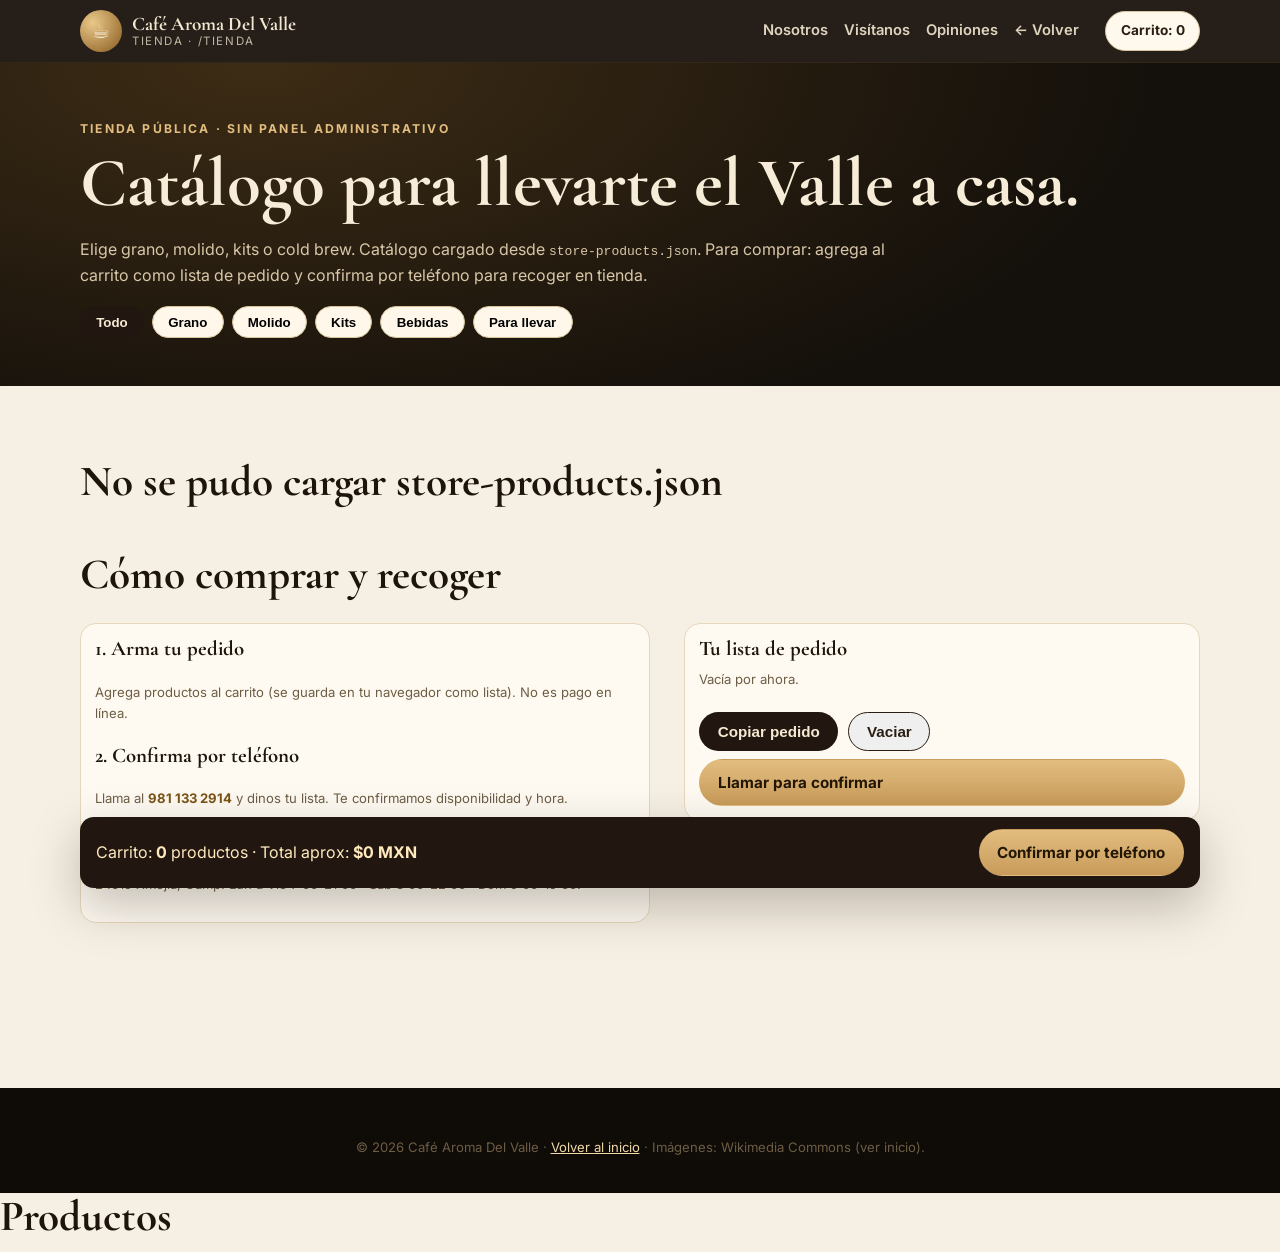
==== tienda/index.html @ b546bda5 "generate tienda/index.html" ====
<!DOCTYPE html>
<html lang="es-MX">
<head>
<meta charset="UTF-8">
<meta name="viewport" content="width=device-width, initial-scale=1.0">
<title>Tienda — Café Aroma Del Valle</title>
<meta name="description" content="Catálogo de Café Aroma Del Valle: grano, molido, kits y cold brew. Recoge en Xmejía, Campeche o pide al 9811332914.">
<link rel="stylesheet" href="../styles.css">
<link rel="preconnect" href="https://fonts.googleapis.com">
<link rel="preconnect" href="https://fonts.gstatic.com" crossorigin>
<link href="https://fonts.googleapis.com/css2?family=Cormorant+Garamond:wght@500;600;700&family=Inter:wght@400;500;600;700&display=swap" rel="stylesheet">
</head>
<body>
<header class="topbar">
  <div class="wrap topbar-inner">
    <a class="brand" href="../" data-eb-editable="link" data-eb-key="tienda-index.a.1" data-eb-role="a" data-eb-kind="link"><span class="brand-mark">☕</span><span class="brand-text"><strong>Café Aroma Del Valle</strong><small>Tienda · /tienda</small></span></a>
    <nav class="nav" id="nav"><a href="../#nosotros" data-eb-editable="link" data-eb-key="tienda-index.a.2" data-eb-role="a" data-eb-kind="link">Nosotros</a><a href="../#visitanos" data-eb-editable="link" data-eb-key="tienda-index.a.3" data-eb-role="a" data-eb-kind="link">Visítanos</a><a href="../#opiniones" data-eb-editable="link" data-eb-key="tienda-index.a.4" data-eb-role="a" data-eb-kind="link">Opiniones</a><a href="../" data-eb-editable="link" data-eb-key="tienda-index.a.5" data-eb-role="a" data-eb-kind="link">← Volver</a></nav>
    <div class="top-actions"><span class="btn btn-ghost">Carrito: <strong data-cart-count>0</strong></span><button class="menu-btn" id="menuBtn" aria-label="Abrir menú" data-eb-editable="link" data-eb-key="tienda-index.button.6" data-eb-role="button" data-eb-kind="link">☰</button></div>
  </div>
</header>
<section class="store-hero"><div class="wrap">
  <p class="eyebrow eyebrow-light" data-eb-editable="text" data-eb-key="tienda-index.p.7" data-eb-role="p" data-eb-kind="text">Tienda pública · sin panel administrativo</p>
  <h1 data-eb-editable="text" data-eb-key="tienda-index.h1.8" data-eb-role="h1" data-eb-kind="text">Catálogo para llevarte el Valle a casa.</h1>
  <p class="sec-sub-light" data-eb-editable="text" data-eb-key="tienda-index.p.9" data-eb-role="p" data-eb-kind="text">Elige grano, molido, kits o cold brew. Catálogo cargado desde <code>store-products.json</code>. Para comprar: agrega al carrito como lista de pedido y confirma por teléfono para recoger en tienda.</p>
  <div class="filters" id="filters">
    <button class="chip active" data-f="all" data-eb-editable="link" data-eb-key="tienda-index.button.10" data-eb-role="button" data-eb-kind="link">Todo</button>
    <button class="chip" data-f="Grano" data-eb-editable="link" data-eb-key="tienda-index.button.11" data-eb-role="button" data-eb-kind="link">Grano</button>
    <button class="chip" data-f="Molido" data-eb-editable="link" data-eb-key="tienda-index.button.12" data-eb-role="button" data-eb-kind="link">Molido</button>
    <button class="chip" data-f="Kits" data-eb-editable="link" data-eb-key="tienda-index.button.13" data-eb-role="button" data-eb-kind="link">Kits</button>
    <button class="chip" data-f="Bebidas" data-eb-editable="link" data-eb-key="tienda-index.button.14" data-eb-role="button" data-eb-kind="link">Bebidas</button>
    <button class="chip" data-f="Para llevar" data-eb-editable="link" data-eb-key="tienda-index.button.15" data-eb-role="button" data-eb-kind="link">Para llevar</button>
  </div>
</div></section>
<main class="section" id="catalogo"><div class="wrap">
  <h2 id="count" data-eb-editable="text" data-eb-key="tienda-index.h2.16" data-eb-role="h2" data-eb-kind="text">Cargando catálogo…</h2>
  <div class="cards-3" id="grid"></div>
  <section id="info-compra" style="margin-top:34px;display:grid;gap:14px">
    <h2 data-eb-editable="text" data-eb-key="tienda-index.h2.17" data-eb-role="h2" data-eb-kind="text">Cómo comprar y recoger</h2>
    <div class="grid-2">
      <div class="product-card"><div class="product-body"><h3 data-eb-editable="text" data-eb-key="tienda-index.h3.18" data-eb-role="h3" data-eb-kind="text">1. Arma tu pedido</h3><p class="tiny" data-eb-editable="text" data-eb-key="tienda-index.p.19" data-eb-role="p" data-eb-kind="text">Agrega productos al carrito (se guarda en tu navegador como lista). No es pago en línea.</p><h3 data-eb-editable="text" data-eb-key="tienda-index.h3.20" data-eb-role="h3" data-eb-kind="text">2. Confirma por teléfono</h3><p class="tiny" data-eb-editable="text" data-eb-key="tienda-index.p.21" data-eb-role="p" data-eb-kind="text">Llama al <a class="link" href="tel:+529811332914" data-eb-editable="link" data-eb-key="tienda-index.a.22" data-eb-role="a" data-eb-kind="link">981 133 2914</a> y dinos tu lista. Te confirmamos disponibilidad y hora.</p><h3 data-eb-editable="text" data-eb-key="tienda-index.h3.23" data-eb-role="h3" data-eb-kind="text">3. Recoge en Campeche</h3><p class="tiny" data-eb-editable="text" data-eb-key="tienda-index.p.24" data-eb-role="p" data-eb-kind="text">24615 Xmejía, Camp. Lun a Vie 7:00-21:00 · Sáb 8:00-22:00 · Dom 9:00-15:00.</p></div></div>
      <div class="product-card"><div class="product-body"><h3 data-eb-editable="text" data-eb-key="tienda-index.h3.25" data-eb-role="h3" data-eb-kind="text">Tu lista de pedido</h3><div id="cartDetail" class="tiny">Vacía por ahora.</div><div class="btn-row"><button class="btn btn-dark" id="copyOrder" data-eb-editable="link" data-eb-key="tienda-index.button.26" data-eb-role="button" data-eb-kind="link">Copiar pedido</button><button class="btn btn-outline-dark" id="clearCart" data-eb-editable="link" data-eb-key="tienda-index.button.27" data-eb-role="button" data-eb-kind="link">Vaciar</button></div><a class="btn btn-gold" href="tel:+529811332914" data-eb-editable="link" data-eb-key="tienda-index.a.28" data-eb-role="a" data-eb-kind="link">Llamar para confirmar</a></div></div>
    </div>
  </section>
  <div class="cart-bar"><span>Carrito: <strong data-cart-count>0</strong> productos · Total aprox: <strong id="cartTotal">$0 MXN</strong></span><a class="btn btn-gold" href="tel:+529811332914" data-eb-editable="link" data-eb-key="tienda-index.a.29" data-eb-role="a" data-eb-kind="link">Confirmar por teléfono</a></div>
</div></main>
<footer class="footer"><div class="wrap"><p class="tiny center" data-eb-editable="text" data-eb-key="tienda-index.p.30" data-eb-role="p" data-eb-kind="text">© <span id="year">2026</span> Café Aroma Del Valle · <a href="../" data-eb-editable="link" data-eb-key="tienda-index.a.31" data-eb-role="a" data-eb-kind="link">Volver al inicio</a> · Imágenes: Wikimedia Commons (ver inicio).</p></div></footer>
<script>
(function(){const $=s=>document.querySelector(s),$$=s=>[...document.querySelectorAll(s)];
$('#year').textContent=new Date().getFullYear();
const nav=$('#nav'),mb=$('#menuBtn');mb&&mb.addEventListener('click',()=>nav.classList.toggle('open'));
const fmt=n=>'$'+Number(n).toFixed(0)+' MXN';
let catalog=[];let filter='all';
const get=()=>{try{return JSON.parse(localStorage.getItem('adv_cart')||'{}')}catch{return{}}};
const set=c=>{localStorage.setItem('adv_cart',JSON.stringify(c));render();};
function render(){const c=get();const n=Object.values(c).reduce((a,b)=>a+b,0);$$('[data-cart-count]').forEach(e=>e.textContent=n);
let total=0,lines=[];for(const[id,q]of Object.entries(c)){const p=catalog.find(x=>x.id===id);if(!p)continue;total+=p.price*q;lines.push(`• ${p.name} x${q} — ${fmt(p.price*q)}`);}
$('#cartTotal').textContent=fmt(total);$('#cartDetail').innerHTML=lines.length?lines.map(l=>`<div>${l}</div>`).join('')+'<div style="margin-top:8px"><strong>Total aprox: '+fmt(total)+'</strong></div>':'Vacía por ahora.';}
async function load(){const urls=['../store-products.json','/store-products.json','./store-products.json'];for(const u of urls){try{const r=await fetch(u);if(r.ok){const j=await r.json();if(j.products){catalog=j.products;draw();render();return;}}}catch(e){}}$('#count').textContent='No se pudo cargar store-products.json';}
function esc(s){return String(s==null?'':s).replace(/&/g,'&amp;').replace(/</g,'&lt;').replace(/>/g,'&gt;').replace(/"/g,'&quot;');}
function draw(){const list=catalog.filter(p=>filter==='all'||p.category===filter);$('#count').textContent=list.length+' productos · '+filter;$('#grid').innerHTML=list.map(p=>`<article class="product-card"><img src="${esc(p.image)}" alt="${esc(p.image_alt||p.name)}" loading="lazy" data-eb-editable="image" data-eb-key="tienda-index.img.32" data-eb-role="img" data-eb-kind="image"><div class="product-body"><span class="badge">${esc(p.badge||p.category)}</span><h3 data-eb-editable="text" data-eb-key="tienda-index.h3.33" data-eb-role="h3" data-eb-kind="text">${esc(p.name)}</h3><p class="tiny" data-eb-editable="text" data-eb-key="tienda-index.p.34" data-eb-role="p" data-eb-kind="text">${esc(p.description)}</p><div class="product-foot"><span class="product-price">${fmt(p.price)}</span><small class="tiny">${esc(p.unit||'')}</small></div><button class="btn btn-dark btn-block" data-add="${esc(p.id)}" data-eb-editable="link" data-eb-key="tienda-index.button.35" data-eb-role="button" data-eb-kind="link">Agregar</button></div></article>`).join('');}
document.addEventListener('click',e=>{const b=e.target.closest('[data-add]');if(b){const c=get();const id=b.dataset.add;c[id]=(c[id]||0)+1;set(c);b.textContent='¡Agregado ✓';setTimeout(()=>b.textContent='Agregar',1000);}const f=e.target.closest('.chip');if(f){$$('.chip').forEach(x=>x.classList.remove('active'));f.classList.add('active');filter=f.dataset.f;draw();}});
$('#clearCart').addEventListener('click',()=>set({}));
$('#copyOrder').addEventListener('click',()=>{const c=get();const lines=['Pedido Café Aroma Del Valle:'];for(const[id,q]of Object.entries(c)){const p=catalog.find(x=>x.id===id);if(p)lines.push('• '+p.name+' x'+q);}const t=lines.join('\n');if(navigator.clipboard&&navigator.clipboard.writeText){navigator.clipboard.writeText(t).then(()=>alert('Pedido copiado. Pégalo por teléfono o WhatsApp al 9811332914.'),()=>alert(t));}else{alert(t);}});
load();})();
</script>

<section id="perfil-usuario" aria-label="Perfil del visitante">
  <div data-itm-profile data-project-id="281a419a-ce5a-4402-bc18-6fa46e6c212f"></div>
</section>

<section id="comentarios" aria-label="Comentarios">
  <div data-itm-comments data-project-id="281a419a-ce5a-4402-bc18-6fa46e6c212f"></div>
</section>

<script src="https://itm-void-excepcional.pages.dev/comments.js" defer></script>

<section data-itm-store-shell data-project-id="281a419a-ce5a-4402-bc18-6fa46e6c212f"><h2>Productos</h2><div data-itm-store-products data-project-id="281a419a-ce5a-4402-bc18-6fa46e6c212f"></div></section>

<script src="https://itm-void-excepcional.pages.dev/store.js" defer></script>
</body>
</html>
---- styles.css ----
:root{
  --bg:#14100b; --bg2:#1f1710; --cream:#f6efe3; --cream2:#efe3cf;
  --gold:#c89b5a; --gold2:#e2bd7f; --ink:#241a10; --muted:#7a6a55;
  --card:#fffaf1; --line:#e6d7bd; --dark-card:#241b12; --dark-line:#3a2d1e;
  --radius:18px; --shadow:0 18px 50px rgba(20,12,4,.25);
  --font-d:'Cormorant Garamond',Georgia,serif; --font-b:'Inter',system-ui,Arial,sans-serif;
}
*{box-sizing:border-box}
html{scroll-behavior:smooth}
body{margin:0;font-family:var(--font-b);color:var(--ink);background:var(--cream);line-height:1.6}
img{max-width:100%;display:block}
a{color:inherit}
.wrap{max-width:1160px;margin:0 auto;padding:0 20px}
.eyebrow{text-transform:uppercase;letter-spacing:.18em;font-size:.76rem;font-weight:700;color:#8a6b35;margin:0 0 8px}
.eyebrow-light{color:var(--gold2)}
h1,h2,h3{font-family:var(--font-d);line-height:1.08;margin:0 0 12px;color:#1d140b}
.section-dark h1,.section-dark h2,.section-dark h3{color:#f7ecd8}
h1{font-size:clamp(2.6rem,5.4vw,4.4rem)} h2{font-size:clamp(1.9rem,3.4vw,2.7rem)}
h1 em{color:var(--gold);font-style:italic}
.lead{font-size:1.12rem;max-width:34rem}
.sec-sub{max-width:44rem;color:#5b4c38}.sec-sub-light{color:#d9c7a8;max-width:52rem}
.tiny{font-size:.82rem;color:#6d5d45}.tiny-light{font-size:.85rem;color:#cdbb96}
.center{text-align:center}
.btn{display:inline-block;padding:.65rem 1.1rem;border-radius:999px;font-weight:700;text-decoration:none;border:1px solid transparent;cursor:pointer;font-size:.95rem}
.btn-gold{background:linear-gradient(180deg,var(--gold2),var(--gold));color:#221605}
.btn-ghost{border-color:#d9c6a1;color:#2a1f12;background:#fff8ec}
.btn-outline{border-color:#f0ddb8;color:#fff;background:rgba(255,255,255,.08)}
.btn-outline-dark{border-color:#2a1e12;color:#2a1e12}
.btn-dark{background:#211710;color:#f6ead3}
.btn-lg{padding:.9rem 1.5rem;font-size:1rem}.btn-block{display:block;text-align:center;width:100%}
.btn-row{display:flex;gap:10px;flex-wrap:wrap;margin-top:14px}
.link{font-weight:700;color:#7a5416;text-decoration:none}.link:hover{text-decoration:underline}
/* topbar */
.topbar{position:sticky;top:0;z-index:50;background:rgba(20,14,8,.92);backdrop-filter:blur(10px);border-bottom:1px solid #33271a;color:#f3e7d0}
.topbar-inner{display:flex;align-items:center;gap:18px;padding-top:10px;padding-bottom:10px}
.brand{display:flex;align-items:center;gap:10px;text-decoration:none}
.brand-mark{width:42px;height:42px;display:grid;place-items:center;background:radial-gradient(circle at 30% 30%,#e8c88a,#8a5a1e);border-radius:50%;font-size:1.3rem}
.brand-text{display:flex;flex-direction:column;line-height:1.1}.brand-text strong{font-family:var(--font-d);font-size:1.2rem}.brand-text small{opacity:.75;font-size:.72rem;letter-spacing:.14em;text-transform:uppercase}
.nav{display:flex;gap:16px;margin-left:auto}.nav a{text-decoration:none;font-weight:600;font-size:.92rem;opacity:.9}.nav a:hover{color:var(--gold2)}
.top-actions{display:flex;gap:8px;align-items:center;margin-left:8px}
.top-actions .btn{padding:.5rem .9rem;font-size:.85rem}
.menu-btn{display:none;background:#2c2114;color:#fff;border:1px solid #4a3a25;border-radius:10px;padding:.45rem .7rem}
/* hero */
.hero{position:relative;color:#fff;overflow:hidden;background:#100b06}
.hero-bg img{position:absolute;inset:0;width:100%;height:100%;object-fit:cover;opacity:.9}
.hero-veil{position:absolute;inset:0;background:linear-gradient(90deg,rgba(12,8,4,.88) 30%,rgba(12,8,4,.55) 60%,rgba(12,8,4,.35));}
.hero-grid{position:relative;display:grid;grid-template-columns:1.5fr .9fr;gap:28px;padding:84px 20px 60px}
.hero-copy h1{color:#fff}.hero-copy .lead{color:#e9d9bc}
.hero-copy .eyebrow{color:var(--gold2)}
.hero-cta{display:flex;gap:12px;flex-wrap:wrap;margin:20px 0 26px}
.hero-meta{display:grid;grid-template-columns:repeat(3,1fr);gap:12px;background:rgba(255,248,236,.08);border:1px solid rgba(240,221,184,.25);border-radius:14px;padding:12px 14px;margin:0}
.hero-meta dt{font-size:.7rem;text-transform:uppercase;letter-spacing:.14em;opacity:.7}
.hero-meta dd{margin:2px 0 0;font-weight:700}.hero-meta a{color:#ffe9bd}
.hero-card{background:var(--card);color:var(--ink);border-radius:var(--radius);padding:22px;box-shadow:var(--shadow);align-self:start}
.hero-card h2{font-size:1.6rem}
.hero-card ul{list-style:none;margin:0 0 14px;padding:0;display:grid;gap:10px}
.hero-card li{display:flex;flex-direction:column;background:#fbf3e2;border:1px solid var(--line);border-radius:12px;padding:10px 12px}
.hero-card li span{color:#6d5b3f;font-size:.88rem}
/* ribbon */
.ribbon{background:var(--gold);color:#221605;font-weight:700}
.ribbon-inner{display:flex;gap:10px;flex-wrap:wrap;align-items:center;justify-content:center;padding:10px 20px}
.ribbon i{opacity:.5;font-style:normal}
/* sections */
.section{padding:72px 0}
.section-dark{background:radial-gradient(1200px 500px at 20% 0%,#3a2a16,#14100b 70%);color:#f1e4c9}
.section-cream{background:linear-gradient(180deg,#fbf4e5,#f1e3c8)}
.grid-2{display:grid;grid-template-columns:1.05fr .95fr;gap:34px;align-items:start}
.values{display:grid;grid-template-columns:repeat(3,1fr);gap:12px;margin-top:18px}
.values article{background:var(--card);border:1px solid var(--line);border-radius:14px;padding:14px}
.values h3{font-size:1.2rem;margin:0 0 6px}.values p{margin:0;font-size:.92rem;color:#5c4c37}
.media-stack{display:grid;gap:12px}
.media-stack .ph{border-radius:16px;box-shadow:var(--shadow);border:1px solid #d9c49a;object-fit:cover;width:100%;height:260px}
.caption{font-size:.8rem;color:#8a795f}
.sec-head{display:flex;align-items:end;justify-content:space-between;gap:18px;margin-bottom:22px;flex-wrap:wrap}
.cards-3{display:grid;grid-template-columns:repeat(3,1fr);gap:18px}
.dish{background:var(--card);border-radius:16px;overflow:hidden;border:1px solid var(--line);box-shadow:0 10px 30px rgba(30,18,6,.18);color:var(--ink)}
.section-dark .dish{background:#fffaf0}
.dish img{height:210px;width:100%;object-fit:cover}
.dish-body{padding:16px}.dish-body h3{font-size:1.45rem}
.price{font-weight:800;color:#7a5416}
.gallery{display:grid;grid-template-columns:1.3fr 1fr 1fr;gap:14px}
.g{margin:0;background:var(--card);border:1px solid var(--line);border-radius:16px;overflow:hidden}
.g img{height:260px;width:100%;object-fit:cover}
.g figcaption{padding:10px 14px;font-weight:700}
.hours{list-style:none;margin:18px 0;padding:0;display:grid;gap:10px}
.hours li{display:flex;justify-content:space-between;background:#fffaef;border:1px solid var(--line);border-radius:12px;padding:10px 14px}
.map-card{border-radius:18px;overflow:hidden;border:1px solid #c9ab74;box-shadow:var(--shadow);background:#fff}
.map-card iframe{width:100%;min-height:380px;display:block}
/* products */
.product-card{background:var(--card);border:1px solid var(--line);border-radius:16px;overflow:hidden;display:flex;flex-direction:column}
.product-card img{height:200px;object-fit:cover;width:100%}
.product-body{padding:14px;display:grid;gap:8px;flex:1}
.product-body h3{font-size:1.3rem;margin:0}
.badge{display:inline-block;background:#211710;color:#f4dcae;font-size:.72rem;font-weight:800;letter-spacing:.08em;text-transform:uppercase;border-radius:999px;padding:.25rem .7rem;width:max-content}
.product-foot{display:flex;align-items:center;justify-content:space-between;margin-top:auto}
.product-price{font-size:1.2rem;font-weight:800}
/* comments */
.comments-layout{display:grid;grid-template-columns:.9fr 1.1fr;gap:20px;margin-top:18px}
.comments-info{background:rgba(255,250,240,.06);border:1px solid var(--dark-line);border-radius:16px;padding:20px}
.comments-info ol{margin:0 0 12px 18px;padding:0;display:grid;gap:8px}
.comments-shell{background:#fffaf0;color:var(--ink);border-radius:18px;padding:18px;display:grid;gap:14px;border:1px solid var(--line)}
.profile-card,.comments-card{min-height:120px;border:1px dashed #c9ab74;border-radius:14px;padding:14px;background:#fff}
.tiny-light{color:#cdbb96}
/* footer */
.footer{background:#0f0b06;color:#d9c7a4;padding:36px 0 22px}
.footer-grid{display:grid;grid-template-columns:1.2fr .8fr 1fr;gap:20px}
.footer a{color:#f0d9a8}
/* store page */
.store-hero{background:radial-gradient(900px 400px at 20% 0%,#3d2c15,#14100b);color:#f3e6cc;padding:56px 0 30px}
.store-hero h1,.store-hero h2{color:#f7ecd8}
.filters{display:flex;gap:8px;flex-wrap:wrap;margin:18px 0}
.chip{border:1px solid #d9c49a;background:#fff8ea;border-radius:999px;padding:.45rem .95rem;font-weight:700;cursor:pointer}
.chip.active{background:#211710;color:#f6ead3;border-color:#211710}
.cart-bar{position:sticky;bottom:12px;display:flex;gap:10px;align-items:center;justify-content:space-between;background:#211710;color:#ffe9bd;border-radius:14px;padding:12px 16px;box-shadow:var(--shadow);margin-top:22px}
@media(max-width:960px){
  .hero-grid,.grid-2,.comments-layout{grid-template-columns:1fr}
  .cards-3,.values,.footer-grid,.gallery{grid-template-columns:1fr 1fr}
  .nav{display:none;position:absolute;top:62px;right:12px;background:#211710;border:1px solid #4a3a25;border-radius:14px;padding:12px;flex-direction:column;min-width:220px}
  .nav.open{display:flex}.menu-btn{display:block}
  .hero-grid{padding:52px 20px 36px}
}
@media(max-width:600px){.cards-3,.values,.footer-grid,.gallery{grid-template-columns:1fr}.hero-meta{grid-template-columns:1fr}}
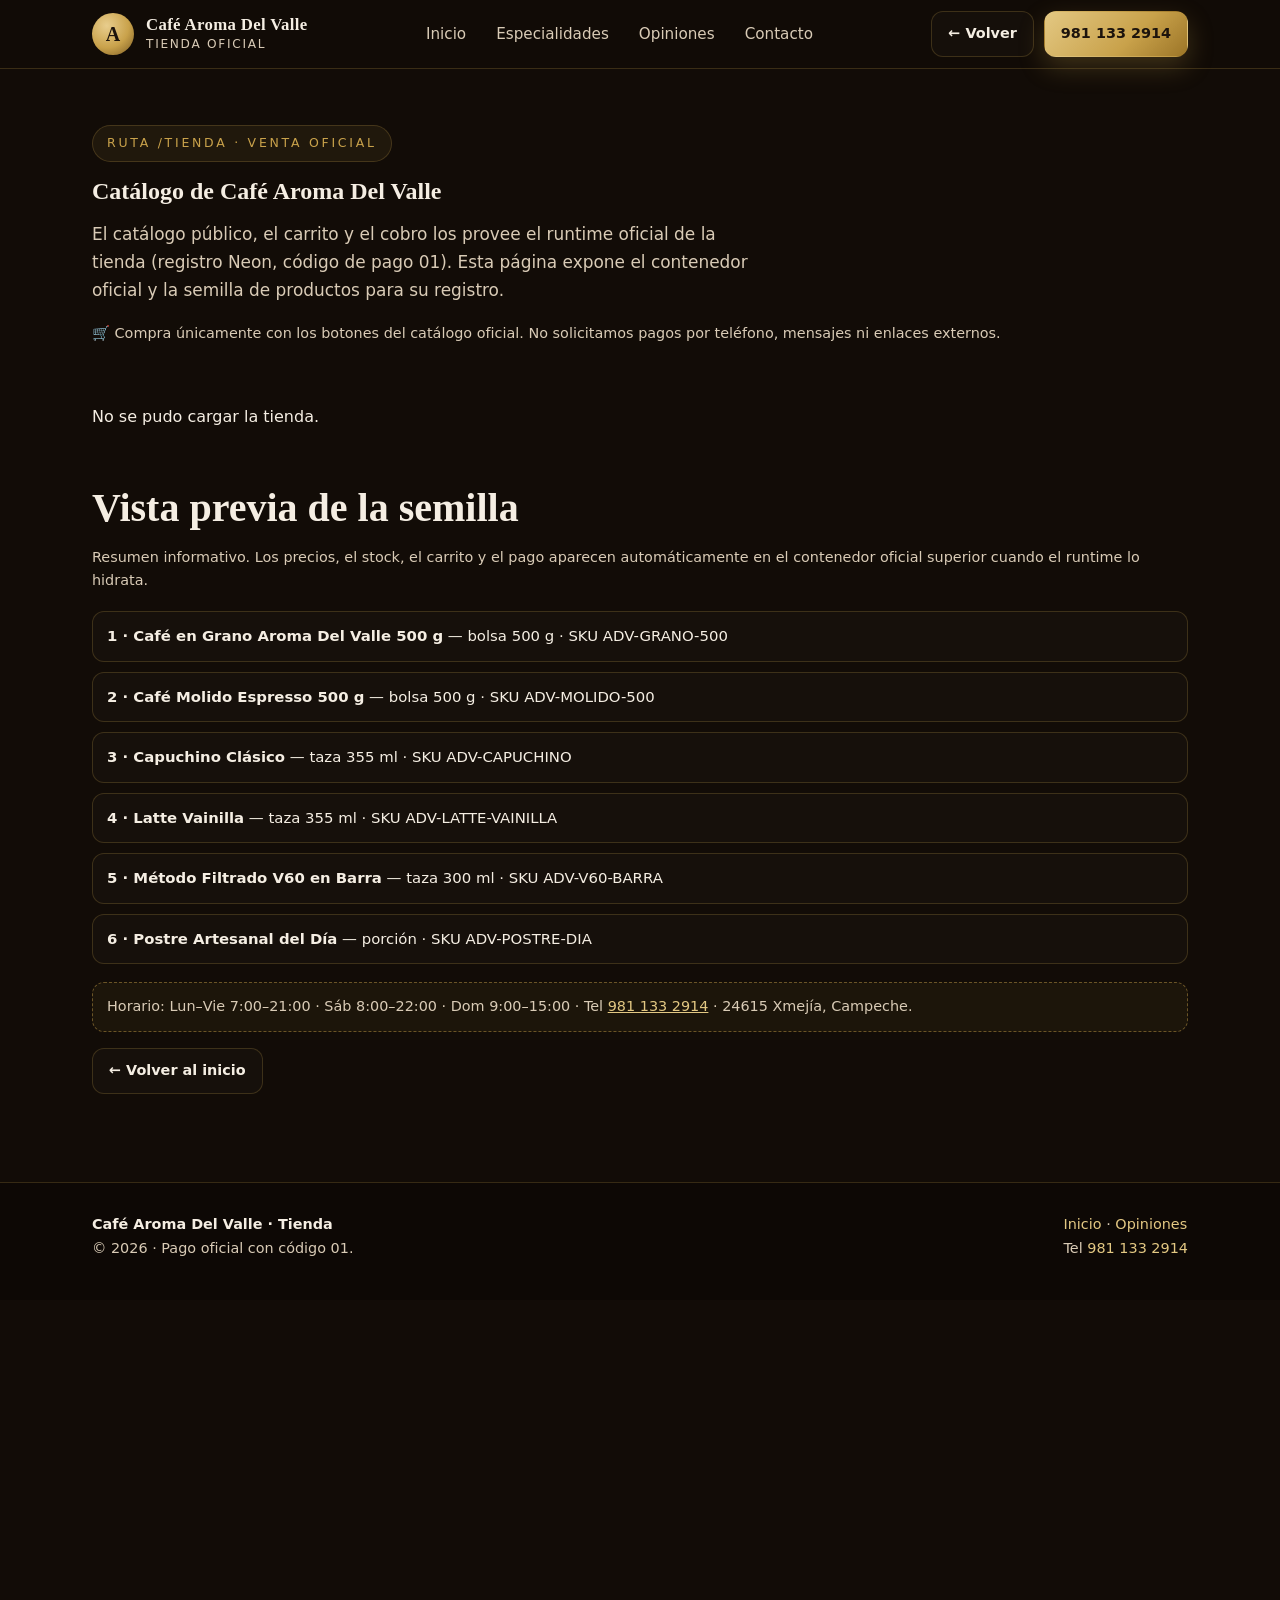
==== commit a4a9a3e0: "generate tienda/index.html" ====
--- a/tienda/index.html
+++ b/tienda/index.html
@@ -1,68 +1,94 @@
 <!DOCTYPE html>
 <html lang="es-MX">
 <head>
-<meta charset="UTF-8">
-<meta name="viewport" content="width=device-width, initial-scale=1.0">
-<title>Tienda — Café Aroma Del Valle</title>
-<meta name="description" content="Catálogo de Café Aroma Del Valle: grano, molido, kits y cold brew. Recoge en Xmejía, Campeche o pide al 9811332914.">
-<link rel="stylesheet" href="../styles.css">
-<link rel="preconnect" href="https://fonts.googleapis.com">
-<link rel="preconnect" href="https://fonts.gstatic.com" crossorigin>
-<link href="https://fonts.googleapis.com/css2?family=Cormorant+Garamond:wght@500;600;700&family=Inter:wght@400;500;600;700&display=swap" rel="stylesheet">
+  <meta charset="UTF-8" />
+  <meta name="viewport" content="width=device-width, initial-scale=1.0" />
+  <title>Tienda — Café Aroma Del Valle</title>
+  <meta name="description" content="Tienda oficial de Café Aroma Del Valle: café en grano, molido, bebidas de especialidad y postre artesanal. Compra segura con código 01." />
+  <link rel="stylesheet" href="../styles.css" />
 </head>
 <body>
-<header class="topbar">
-  <div class="wrap topbar-inner">
-    <a class="brand" href="../" data-eb-editable="link" data-eb-key="tienda-index.a.1" data-eb-role="a" data-eb-kind="link"><span class="brand-mark">☕</span><span class="brand-text"><strong>Café Aroma Del Valle</strong><small>Tienda · /tienda</small></span></a>
-    <nav class="nav" id="nav"><a href="../#nosotros" data-eb-editable="link" data-eb-key="tienda-index.a.2" data-eb-role="a" data-eb-kind="link">Nosotros</a><a href="../#visitanos" data-eb-editable="link" data-eb-key="tienda-index.a.3" data-eb-role="a" data-eb-kind="link">Visítanos</a><a href="../#opiniones" data-eb-editable="link" data-eb-key="tienda-index.a.4" data-eb-role="a" data-eb-kind="link">Opiniones</a><a href="../" data-eb-editable="link" data-eb-key="tienda-index.a.5" data-eb-role="a" data-eb-kind="link">← Volver</a></nav>
-    <div class="top-actions"><span class="btn btn-ghost">Carrito: <strong data-cart-count>0</strong></span><button class="menu-btn" id="menuBtn" aria-label="Abrir menú" data-eb-editable="link" data-eb-key="tienda-index.button.6" data-eb-role="button" data-eb-kind="link">☰</button></div>
-  </div>
-</header>
-<section class="store-hero"><div class="wrap">
-  <p class="eyebrow eyebrow-light" data-eb-editable="text" data-eb-key="tienda-index.p.7" data-eb-role="p" data-eb-kind="text">Tienda pública · sin panel administrativo</p>
-  <h1 data-eb-editable="text" data-eb-key="tienda-index.h1.8" data-eb-role="h1" data-eb-kind="text">Catálogo para llevarte el Valle a casa.</h1>
-  <p class="sec-sub-light" data-eb-editable="text" data-eb-key="tienda-index.p.9" data-eb-role="p" data-eb-kind="text">Elige grano, molido, kits o cold brew. Catálogo cargado desde <code>store-products.json</code>. Para comprar: agrega al carrito como lista de pedido y confirma por teléfono para recoger en tienda.</p>
-  <div class="filters" id="filters">
-    <button class="chip active" data-f="all" data-eb-editable="link" data-eb-key="tienda-index.button.10" data-eb-role="button" data-eb-kind="link">Todo</button>
-    <button class="chip" data-f="Grano" data-eb-editable="link" data-eb-key="tienda-index.button.11" data-eb-role="button" data-eb-kind="link">Grano</button>
-    <button class="chip" data-f="Molido" data-eb-editable="link" data-eb-key="tienda-index.button.12" data-eb-role="button" data-eb-kind="link">Molido</button>
-    <button class="chip" data-f="Kits" data-eb-editable="link" data-eb-key="tienda-index.button.13" data-eb-role="button" data-eb-kind="link">Kits</button>
-    <button class="chip" data-f="Bebidas" data-eb-editable="link" data-eb-key="tienda-index.button.14" data-eb-role="button" data-eb-kind="link">Bebidas</button>
-    <button class="chip" data-f="Para llevar" data-eb-editable="link" data-eb-key="tienda-index.button.15" data-eb-role="button" data-eb-kind="link">Para llevar</button>
-  </div>
-</div></section>
-<main class="section" id="catalogo"><div class="wrap">
-  <h2 id="count" data-eb-editable="text" data-eb-key="tienda-index.h2.16" data-eb-role="h2" data-eb-kind="text">Cargando catálogo…</h2>
-  <div class="cards-3" id="grid"></div>
-  <section id="info-compra" style="margin-top:34px;display:grid;gap:14px">
-    <h2 data-eb-editable="text" data-eb-key="tienda-index.h2.17" data-eb-role="h2" data-eb-kind="text">Cómo comprar y recoger</h2>
-    <div class="grid-2">
-      <div class="product-card"><div class="product-body"><h3 data-eb-editable="text" data-eb-key="tienda-index.h3.18" data-eb-role="h3" data-eb-kind="text">1. Arma tu pedido</h3><p class="tiny" data-eb-editable="text" data-eb-key="tienda-index.p.19" data-eb-role="p" data-eb-kind="text">Agrega productos al carrito (se guarda en tu navegador como lista). No es pago en línea.</p><h3 data-eb-editable="text" data-eb-key="tienda-index.h3.20" data-eb-role="h3" data-eb-kind="text">2. Confirma por teléfono</h3><p class="tiny" data-eb-editable="text" data-eb-key="tienda-index.p.21" data-eb-role="p" data-eb-kind="text">Llama al <a class="link" href="tel:+529811332914" data-eb-editable="link" data-eb-key="tienda-index.a.22" data-eb-role="a" data-eb-kind="link">981 133 2914</a> y dinos tu lista. Te confirmamos disponibilidad y hora.</p><h3 data-eb-editable="text" data-eb-key="tienda-index.h3.23" data-eb-role="h3" data-eb-kind="text">3. Recoge en Campeche</h3><p class="tiny" data-eb-editable="text" data-eb-key="tienda-index.p.24" data-eb-role="p" data-eb-kind="text">24615 Xmejía, Camp. Lun a Vie 7:00-21:00 · Sáb 8:00-22:00 · Dom 9:00-15:00.</p></div></div>
-      <div class="product-card"><div class="product-body"><h3 data-eb-editable="text" data-eb-key="tienda-index.h3.25" data-eb-role="h3" data-eb-kind="text">Tu lista de pedido</h3><div id="cartDetail" class="tiny">Vacía por ahora.</div><div class="btn-row"><button class="btn btn-dark" id="copyOrder" data-eb-editable="link" data-eb-key="tienda-index.button.26" data-eb-role="button" data-eb-kind="link">Copiar pedido</button><button class="btn btn-outline-dark" id="clearCart" data-eb-editable="link" data-eb-key="tienda-index.button.27" data-eb-role="button" data-eb-kind="link">Vaciar</button></div><a class="btn btn-gold" href="tel:+529811332914" data-eb-editable="link" data-eb-key="tienda-index.a.28" data-eb-role="a" data-eb-kind="link">Llamar para confirmar</a></div></div>
+  <header class="site-header">
+    <div class="wrap nav">
+      <a class="brand" href="/" aria-label="Volver al inicio" data-eb-editable="link" data-eb-key="tienda-index.a.1" data-eb-role="a" data-eb-kind="link">
+        <span class="brand-mark" aria-hidden="true">A</span>
+        <span class="brand-text"><strong>Café Aroma Del Valle</strong><small>Tienda oficial</small></span>
+      </a>
+      <nav aria-label="Navegación tienda">
+        <ul class="nav-links" data-nav-links>
+          <li><a href="/" data-eb-editable="link" data-eb-key="tienda-index.a.2" data-eb-role="a" data-eb-kind="link">Inicio</a></li>
+          <li><a href="/#especialidades" data-eb-editable="link" data-eb-key="tienda-index.a.3" data-eb-role="a" data-eb-kind="link">Especialidades</a></li>
+          <li><a href="/#opiniones" data-eb-editable="link" data-eb-key="tienda-index.a.4" data-eb-role="a" data-eb-kind="link">Opiniones</a></li>
+          <li><a href="/#contacto" data-eb-editable="link" data-eb-key="tienda-index.a.5" data-eb-role="a" data-eb-kind="link">Contacto</a></li>
+        </ul>
+      </nav>
+      <div class="nav-cta">
+        <a class="btn btn-ghost btn-sm" href="/" data-eb-editable="link" data-eb-key="tienda-index.a.6" data-eb-role="a" data-eb-kind="link">← Volver</a>
+        <a class="btn btn-gold btn-sm" href="tel:+529811332914" data-eb-editable="link" data-eb-key="tienda-index.a.7" data-eb-role="a" data-eb-kind="link">981 133 2914</a>
+        <button class="menu-toggle" data-menu-toggle aria-label="Abrir menú" aria-expanded="false" data-eb-editable="link" data-eb-key="tienda-index.button.8" data-eb-role="button" data-eb-kind="link">☰</button>
+      </div>
     </div>
-  </section>
-  <div class="cart-bar"><span>Carrito: <strong data-cart-count>0</strong> productos · Total aprox: <strong id="cartTotal">$0 MXN</strong></span><a class="btn btn-gold" href="tel:+529811332914" data-eb-editable="link" data-eb-key="tienda-index.a.29" data-eb-role="a" data-eb-kind="link">Confirmar por teléfono</a></div>
-</div></main>
-<footer class="footer"><div class="wrap"><p class="tiny center" data-eb-editable="text" data-eb-key="tienda-index.p.30" data-eb-role="p" data-eb-kind="text">© <span id="year">2026</span> Café Aroma Del Valle · <a href="../" data-eb-editable="link" data-eb-key="tienda-index.a.31" data-eb-role="a" data-eb-kind="link">Volver al inicio</a> · Imágenes: Wikimedia Commons (ver inicio).</p></div></footer>
-<script>
-(function(){const $=s=>document.querySelector(s),$$=s=>[...document.querySelectorAll(s)];
-$('#year').textContent=new Date().getFullYear();
-const nav=$('#nav'),mb=$('#menuBtn');mb&&mb.addEventListener('click',()=>nav.classList.toggle('open'));
-const fmt=n=>'$'+Number(n).toFixed(0)+' MXN';
-let catalog=[];let filter='all';
-const get=()=>{try{return JSON.parse(localStorage.getItem('adv_cart')||'{}')}catch{return{}}};
-const set=c=>{localStorage.setItem('adv_cart',JSON.stringify(c));render();};
-function render(){const c=get();const n=Object.values(c).reduce((a,b)=>a+b,0);$$('[data-cart-count]').forEach(e=>e.textContent=n);
-let total=0,lines=[];for(const[id,q]of Object.entries(c)){const p=catalog.find(x=>x.id===id);if(!p)continue;total+=p.price*q;lines.push(`• ${p.name} x${q} — ${fmt(p.price*q)}`);}
-$('#cartTotal').textContent=fmt(total);$('#cartDetail').innerHTML=lines.length?lines.map(l=>`<div>${l}</div>`).join('')+'<div style="margin-top:8px"><strong>Total aprox: '+fmt(total)+'</strong></div>':'Vacía por ahora.';}
-async function load(){const urls=['../store-products.json','/store-products.json','./store-products.json'];for(const u of urls){try{const r=await fetch(u);if(r.ok){const j=await r.json();if(j.products){catalog=j.products;draw();render();return;}}}catch(e){}}$('#count').textContent='No se pudo cargar store-products.json';}
-function esc(s){return String(s==null?'':s).replace(/&/g,'&amp;').replace(/</g,'&lt;').replace(/>/g,'&gt;').replace(/"/g,'&quot;');}
-function draw(){const list=catalog.filter(p=>filter==='all'||p.category===filter);$('#count').textContent=list.length+' productos · '+filter;$('#grid').innerHTML=list.map(p=>`<article class="product-card"><img src="${esc(p.image)}" alt="${esc(p.image_alt||p.name)}" loading="lazy" data-eb-editable="image" data-eb-key="tienda-index.img.32" data-eb-role="img" data-eb-kind="image"><div class="product-body"><span class="badge">${esc(p.badge||p.category)}</span><h3 data-eb-editable="text" data-eb-key="tienda-index.h3.33" data-eb-role="h3" data-eb-kind="text">${esc(p.name)}</h3><p class="tiny" data-eb-editable="text" data-eb-key="tienda-index.p.34" data-eb-role="p" data-eb-kind="text">${esc(p.description)}</p><div class="product-foot"><span class="product-price">${fmt(p.price)}</span><small class="tiny">${esc(p.unit||'')}</small></div><button class="btn btn-dark btn-block" data-add="${esc(p.id)}" data-eb-editable="link" data-eb-key="tienda-index.button.35" data-eb-role="button" data-eb-kind="link">Agregar</button></div></article>`).join('');}
-document.addEventListener('click',e=>{const b=e.target.closest('[data-add]');if(b){const c=get();const id=b.dataset.add;c[id]=(c[id]||0)+1;set(c);b.textContent='¡Agregado ✓';setTimeout(()=>b.textContent='Agregar',1000);}const f=e.target.closest('.chip');if(f){$$('.chip').forEach(x=>x.classList.remove('active'));f.classList.add('active');filter=f.dataset.f;draw();}});
-$('#clearCart').addEventListener('click',()=>set({}));
-$('#copyOrder').addEventListener('click',()=>{const c=get();const lines=['Pedido Café Aroma Del Valle:'];for(const[id,q]of Object.entries(c)){const p=catalog.find(x=>x.id===id);if(p)lines.push('• '+p.name+' x'+q);}const t=lines.join('\n');if(navigator.clipboard&&navigator.clipboard.writeText){navigator.clipboard.writeText(t).then(()=>alert('Pedido copiado. Pégalo por teléfono o WhatsApp al 9811332914.'),()=>alert(t));}else{alert(t);}});
-load();})();
-</script>
+  </header>
+
+  <main>
+    <section class="store-hero" aria-labelledby="store-title">
+      <div class="wrap">
+        <span class="eyebrow">Ruta /tienda · venta oficial</span>
+        <h1 id="store-title" data-eb-editable="text" data-eb-key="tienda-index.h1.9" data-eb-role="h1" data-eb-kind="text">Catálogo de Café Aroma Del Valle</h1>
+        <p class="lead" data-eb-editable="text" data-eb-key="tienda-index.p.10" data-eb-role="p" data-eb-kind="text">El catálogo público, el carrito y el cobro los provee el runtime oficial de la tienda (registro Neon, código de pago 01). Esta página expone el contenedor oficial y la semilla de productos para su registro.</p>
+        <p class="catalog-note" data-eb-editable="text" data-eb-key="tienda-index.p.11" data-eb-role="p" data-eb-kind="text">🛒 Compra únicamente con los botones del catálogo oficial. No solicitamos pagos por teléfono, mensajes ni enlaces externos.</p>
+      </div>
+    </section>
+
+    <section aria-label="Catálogo oficial" style="padding-top:18px">
+      <div class="wrap">
+        <!-- Contenedor público oficial: lo hidrata el runtime ITM (Neon + carrito + código 01). No duplicar. -->
+        <div data-itm-store-products data-project-id="281a419a-ce5a-4402-bc18-6fa46e6c212f" aria-live="polite">
+          <p class="catalog-note" data-eb-editable="text" data-eb-key="tienda-index.p.12" data-eb-role="p" data-eb-kind="text">Cargando el catálogo oficial… Si tarda, recarga la página. El carrito y el pago aparecen aquí automáticamente.</p>
+        </div>
+
+        <!-- Semilla de catálogo para registro en Neon por el worker (no es fuente de render público) -->
+        <script type="application/json" id="itm-store-seed" data-project-id="281a419a-ce5a-4402-bc18-6fa46e6c212f">
+        {
+          "project_id": "281a419a-ce5a-4402-bc18-6fa46e6c212f",
+          "currency": "MXN",
+          "payment_code": "01",
+          "products": [
+            {"sku": "ADV-GRANO-500", "name": "Café en Grano Aroma Del Valle 500 g", "type": "grano", "unit": "bolsa 500 g", "description": "Tueste de la casa en grano entero, notas a cacao y piloncillo. Ideal espresso y filtrados."},
+            {"sku": "ADV-MOLIDO-500", "name": "Café Molido Espresso 500 g", "type": "molido", "unit": "bolsa 500 g", "description": "Molienda para espresso, lista para tu cafetera de casa. Dulzor equilibrado."},
+            {"sku": "ADV-CAPUCHINO", "name": "Capuchino Clásico", "type": "barra", "unit": "taza 355 ml", "description": "Espresso doble, leche texturizada sedosa y latte art al momento."},
+            {"sku": "ADV-LATTE-VAINILLA", "name": "Latte Vainilla", "type": "barra", "unit": "taza 355 ml", "description": "Suave latte con toque de vainilla natural, servido caliente o frío."},
+            {"sku": "ADV-V60-BARRA", "name": "Método Filtrado V60 en Barra", "type": "barra", "unit": "taza 300 ml", "description": "Filtrado lento preparado frente a ti con grano de rotación de especialidad."},
+            {"sku": "ADV-POSTRE-DIA", "name": "Postre Artesanal del Día", "type": "complemento", "unit": "porción", "description": "Repostería artesanal horneada en pequeños lotes, ideal para maridar."}
+          ]
+        }
+        </script>
+
+        <h2 style="margin-top:34px" data-eb-editable="text" data-eb-key="tienda-index.h2.13" data-eb-role="h2" data-eb-kind="text">Vista previa de la semilla</h2>
+        <p class="catalog-note" data-eb-editable="text" data-eb-key="tienda-index.p.14" data-eb-role="p" data-eb-kind="text">Resumen informativo. Los precios, el stock, el carrito y el pago aparecen automáticamente en el contenedor oficial superior cuando el runtime lo hidrata.</p>
+        <ul class="seed-list">
+          <li><b>1 · Café en Grano Aroma Del Valle 500 g</b> — bolsa 500 g · SKU ADV-GRANO-500</li>
+          <li><b>2 · Café Molido Espresso 500 g</b> — bolsa 500 g · SKU ADV-MOLIDO-500</li>
+          <li><b>3 · Capuchino Clásico</b> — taza 355 ml · SKU ADV-CAPUCHINO</li>
+          <li><b>4 · Latte Vainilla</b> — taza 355 ml · SKU ADV-LATTE-VAINILLA</li>
+          <li><b>5 · Método Filtrado V60 en Barra</b> — taza 300 ml · SKU ADV-V60-BARRA</li>
+          <li><b>6 · Postre Artesanal del Día</b> — porción · SKU ADV-POSTRE-DIA</li>
+        </ul>
+
+        <div class="shop-note">Horario: Lun–Vie 7:00–21:00 · Sáb 8:00–22:00 · Dom 9:00–15:00 · Tel <a href="tel:+529811332914" data-eb-editable="link" data-eb-key="tienda-index.a.15" data-eb-role="a" data-eb-kind="link">981 133 2914</a> · 24615 Xmejía, Campeche.</div>
+        <p style="margin-top:16px" data-eb-editable="text" data-eb-key="tienda-index.p.16" data-eb-role="p" data-eb-kind="text"><a class="btn btn-ghost btn-sm" href="/" data-eb-editable="link" data-eb-key="tienda-index.a.17" data-eb-role="a" data-eb-kind="link">← Volver al inicio</a></p>
+      </div>
+    </section>
+  </main>
+
+  <footer>
+    <div class="wrap footer-grid">
+      <div><b style="color:var(--cream)">Café Aroma Del Valle · Tienda</b><br /><span>© <span data-year>2026</span> · Pago oficial con código 01.</span></div>
+      <div><a href="/" data-eb-editable="link" data-eb-key="tienda-index.a.18" data-eb-role="a" data-eb-kind="link">Inicio</a> · <a href="/#opiniones" data-eb-editable="link" data-eb-key="tienda-index.a.19" data-eb-role="a" data-eb-kind="link">Opiniones</a><br />Tel <a href="tel:+529811332914" data-eb-editable="link" data-eb-key="tienda-index.a.20" data-eb-role="a" data-eb-kind="link">981 133 2914</a></div>
+    </div>
+  </footer>
+
+  <script src="../script.js"></script>
 
 <section id="perfil-usuario" aria-label="Perfil del visitante">
   <div data-itm-profile data-project-id="281a419a-ce5a-4402-bc18-6fa46e6c212f"></div>
@@ -74,8 +100,6 @@
 
 <script src="https://itm-void-excepcional.pages.dev/comments.js" defer></script>
 
-<section data-itm-store-shell data-project-id="281a419a-ce5a-4402-bc18-6fa46e6c212f"><h2>Productos</h2><div data-itm-store-products data-project-id="281a419a-ce5a-4402-bc18-6fa46e6c212f"></div></section>
-
-<script src="https://itm-void-excepcional.pages.dev/store.js" defer></script>
+<script src="../store.js" defer></script>
 </body>
 </html>
--- a/styles.css
+++ b/styles.css
@@ -1,122 +1,195 @@
+/* Café Aroma Del Valle — elegante / sobrio / alto contraste */
 :root{
-  --bg:#14100b; --bg2:#1f1710; --cream:#f6efe3; --cream2:#efe3cf;
-  --gold:#c89b5a; --gold2:#e2bd7f; --ink:#241a10; --muted:#7a6a55;
-  --card:#fffaf1; --line:#e6d7bd; --dark-card:#241b12; --dark-line:#3a2d1e;
-  --radius:18px; --shadow:0 18px 50px rgba(20,12,4,.25);
-  --font-d:'Cormorant Garamond',Georgia,serif; --font-b:'Inter',system-ui,Arial,sans-serif;
+  --bg:#120c07;
+  --bg2:#1c130c;
+  --bg3:#241811;
+  --cream:#f5eee3;
+  --cream-dim:#d9cbb6;
+  --gold:#c9a24b;
+  --gold-soft:#e3c883;
+  --terra:#b4552d;
+  --line:rgba(201,162,75,.22);
+  --card:#1e150e;
+  --radius:16px;
+  --font-title:"Playfair Display",Georgia,"Times New Roman",serif;
+  --font-body:"Inter",system-ui,-apple-system,"Segoe UI",Roboto,Arial,sans-serif;
 }
 *{box-sizing:border-box}
 html{scroll-behavior:smooth}
-body{margin:0;font-family:var(--font-b);color:var(--ink);background:var(--cream);line-height:1.6}
+body{
+  margin:0;font-family:var(--font-body);background:var(--bg);color:var(--cream);
+  line-height:1.65;-webkit-font-smoothing:antialiased;
+}
 img{max-width:100%;display:block}
-a{color:inherit}
-.wrap{max-width:1160px;margin:0 auto;padding:0 20px}
-.eyebrow{text-transform:uppercase;letter-spacing:.18em;font-size:.76rem;font-weight:700;color:#8a6b35;margin:0 0 8px}
-.eyebrow-light{color:var(--gold2)}
-h1,h2,h3{font-family:var(--font-d);line-height:1.08;margin:0 0 12px;color:#1d140b}
-.section-dark h1,.section-dark h2,.section-dark h3{color:#f7ecd8}
-h1{font-size:clamp(2.6rem,5.4vw,4.4rem)} h2{font-size:clamp(1.9rem,3.4vw,2.7rem)}
-h1 em{color:var(--gold);font-style:italic}
-.lead{font-size:1.12rem;max-width:34rem}
-.sec-sub{max-width:44rem;color:#5b4c38}.sec-sub-light{color:#d9c7a8;max-width:52rem}
-.tiny{font-size:.82rem;color:#6d5d45}.tiny-light{font-size:.85rem;color:#cdbb96}
+a{color:var(--gold-soft)}
+.wrap{max-width:1140px;margin:0 auto;padding:0 22px}
+section{padding:72px 0}
+section[id],main[id]{scroll-margin-top:84px}
+.eyebrow{
+  display:inline-block;font-size:.78rem;letter-spacing:.22em;text-transform:uppercase;
+  color:var(--gold);border:1px solid var(--line);border-radius:999px;padding:7px 14px;margin-bottom:16px;
+  background:rgba(201,162,75,.08);
+}
+h1,h2,h3{font-family:var(--font-title);line-height:1.12;margin:0 0 14px;font-weight:700}
+h2{font-size:clamp(1.7rem,3.4vw,2.5rem)}
+.lead{color:var(--cream-dim);font-size:1.06rem;max-width:62ch}
 .center{text-align:center}
-.btn{display:inline-block;padding:.65rem 1.1rem;border-radius:999px;font-weight:700;text-decoration:none;border:1px solid transparent;cursor:pointer;font-size:.95rem}
-.btn-gold{background:linear-gradient(180deg,var(--gold2),var(--gold));color:#221605}
-.btn-ghost{border-color:#d9c6a1;color:#2a1f12;background:#fff8ec}
-.btn-outline{border-color:#f0ddb8;color:#fff;background:rgba(255,255,255,.08)}
-.btn-outline-dark{border-color:#2a1e12;color:#2a1e12}
-.btn-dark{background:#211710;color:#f6ead3}
-.btn-lg{padding:.9rem 1.5rem;font-size:1rem}.btn-block{display:block;text-align:center;width:100%}
-.btn-row{display:flex;gap:10px;flex-wrap:wrap;margin-top:14px}
-.link{font-weight:700;color:#7a5416;text-decoration:none}.link:hover{text-decoration:underline}
-/* topbar */
-.topbar{position:sticky;top:0;z-index:50;background:rgba(20,14,8,.92);backdrop-filter:blur(10px);border-bottom:1px solid #33271a;color:#f3e7d0}
-.topbar-inner{display:flex;align-items:center;gap:18px;padding-top:10px;padding-bottom:10px}
-.brand{display:flex;align-items:center;gap:10px;text-decoration:none}
-.brand-mark{width:42px;height:42px;display:grid;place-items:center;background:radial-gradient(circle at 30% 30%,#e8c88a,#8a5a1e);border-radius:50%;font-size:1.3rem}
-.brand-text{display:flex;flex-direction:column;line-height:1.1}.brand-text strong{font-family:var(--font-d);font-size:1.2rem}.brand-text small{opacity:.75;font-size:.72rem;letter-spacing:.14em;text-transform:uppercase}
-.nav{display:flex;gap:16px;margin-left:auto}.nav a{text-decoration:none;font-weight:600;font-size:.92rem;opacity:.9}.nav a:hover{color:var(--gold2)}
-.top-actions{display:flex;gap:8px;align-items:center;margin-left:8px}
-.top-actions .btn{padding:.5rem .9rem;font-size:.85rem}
-.menu-btn{display:none;background:#2c2114;color:#fff;border:1px solid #4a3a25;border-radius:10px;padding:.45rem .7rem}
-/* hero */
-.hero{position:relative;color:#fff;overflow:hidden;background:#100b06}
-.hero-bg img{position:absolute;inset:0;width:100%;height:100%;object-fit:cover;opacity:.9}
-.hero-veil{position:absolute;inset:0;background:linear-gradient(90deg,rgba(12,8,4,.88) 30%,rgba(12,8,4,.55) 60%,rgba(12,8,4,.35));}
-.hero-grid{position:relative;display:grid;grid-template-columns:1.5fr .9fr;gap:28px;padding:84px 20px 60px}
-.hero-copy h1{color:#fff}.hero-copy .lead{color:#e9d9bc}
-.hero-copy .eyebrow{color:var(--gold2)}
-.hero-cta{display:flex;gap:12px;flex-wrap:wrap;margin:20px 0 26px}
-.hero-meta{display:grid;grid-template-columns:repeat(3,1fr);gap:12px;background:rgba(255,248,236,.08);border:1px solid rgba(240,221,184,.25);border-radius:14px;padding:12px 14px;margin:0}
-.hero-meta dt{font-size:.7rem;text-transform:uppercase;letter-spacing:.14em;opacity:.7}
-.hero-meta dd{margin:2px 0 0;font-weight:700}.hero-meta a{color:#ffe9bd}
-.hero-card{background:var(--card);color:var(--ink);border-radius:var(--radius);padding:22px;box-shadow:var(--shadow);align-self:start}
-.hero-card h2{font-size:1.6rem}
-.hero-card ul{list-style:none;margin:0 0 14px;padding:0;display:grid;gap:10px}
-.hero-card li{display:flex;flex-direction:column;background:#fbf3e2;border:1px solid var(--line);border-radius:12px;padding:10px 12px}
-.hero-card li span{color:#6d5b3f;font-size:.88rem}
-/* ribbon */
-.ribbon{background:var(--gold);color:#221605;font-weight:700}
-.ribbon-inner{display:flex;gap:10px;flex-wrap:wrap;align-items:center;justify-content:center;padding:10px 20px}
-.ribbon i{opacity:.5;font-style:normal}
-/* sections */
-.section{padding:72px 0}
-.section-dark{background:radial-gradient(1200px 500px at 20% 0%,#3a2a16,#14100b 70%);color:#f1e4c9}
-.section-cream{background:linear-gradient(180deg,#fbf4e5,#f1e3c8)}
-.grid-2{display:grid;grid-template-columns:1.05fr .95fr;gap:34px;align-items:start}
-.values{display:grid;grid-template-columns:repeat(3,1fr);gap:12px;margin-top:18px}
-.values article{background:var(--card);border:1px solid var(--line);border-radius:14px;padding:14px}
-.values h3{font-size:1.2rem;margin:0 0 6px}.values p{margin:0;font-size:.92rem;color:#5c4c37}
-.media-stack{display:grid;gap:12px}
-.media-stack .ph{border-radius:16px;box-shadow:var(--shadow);border:1px solid #d9c49a;object-fit:cover;width:100%;height:260px}
-.caption{font-size:.8rem;color:#8a795f}
-.sec-head{display:flex;align-items:end;justify-content:space-between;gap:18px;margin-bottom:22px;flex-wrap:wrap}
-.cards-3{display:grid;grid-template-columns:repeat(3,1fr);gap:18px}
-.dish{background:var(--card);border-radius:16px;overflow:hidden;border:1px solid var(--line);box-shadow:0 10px 30px rgba(30,18,6,.18);color:var(--ink)}
-.section-dark .dish{background:#fffaf0}
-.dish img{height:210px;width:100%;object-fit:cover}
-.dish-body{padding:16px}.dish-body h3{font-size:1.45rem}
-.price{font-weight:800;color:#7a5416}
-.gallery{display:grid;grid-template-columns:1.3fr 1fr 1fr;gap:14px}
-.g{margin:0;background:var(--card);border:1px solid var(--line);border-radius:16px;overflow:hidden}
-.g img{height:260px;width:100%;object-fit:cover}
-.g figcaption{padding:10px 14px;font-weight:700}
-.hours{list-style:none;margin:18px 0;padding:0;display:grid;gap:10px}
-.hours li{display:flex;justify-content:space-between;background:#fffaef;border:1px solid var(--line);border-radius:12px;padding:10px 14px}
-.map-card{border-radius:18px;overflow:hidden;border:1px solid #c9ab74;box-shadow:var(--shadow);background:#fff}
-.map-card iframe{width:100%;min-height:380px;display:block}
-/* products */
-.product-card{background:var(--card);border:1px solid var(--line);border-radius:16px;overflow:hidden;display:flex;flex-direction:column}
-.product-card img{height:200px;object-fit:cover;width:100%}
-.product-body{padding:14px;display:grid;gap:8px;flex:1}
-.product-body h3{font-size:1.3rem;margin:0}
-.badge{display:inline-block;background:#211710;color:#f4dcae;font-size:.72rem;font-weight:800;letter-spacing:.08em;text-transform:uppercase;border-radius:999px;padding:.25rem .7rem;width:max-content}
-.product-foot{display:flex;align-items:center;justify-content:space-between;margin-top:auto}
-.product-price{font-size:1.2rem;font-weight:800}
-/* comments */
-.comments-layout{display:grid;grid-template-columns:.9fr 1.1fr;gap:20px;margin-top:18px}
-.comments-info{background:rgba(255,250,240,.06);border:1px solid var(--dark-line);border-radius:16px;padding:20px}
-.comments-info ol{margin:0 0 12px 18px;padding:0;display:grid;gap:8px}
-.comments-shell{background:#fffaf0;color:var(--ink);border-radius:18px;padding:18px;display:grid;gap:14px;border:1px solid var(--line)}
-.profile-card,.comments-card{min-height:120px;border:1px dashed #c9ab74;border-radius:14px;padding:14px;background:#fff}
-.tiny-light{color:#cdbb96}
-/* footer */
-.footer{background:#0f0b06;color:#d9c7a4;padding:36px 0 22px}
-.footer-grid{display:grid;grid-template-columns:1.2fr .8fr 1fr;gap:20px}
-.footer a{color:#f0d9a8}
-/* store page */
-.store-hero{background:radial-gradient(900px 400px at 20% 0%,#3d2c15,#14100b);color:#f3e6cc;padding:56px 0 30px}
-.store-hero h1,.store-hero h2{color:#f7ecd8}
-.filters{display:flex;gap:8px;flex-wrap:wrap;margin:18px 0}
-.chip{border:1px solid #d9c49a;background:#fff8ea;border-radius:999px;padding:.45rem .95rem;font-weight:700;cursor:pointer}
-.chip.active{background:#211710;color:#f6ead3;border-color:#211710}
-.cart-bar{position:sticky;bottom:12px;display:flex;gap:10px;align-items:center;justify-content:space-between;background:#211710;color:#ffe9bd;border-radius:14px;padding:12px 16px;box-shadow:var(--shadow);margin-top:22px}
+.center .lead{margin:0 auto}
+
+/* Header */
+.site-header{
+  position:sticky;top:0;z-index:50;
+  background:rgba(18,12,7,.92);backdrop-filter:blur(10px);
+  border-bottom:1px solid var(--line);
+}
+.nav{display:flex;align-items:center;justify-content:space-between;gap:16px;min-height:68px}
+.brand{display:flex;align-items:center;gap:12px;text-decoration:none;color:var(--cream)}
+.brand-mark{
+  width:42px;height:42px;border-radius:50%;display:grid;place-items:center;
+  background:radial-gradient(circle at 35% 30%,#e8cd8d,#c9a24b 55%,#7a5a22);
+  color:#1c130c;font-family:var(--font-title);font-weight:800;font-size:1.25rem;
+}
+.brand-text{line-height:1.15}
+.brand-text strong{display:block;font-family:var(--font-title);font-size:1.05rem;letter-spacing:.02em}
+.brand-text small{color:var(--cream-dim);font-size:.76rem;letter-spacing:.14em;text-transform:uppercase}
+.nav-links{display:flex;gap:4px;align-items:center;list-style:none;margin:0;padding:0}
+.nav-links a{
+  color:var(--cream-dim);text-decoration:none;font-size:.95rem;padding:10px 13px;border-radius:10px;
+}
+.nav-links a:hover,.nav-links a.active{color:var(--cream);background:rgba(201,162,75,.12)}
+.nav-links a:focus-visible,.btn:focus-visible,.menu-toggle:focus-visible{outline:2px solid var(--gold-soft);outline-offset:2px}
+.btn{
+  display:inline-flex;align-items:center;justify-content:center;gap:8px;
+  border-radius:12px;padding:13px 22px;font-weight:700;text-decoration:none;cursor:pointer;
+  border:1px solid transparent;transition:transform .15s ease,box-shadow .15s ease;
+}
+.btn-gold{background:linear-gradient(135deg,#e3c883,#c9a24b 60%,#9c7527);color:#1c130c;box-shadow:0 10px 26px rgba(201,162,75,.25)}
+.btn-gold:hover{transform:translateY(-1px)}
+.btn-ghost{border-color:var(--line);color:var(--cream);background:rgba(255,255,255,.02)}
+.btn-ghost:hover{background:rgba(201,162,75,.12)}
+.btn-sm{padding:10px 16px;font-size:.9rem}
+.nav-cta{display:flex;gap:10px;align-items:center}
+.menu-toggle{display:none;background:none;border:1px solid var(--line);color:var(--cream);border-radius:10px;padding:9px 12px;font-size:1.1rem}
+
+/* Hero */
+.hero{
+  position:relative;overflow:hidden;
+  background:
+    radial-gradient(900px 420px at 85% 10%,rgba(180,85,45,.28),transparent 60%),
+    radial-gradient(700px 500px at 10% 90%,rgba(201,162,75,.16),transparent 60%),
+    linear-gradient(180deg,#1c130c,#120c07);
+  border-bottom:1px solid var(--line);
+}
+.hero-grid{display:grid;grid-template-columns:1.05fr .95fr;gap:36px;align-items:center;padding:64px 0 56px}
+.hero h1{font-size:clamp(2.2rem,5vw,3.6rem)}
+.hero h1 em{color:var(--gold-soft);font-style:italic}
+.hero-actions{display:flex;gap:12px;flex-wrap:wrap;margin:22px 0}
+.hero-meta{display:flex;gap:18px;flex-wrap:wrap;color:var(--cream-dim);font-size:.92rem;margin-top:8px}
+.hero-meta b{color:var(--cream)}
+.hero-visual{
+  border:1px solid var(--line);border-radius:20px;overflow:hidden;background:var(--card);
+  box-shadow:0 24px 60px rgba(0,0,0,.45);
+}
+.hero-visual .art{
+  min-height:340px;display:grid;place-items:center;text-align:center;padding:36px 28px;
+  background:
+    radial-gradient(320px 200px at 50% 38%,rgba(227,200,131,.28),transparent 70%),
+    radial-gradient(220px 220px at 50% 62%,rgba(180,85,45,.35),transparent 70%),
+    linear-gradient(180deg,#2b1d12,#150e08);
+}
+.cup{font-size:4.2rem;filter:drop-shadow(0 10px 18px rgba(0,0,0,.6))}
+.art-caption{color:var(--cream-dim);font-size:.92rem;max-width:34ch}
+.hero-strip{display:grid;grid-template-columns:repeat(3,1fr);gap:12px;padding:14px;background:rgba(0,0,0,.25)}
+.hero-strip div{border:1px solid var(--line);border-radius:12px;padding:12px;background:rgba(255,255,255,.02)}
+.hero-strip b{display:block;font-size:.92rem}
+.hero-strip span{color:var(--cream-dim);font-size:.82rem}
+
+/* Cards / grids */
+.grid-4{display:grid;grid-template-columns:repeat(4,1fr);gap:16px}
+.grid-3{display:grid;grid-template-columns:repeat(3,1fr);gap:16px}
+.grid-2{display:grid;grid-template-columns:1fr 1fr;gap:22px;align-items:stretch}
+.card{
+  background:linear-gradient(180deg,rgba(255,255,255,.035),rgba(255,255,255,.01)),var(--card);
+  border:1px solid var(--line);border-radius:var(--radius);overflow:hidden;
+}
+.card-body{padding:20px}
+.card-body h3{font-size:1.22rem;margin-bottom:8px}
+.card-body p{color:var(--cream-dim);font-size:.95rem;margin:0 0 12px}
+.tag{display:inline-block;font-size:.76rem;letter-spacing:.08em;text-transform:uppercase;color:var(--gold-soft);background:rgba(201,162,75,.12);border:1px solid var(--line);padding:4px 10px;border-radius:999px;margin-bottom:10px}
+.card-visual{
+  min-height:150px;display:grid;place-items:center;font-size:2.6rem;
+  background:radial-gradient(240px 140px at 50% 45%,rgba(201,162,75,.22),transparent 70%),#241811;
+  border-bottom:1px solid var(--line);
+}
+.price{font-weight:800;color:var(--gold-soft)}
+.price small{color:var(--cream-dim);font-weight:400}
+
+/* Nosotros */
+.about{background:linear-gradient(180deg,#120c07,#1a120b);border-top:1px solid var(--line);border-bottom:1px solid var(--line)}
+.about-list{list-style:none;margin:18px 0 0;padding:0;display:grid;gap:10px}
+.about-list li{border:1px solid var(--line);border-radius:12px;padding:12px 14px;background:rgba(255,255,255,.02)}
+.about-list b{color:var(--gold-soft)}
+.panel{border:1px solid var(--line);border-radius:18px;padding:26px;background:rgba(255,255,255,.02)}
+.steps{display:grid;gap:12px;margin-top:16px}
+.step{display:grid;grid-template-columns:44px 1fr;gap:12px;align-items:start}
+.step-num{width:44px;height:44px;border-radius:12px;display:grid;place-items:center;background:rgba(201,162,75,.14);border:1px solid var(--line);font-family:var(--font-title);font-weight:800;color:var(--gold-soft)}
+
+/* Lugar */
+.place-grid{display:grid;grid-template-columns:.95fr 1.05fr;gap:18px;align-items:stretch}
+.hours{width:100%;border-collapse:collapse;margin-top:12px;font-size:.95rem}
+.hours td{padding:10px 4px;border-bottom:1px dashed rgba(201,162,75,.25)}
+.hours td:last-child{text-align:right;color:var(--gold-soft);font-weight:700}
+.map-frame{border:1px solid var(--line);border-radius:18px;overflow:hidden;min-height:360px;background:#000}
+.map-frame iframe{width:100%;height:100%;min-height:360px;border:0;display:block}
+.contact-line{display:flex;gap:10px;flex-wrap:wrap;margin-top:16px}
+
+/* Tienda resumen */
+.shop-preview{background:linear-gradient(180deg,#1a120b,#120c07);border-top:1px solid var(--line);border-bottom:1px solid var(--line)}
+.shop-note{border:1px dashed rgba(201,162,75,.45);border-radius:12px;padding:12px 14px;color:var(--cream-dim);font-size:.9rem;margin-top:18px;background:rgba(201,162,75,.06)}
+
+/* Opiniones */
+.comments-shell{border:1px solid var(--line);border-radius:20px;padding:28px;background:linear-gradient(180deg,rgba(201,162,75,.07),rgba(255,255,255,.015));margin-top:22px}
+.comments-explain{display:grid;grid-template-columns:repeat(5,1fr);gap:10px;margin:18px 0 22px}
+.comments-explain div{border:1px solid var(--line);border-radius:12px;padding:12px;background:rgba(0,0,0,.22);font-size:.86rem;color:var(--cream-dim)}
+.comments-explain b{display:block;color:var(--cream);margin-bottom:4px;font-size:.9rem}
+.itm-profile-box,.itm-comments-box{border:1px solid var(--line);border-radius:14px;padding:18px;background:rgba(0,0,0,.28);margin-top:14px}
+.itm-profile-box h3,.itm-comments-box h3{font-size:1.1rem}
+[data-itm-profile],[data-itm-comments],[data-itm-store-products]{min-height:48px}
+[data-itm-store-products]{display:block}
+.privacy{font-size:.85rem;color:var(--cream-dim);border-left:3px solid var(--gold);padding-left:12px;margin-top:14px}
+
+/* Contacto */
+.contact-grid{display:grid;grid-template-columns:1fr 1fr;gap:18px}
+.big-phone{font-family:var(--font-title);font-size:1.8rem;color:var(--gold-soft);text-decoration:none}
+
+/* Footer */
+footer{border-top:1px solid var(--line);padding:30px 0 40px;color:var(--cream-dim);font-size:.9rem;background:#0d0805}
+.footer-grid{display:flex;justify-content:space-between;gap:18px;flex-wrap:wrap;align-items:flex-start}
+footer a{color:var(--gold-soft);text-decoration:none}
+
+/* Tienda page */
+.store-hero{padding:56px 0 10px}
+.catalog-note{font-size:.9rem;color:var(--cream-dim)}
+.seed-list{list-style:none;padding:0;margin:18px 0;display:grid;gap:10px}
+.seed-list li{border:1px solid var(--line);border-radius:12px;padding:12px 14px;background:rgba(255,255,255,.02);font-size:.93rem}
+
+/* Reveal */
+.reveal{opacity:0;transform:translateY(14px);transition:opacity .6s ease,transform .6s ease}
+.reveal.visible{opacity:1;transform:none}
+
+/* Responsive */
 @media(max-width:960px){
-  .hero-grid,.grid-2,.comments-layout{grid-template-columns:1fr}
-  .cards-3,.values,.footer-grid,.gallery{grid-template-columns:1fr 1fr}
-  .nav{display:none;position:absolute;top:62px;right:12px;background:#211710;border:1px solid #4a3a25;border-radius:14px;padding:12px;flex-direction:column;min-width:220px}
-  .nav.open{display:flex}.menu-btn{display:block}
-  .hero-grid{padding:52px 20px 36px}
+  .hero-grid,.grid-4,.grid-2,.place-grid,.contact-grid{grid-template-columns:1fr}
+  .grid-3{grid-template-columns:1fr 1fr}
+  .comments-explain{grid-template-columns:1fr 1fr}
+  .nav-links{display:none;position:absolute;top:68px;left:0;right:0;background:#160f09;border-bottom:1px solid var(--line);flex-direction:column;align-items:stretch;padding:10px 18px 16px}
+  .nav-links.open{display:flex}
+  .menu-toggle{display:inline-block}
+  .nav-cta .btn-ghost{display:none}
 }
-@media(max-width:600px){.cards-3,.values,.footer-grid,.gallery{grid-template-columns:1fr}.hero-meta{grid-template-columns:1fr}}
+@media(max-width:600px){
+  section{padding:52px 0}
+  .grid-3{grid-template-columns:1fr}
+  .comments-explain{grid-template-columns:1fr}
+  .hero-strip{grid-template-columns:1fr}
+}
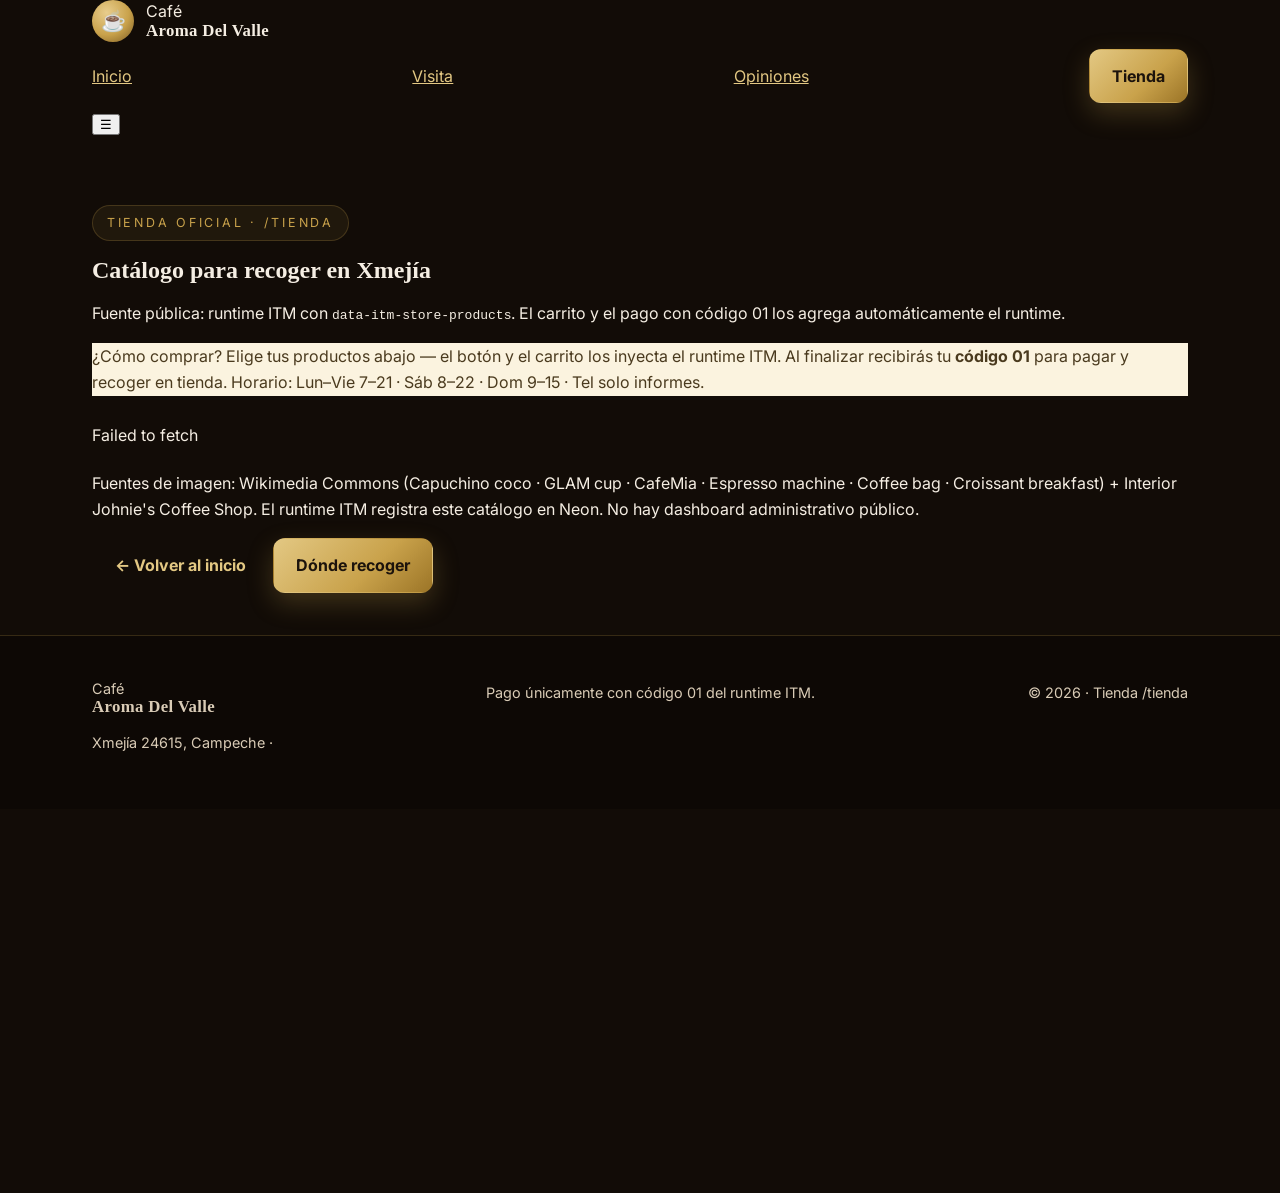
==== commit 4790d71b: "generate tienda/index.html" ====
--- a/tienda/index.html
+++ b/tienda/index.html
@@ -1,94 +1,97 @@
 <!DOCTYPE html>
 <html lang="es-MX">
 <head>
-  <meta charset="UTF-8" />
-  <meta name="viewport" content="width=device-width, initial-scale=1.0" />
-  <title>Tienda — Café Aroma Del Valle</title>
-  <meta name="description" content="Tienda oficial de Café Aroma Del Valle: café en grano, molido, bebidas de especialidad y postre artesanal. Compra segura con código 01." />
-  <link rel="stylesheet" href="../styles.css" />
+<meta charset="UTF-8">
+<meta name="viewport" content="width=device-width, initial-scale=1.0">
+<title>Tienda | Café Aroma Del Valle Campeche</title>
+<meta name="description" content="Catálogo oficial Café Aroma Del Valle: capuchino, latte, café frío, granos tostados y repostería. Compra con carrito ITM y código 01.">
+<link rel="stylesheet" href="../styles.css">
+<link href="https://fonts.googleapis.com/css2?family=Fraunces:opsz,wght@9..144,600;9..144,700&family=Inter:wght@400;500;600;700&display=swap" rel="stylesheet">
 </head>
 <body>
-  <header class="site-header">
-    <div class="wrap nav">
-      <a class="brand" href="/" aria-label="Volver al inicio" data-eb-editable="link" data-eb-key="tienda-index.a.1" data-eb-role="a" data-eb-kind="link">
-        <span class="brand-mark" aria-hidden="true">A</span>
-        <span class="brand-text"><strong>Café Aroma Del Valle</strong><small>Tienda oficial</small></span>
-      </a>
-      <nav aria-label="Navegación tienda">
-        <ul class="nav-links" data-nav-links>
-          <li><a href="/" data-eb-editable="link" data-eb-key="tienda-index.a.2" data-eb-role="a" data-eb-kind="link">Inicio</a></li>
-          <li><a href="/#especialidades" data-eb-editable="link" data-eb-key="tienda-index.a.3" data-eb-role="a" data-eb-kind="link">Especialidades</a></li>
-          <li><a href="/#opiniones" data-eb-editable="link" data-eb-key="tienda-index.a.4" data-eb-role="a" data-eb-kind="link">Opiniones</a></li>
-          <li><a href="/#contacto" data-eb-editable="link" data-eb-key="tienda-index.a.5" data-eb-role="a" data-eb-kind="link">Contacto</a></li>
-        </ul>
-      </nav>
-      <div class="nav-cta">
-        <a class="btn btn-ghost btn-sm" href="/" data-eb-editable="link" data-eb-key="tienda-index.a.6" data-eb-role="a" data-eb-kind="link">← Volver</a>
-        <a class="btn btn-gold btn-sm" href="tel:+529811332914" data-eb-editable="link" data-eb-key="tienda-index.a.7" data-eb-role="a" data-eb-kind="link">981 133 2914</a>
-        <button class="menu-toggle" data-menu-toggle aria-label="Abrir menú" aria-expanded="false" data-eb-editable="link" data-eb-key="tienda-index.button.8" data-eb-role="button" data-eb-kind="link">☰</button>
-      </div>
+<header class="topbar">
+  <div class="wrap topbar-inner">
+    <a class="brand" href="/" data-eb-editable="link" data-eb-key="tienda-index.a.1" data-eb-role="a" data-eb-kind="link"><span class="brand-mark">☕</span><span class="brand-text">Café <strong>Aroma Del Valle</strong></span></a>
+    <nav class="nav" id="nav" aria-label="Navegación tienda">
+      <a href="/" data-eb-editable="link" data-eb-key="tienda-index.a.2" data-eb-role="a" data-eb-kind="link">Inicio</a>
+      <a href="/#visita" data-eb-editable="link" data-eb-key="tienda-index.a.3" data-eb-role="a" data-eb-kind="link">Visita</a>
+      <a href="/#opiniones" data-eb-editable="link" data-eb-key="tienda-index.a.4" data-eb-role="a" data-eb-kind="link">Opiniones</a>
+      <a class="btn btn-gold" href="/tienda" aria-current="page" data-eb-editable="link" data-eb-key="tienda-index.a.5" data-eb-role="a" data-eb-kind="link">Tienda</a>
+    </nav>
+    <button class="menu-btn" id="menuBtn" aria-label="Abrir menú" data-eb-editable="link" data-eb-key="tienda-index.button.6" data-eb-role="button" data-eb-kind="link">☰</button>
+  </div>
+</header>
+
+<section class="store-hero">
+  <div class="wrap">
+    <p class="eyebrow" data-eb-editable="text" data-eb-key="tienda-index.p.7" data-eb-role="p" data-eb-kind="text">Tienda oficial · /tienda</p>
+    <h1 data-eb-editable="text" data-eb-key="tienda-index.h1.8" data-eb-role="h1" data-eb-kind="text">Catálogo para recoger en Xmejía</h1>
+    <p class="muted-light" data-eb-editable="text" data-eb-key="tienda-index.p.9" data-eb-role="p" data-eb-kind="text">Fuente pública: runtime ITM con <code>data-itm-store-products</code>. El carrito y el pago con código 01 los agrega automáticamente el runtime.</p>
+    <div class="notice" style="background:#fbf3df;color:#4a3a1e;border-color:var(--gold)">¿Cómo comprar? Elige tus productos abajo — el botón y el carrito los inyecta el runtime ITM. Al finalizar recibirás tu <strong>código 01</strong> para pagar y recoger en tienda. Horario: Lun–Vie 7–21 · Sáb 8–22 · Dom 9–15 · Tel <a href="tel:+529811332914" data-eb-editable="link" data-eb-key="tienda-index.a.10" data-eb-role="a" data-eb-kind="link">981 133 2914</a> solo informes.</div>
+  </div>
+</section>
+
+<main class="wrap">
+  <!-- Contenedor oficial que el worker registra en Neon. -->
+  <div data-itm-store-products data-project-id="281a419a-ce5a-4402-bc18-6fa46e6c212f" id="catalogo">
+    <div class="store-grid">
+
+      <article class="product" data-product-id="cap-coco-01" data-product-name="Capuchino Coco Insignia" data-product-price="65" data-product-currency="MXN" data-product-image="https://upload.wikimedia.org/wikipedia/commons/a/a1/Cafe_Vecchio_Cappuccino_al_gusto_de_coco.jpg" data-product-description="Capuchino cremoso con coco tostado, firma de la casa.">
+        <img src="https://upload.wikimedia.org/wikipedia/commons/a/a1/Cafe_Vecchio_Cappuccino_al_gusto_de_coco.jpg" alt="Capuchino Coco Insignia" loading="lazy" data-eb-editable="image" data-eb-key="tienda-index.img.11" data-eb-role="img" data-eb-kind="image">
+        <div class="product-body"><span class="tag">Insignia · Caliente</span><h3 data-eb-editable="text" data-eb-key="tienda-index.h3.12" data-eb-role="h3" data-eb-kind="text">Capuchino Coco Insignia</h3><p data-eb-editable="text" data-eb-key="tienda-index.p.13" data-eb-role="p" data-eb-kind="text">Cremoso, coco tostado, doble espresso.</p><p class="price" data-eb-editable="text" data-eb-key="tienda-index.p.14" data-eb-role="p" data-eb-kind="text">$65 MXN</p></div>
+      </article>
+
+      <article class="product" data-product-id="lat-valle-02" data-product-name="Latte Aroma del Valle" data-product-price="60" data-product-currency="MXN" data-product-image="https://upload.wikimedia.org/wikipedia/commons/4/47/GLAM_coffee_cup_transparent.png" data-product-description="Latte sedoso con leche texturizada y espresso calibrado.">
+        <img src="https://upload.wikimedia.org/wikipedia/commons/4/47/GLAM_coffee_cup_transparent.png" alt="Latte Aroma del Valle" loading="lazy" data-eb-editable="image" data-eb-key="tienda-index.img.15" data-eb-role="img" data-eb-kind="image">
+        <div class="product-body"><span class="tag">Clásico · Caliente</span><h3 data-eb-editable="text" data-eb-key="tienda-index.h3.16" data-eb-role="h3" data-eb-kind="text">Latte Aroma del Valle</h3><p data-eb-editable="text" data-eb-key="tienda-index.p.17" data-eb-role="p" data-eb-kind="text">Sedoso, ideal para mañanas de trabajo.</p><p class="price" data-eb-editable="text" data-eb-key="tienda-index.p.18" data-eb-role="p" data-eb-kind="text">$60 MXN</p></div>
+      </article>
+
+      <article class="product" data-product-id="frio-mia-03" data-product-name="Café Frío Aroma" data-product-price="70" data-product-currency="MXN" data-product-image="https://upload.wikimedia.org/wikipedia/commons/4/47/CafeMia.jpg" data-product-description="Doble espresso en hielo con leche fría.">
+        <img src="https://upload.wikimedia.org/wikipedia/commons/4/47/CafeMia.jpg" alt="Café Frío Aroma" loading="lazy" data-eb-editable="image" data-eb-key="tienda-index.img.19" data-eb-role="img" data-eb-kind="image">
+        <div class="product-body"><span class="tag">Frío · Refrescante</span><h3 data-eb-editable="text" data-eb-key="tienda-index.h3.20" data-eb-role="h3" data-eb-kind="text">Café Frío Aroma</h3><p data-eb-editable="text" data-eb-key="tienda-index.p.21" data-eb-role="p" data-eb-kind="text">Refrescante, doble espresso con hielo.</p><p class="price" data-eb-editable="text" data-eb-key="tienda-index.p.22" data-eb-role="p" data-eb-kind="text">$70 MXN</p></div>
+      </article>
+
+      <article class="product" data-product-id="esp-barra-04" data-product-name="Espresso Barra Doble" data-product-price="45" data-product-currency="MXN" data-product-image="https://upload.wikimedia.org/wikipedia/commons/1/14/Espresso_machine_running.jpg" data-product-description="Espresso doble de barra profesional, tostado medio.">
+        <img src="https://upload.wikimedia.org/wikipedia/commons/1/14/Espresso_machine_running.jpg" alt="Espresso Barra Doble" loading="lazy" data-eb-editable="image" data-eb-key="tienda-index.img.23" data-eb-role="img" data-eb-kind="image">
+        <div class="product-body"><span class="tag">Intenso · Barra</span><h3 data-eb-editable="text" data-eb-key="tienda-index.h3.24" data-eb-role="h3" data-eb-kind="text">Espresso Barra Doble</h3><p data-eb-editable="text" data-eb-key="tienda-index.p.25" data-eb-role="p" data-eb-kind="text">Intenso, crema perfecta, tostado medio.</p><p class="price" data-eb-editable="text" data-eb-key="tienda-index.p.26" data-eb-role="p" data-eb-kind="text">$45 MXN</p></div>
+      </article>
+
+      <article class="product" data-product-id="granos-500-05" data-product-name="Granos Tostados 500 g" data-product-price="185" data-product-currency="MXN" data-product-image="https://thumb.wikimedia.org/wikipedia/commons/thumb/5/53/Coffee_bag_2.jpg/1920px-Coffee_bag_2.jpg" data-product-description="Bolsa 500 g tostado medio para espresso y métodos.">
+        <img src="https://thumb.wikimedia.org/wikipedia/commons/thumb/5/53/Coffee_bag_2.jpg/1920px-Coffee_bag_2.jpg" alt="Granos Tostados 500 g" loading="lazy" data-eb-editable="image" data-eb-key="tienda-index.img.27" data-eb-role="img" data-eb-kind="image">
+        <div class="product-body"><span class="tag">Para casa · 500 g</span><h3 data-eb-editable="text" data-eb-key="tienda-index.h3.28" data-eb-role="h3" data-eb-kind="text">Granos Tostados 500 g</h3><p data-eb-editable="text" data-eb-key="tienda-index.p.29" data-eb-role="p" data-eb-kind="text">Llévalo a casa, molienda en tienda si gustas.</p><p class="price" data-eb-editable="text" data-eb-key="tienda-index.p.30" data-eb-role="p" data-eb-kind="text">$185 MXN</p></div>
+      </article>
+
+      <article class="product" data-product-id="granos-1k-06" data-product-name="Granos Tostados 1 kg" data-product-price="340" data-product-currency="MXN" data-product-image="https://thumb.wikimedia.org/wikipedia/commons/thumb/5/53/Coffee_bag_2.jpg/1920px-Coffee_bag_2.jpg" data-product-description="Bolsa 1 kg tostado medio, ideal oficinas y cafeteras.">
+        <img src="https://thumb.wikimedia.org/wikipedia/commons/thumb/5/53/Coffee_bag_2.jpg/1920px-Coffee_bag_2.jpg" alt="Granos Tostados 1 kg" loading="lazy" data-eb-editable="image" data-eb-key="tienda-index.img.31" data-eb-role="img" data-eb-kind="image">
+        <div class="product-body"><span class="tag">Para casa · 1 kg</span><h3 data-eb-editable="text" data-eb-key="tienda-index.h3.32" data-eb-role="h3" data-eb-kind="text">Granos Tostados 1 kg</h3><p data-eb-editable="text" data-eb-key="tienda-index.p.33" data-eb-role="p" data-eb-kind="text">Rinde más, mismo tostado de especialidad.</p><p class="price" data-eb-editable="text" data-eb-key="tienda-index.p.34" data-eb-role="p" data-eb-kind="text">$340 MXN</p></div>
+      </article>
+
+      <article class="product" data-product-id="croissant-07" data-product-name="Croissant Mantequilla" data-product-price="38" data-product-currency="MXN" data-product-image="https://thumb.wikimedia.org/wikipedia/commons/thumb/0/0f/Breakfast_at_a_cafe_with_croissant_and_jam_in_the_morning.jpg/1920px-Breakfast_at_a_cafe_with_croissant_and_jam_in_the_morning.jpg" data-product-description="Croissant artesanal de mantequilla, horneado del día.">
+        <img src="https://thumb.wikimedia.org/wikipedia/commons/thumb/0/0f/Breakfast_at_a_cafe_with_croissant_and_jam_in_the_morning.jpg/1920px-Breakfast_at_a_cafe_with_croissant_and_jam_in_the_morning.jpg" alt="Croissant Mantequilla" loading="lazy" data-eb-editable="image" data-eb-key="tienda-index.img.35" data-eb-role="img" data-eb-kind="image">
+        <div class="product-body"><span class="tag">Repostería · Del día</span><h3 data-eb-editable="text" data-eb-key="tienda-index.h3.36" data-eb-role="h3" data-eb-kind="text">Croissant Mantequilla</h3><p data-eb-editable="text" data-eb-key="tienda-index.p.37" data-eb-role="p" data-eb-kind="text">Hojaldrado, mantequilla real.</p><p class="price" data-eb-editable="text" data-eb-key="tienda-index.p.38" data-eb-role="p" data-eb-kind="text">$38 MXN</p></div>
+      </article>
+
+      <article class="product" data-product-id="combo-manana-08" data-product-name="Combo Mañana Croissant + Americano" data-product-price="95" data-product-currency="MXN" data-product-image="https://thumb.wikimedia.org/wikipedia/commons/thumb/0/0f/Breakfast_at_a_cafe_with_croissant_and_jam_in_the_morning.jpg/1920px-Breakfast_at_a_cafe_with_croissant_and_jam_in_the_morning.jpg" data-product-description="Croissant + americano del día para llevar o en sala.">
+        <img src="https://thumb.wikimedia.org/wikipedia/commons/thumb/0/0f/Breakfast_at_a_cafe_with_croissant_and_jam_in_the_morning.jpg/1920px-Breakfast_at_a_cafe_with_croissant_and_jam_in_the_morning.jpg" alt="Combo Mañana" loading="lazy" data-eb-editable="image" data-eb-key="tienda-index.img.39" data-eb-role="img" data-eb-kind="image">
+        <div class="product-body"><span class="tag">Combo · Ahorro</span><h3 data-eb-editable="text" data-eb-key="tienda-index.h3.40" data-eb-role="h3" data-eb-kind="text">Combo Mañana</h3><p data-eb-editable="text" data-eb-key="tienda-index.p.41" data-eb-role="p" data-eb-kind="text">Croissant + americano. Perfecto 7–11 am.</p><p class="price" data-eb-editable="text" data-eb-key="tienda-index.p.42" data-eb-role="p" data-eb-kind="text">$95 MXN</p></div>
+      </article>
+
     </div>
-  </header>
+  </div>
 
-  <main>
-    <section class="store-hero" aria-labelledby="store-title">
-      <div class="wrap">
-        <span class="eyebrow">Ruta /tienda · venta oficial</span>
-        <h1 id="store-title" data-eb-editable="text" data-eb-key="tienda-index.h1.9" data-eb-role="h1" data-eb-kind="text">Catálogo de Café Aroma Del Valle</h1>
-        <p class="lead" data-eb-editable="text" data-eb-key="tienda-index.p.10" data-eb-role="p" data-eb-kind="text">El catálogo público, el carrito y el cobro los provee el runtime oficial de la tienda (registro Neon, código de pago 01). Esta página expone el contenedor oficial y la semilla de productos para su registro.</p>
-        <p class="catalog-note" data-eb-editable="text" data-eb-key="tienda-index.p.11" data-eb-role="p" data-eb-kind="text">🛒 Compra únicamente con los botones del catálogo oficial. No solicitamos pagos por teléfono, mensajes ni enlaces externos.</p>
-      </div>
-    </section>
+  <div class="notice">Fuentes de imagen: Wikimedia Commons (Capuchino coco · GLAM cup · CafeMia · Espresso machine · Coffee bag · Croissant breakfast) + Interior Johnie's Coffee Shop. El runtime ITM registra este catálogo en Neon. No hay dashboard administrativo público.</div>
+  <p data-eb-editable="text" data-eb-key="tienda-index.p.43" data-eb-role="p" data-eb-kind="text"><a class="btn btn-dark" href="/" data-eb-editable="link" data-eb-key="tienda-index.a.44" data-eb-role="a" data-eb-kind="link">← Volver al inicio</a> <a class="btn btn-gold" href="/#visita" data-eb-editable="link" data-eb-key="tienda-index.a.45" data-eb-role="a" data-eb-kind="link">Dónde recoger</a></p>
+  <br>
+</main>
 
-    <section aria-label="Catálogo oficial" style="padding-top:18px">
-      <div class="wrap">
-        <!-- Contenedor público oficial: lo hidrata el runtime ITM (Neon + carrito + código 01). No duplicar. -->
-        <div data-itm-store-products data-project-id="281a419a-ce5a-4402-bc18-6fa46e6c212f" aria-live="polite">
-          <p class="catalog-note" data-eb-editable="text" data-eb-key="tienda-index.p.12" data-eb-role="p" data-eb-kind="text">Cargando el catálogo oficial… Si tarda, recarga la página. El carrito y el pago aparecen aquí automáticamente.</p>
-        </div>
-
-        <!-- Semilla de catálogo para registro en Neon por el worker (no es fuente de render público) -->
-        <script type="application/json" id="itm-store-seed" data-project-id="281a419a-ce5a-4402-bc18-6fa46e6c212f">
-        {
-          "project_id": "281a419a-ce5a-4402-bc18-6fa46e6c212f",
-          "currency": "MXN",
-          "payment_code": "01",
-          "products": [
-            {"sku": "ADV-GRANO-500", "name": "Café en Grano Aroma Del Valle 500 g", "type": "grano", "unit": "bolsa 500 g", "description": "Tueste de la casa en grano entero, notas a cacao y piloncillo. Ideal espresso y filtrados."},
-            {"sku": "ADV-MOLIDO-500", "name": "Café Molido Espresso 500 g", "type": "molido", "unit": "bolsa 500 g", "description": "Molienda para espresso, lista para tu cafetera de casa. Dulzor equilibrado."},
-            {"sku": "ADV-CAPUCHINO", "name": "Capuchino Clásico", "type": "barra", "unit": "taza 355 ml", "description": "Espresso doble, leche texturizada sedosa y latte art al momento."},
-            {"sku": "ADV-LATTE-VAINILLA", "name": "Latte Vainilla", "type": "barra", "unit": "taza 355 ml", "description": "Suave latte con toque de vainilla natural, servido caliente o frío."},
-            {"sku": "ADV-V60-BARRA", "name": "Método Filtrado V60 en Barra", "type": "barra", "unit": "taza 300 ml", "description": "Filtrado lento preparado frente a ti con grano de rotación de especialidad."},
-            {"sku": "ADV-POSTRE-DIA", "name": "Postre Artesanal del Día", "type": "complemento", "unit": "porción", "description": "Repostería artesanal horneada en pequeños lotes, ideal para maridar."}
-          ]
-        }
-        </script>
-
-        <h2 style="margin-top:34px" data-eb-editable="text" data-eb-key="tienda-index.h2.13" data-eb-role="h2" data-eb-kind="text">Vista previa de la semilla</h2>
-        <p class="catalog-note" data-eb-editable="text" data-eb-key="tienda-index.p.14" data-eb-role="p" data-eb-kind="text">Resumen informativo. Los precios, el stock, el carrito y el pago aparecen automáticamente en el contenedor oficial superior cuando el runtime lo hidrata.</p>
-        <ul class="seed-list">
-          <li><b>1 · Café en Grano Aroma Del Valle 500 g</b> — bolsa 500 g · SKU ADV-GRANO-500</li>
-          <li><b>2 · Café Molido Espresso 500 g</b> — bolsa 500 g · SKU ADV-MOLIDO-500</li>
-          <li><b>3 · Capuchino Clásico</b> — taza 355 ml · SKU ADV-CAPUCHINO</li>
-          <li><b>4 · Latte Vainilla</b> — taza 355 ml · SKU ADV-LATTE-VAINILLA</li>
-          <li><b>5 · Método Filtrado V60 en Barra</b> — taza 300 ml · SKU ADV-V60-BARRA</li>
-          <li><b>6 · Postre Artesanal del Día</b> — porción · SKU ADV-POSTRE-DIA</li>
-        </ul>
-
-        <div class="shop-note">Horario: Lun–Vie 7:00–21:00 · Sáb 8:00–22:00 · Dom 9:00–15:00 · Tel <a href="tel:+529811332914" data-eb-editable="link" data-eb-key="tienda-index.a.15" data-eb-role="a" data-eb-kind="link">981 133 2914</a> · 24615 Xmejía, Campeche.</div>
-        <p style="margin-top:16px" data-eb-editable="text" data-eb-key="tienda-index.p.16" data-eb-role="p" data-eb-kind="text"><a class="btn btn-ghost btn-sm" href="/" data-eb-editable="link" data-eb-key="tienda-index.a.17" data-eb-role="a" data-eb-kind="link">← Volver al inicio</a></p>
-      </div>
-    </section>
-  </main>
-
-  <footer>
-    <div class="wrap footer-grid">
-      <div><b style="color:var(--cream)">Café Aroma Del Valle · Tienda</b><br /><span>© <span data-year>2026</span> · Pago oficial con código 01.</span></div>
-      <div><a href="/" data-eb-editable="link" data-eb-key="tienda-index.a.18" data-eb-role="a" data-eb-kind="link">Inicio</a> · <a href="/#opiniones" data-eb-editable="link" data-eb-key="tienda-index.a.19" data-eb-role="a" data-eb-kind="link">Opiniones</a><br />Tel <a href="tel:+529811332914" data-eb-editable="link" data-eb-key="tienda-index.a.20" data-eb-role="a" data-eb-kind="link">981 133 2914</a></div>
-    </div>
-  </footer>
-
-  <script src="../script.js"></script>
+<footer class="footer">
+  <div class="wrap footer-grid">
+    <div><p class="brand-text" data-eb-editable="text" data-eb-key="tienda-index.p.46" data-eb-role="p" data-eb-kind="text">Café <strong>Aroma Del Valle</strong></p><p class="small" data-eb-editable="text" data-eb-key="tienda-index.p.47" data-eb-role="p" data-eb-kind="text">Xmejía 24615, Campeche · <a href="tel:+529811332914" data-eb-editable="link" data-eb-key="tienda-index.a.48" data-eb-role="a" data-eb-kind="link">981 133 2914</a></p></div>
+    <div><p class="small" data-eb-editable="text" data-eb-key="tienda-index.p.49" data-eb-role="p" data-eb-kind="text">Pago únicamente con código 01 del runtime ITM.</p></div>
+    <div><p class="small" data-eb-editable="text" data-eb-key="tienda-index.p.50" data-eb-role="p" data-eb-kind="text">© <span data-year>2026</span> · Tienda /tienda</p></div>
+  </div>
+</footer>
+<script src="../script.js" defer></script>
 
 <section id="perfil-usuario" aria-label="Perfil del visitante">
   <div data-itm-profile data-project-id="281a419a-ce5a-4402-bc18-6fa46e6c212f"></div>
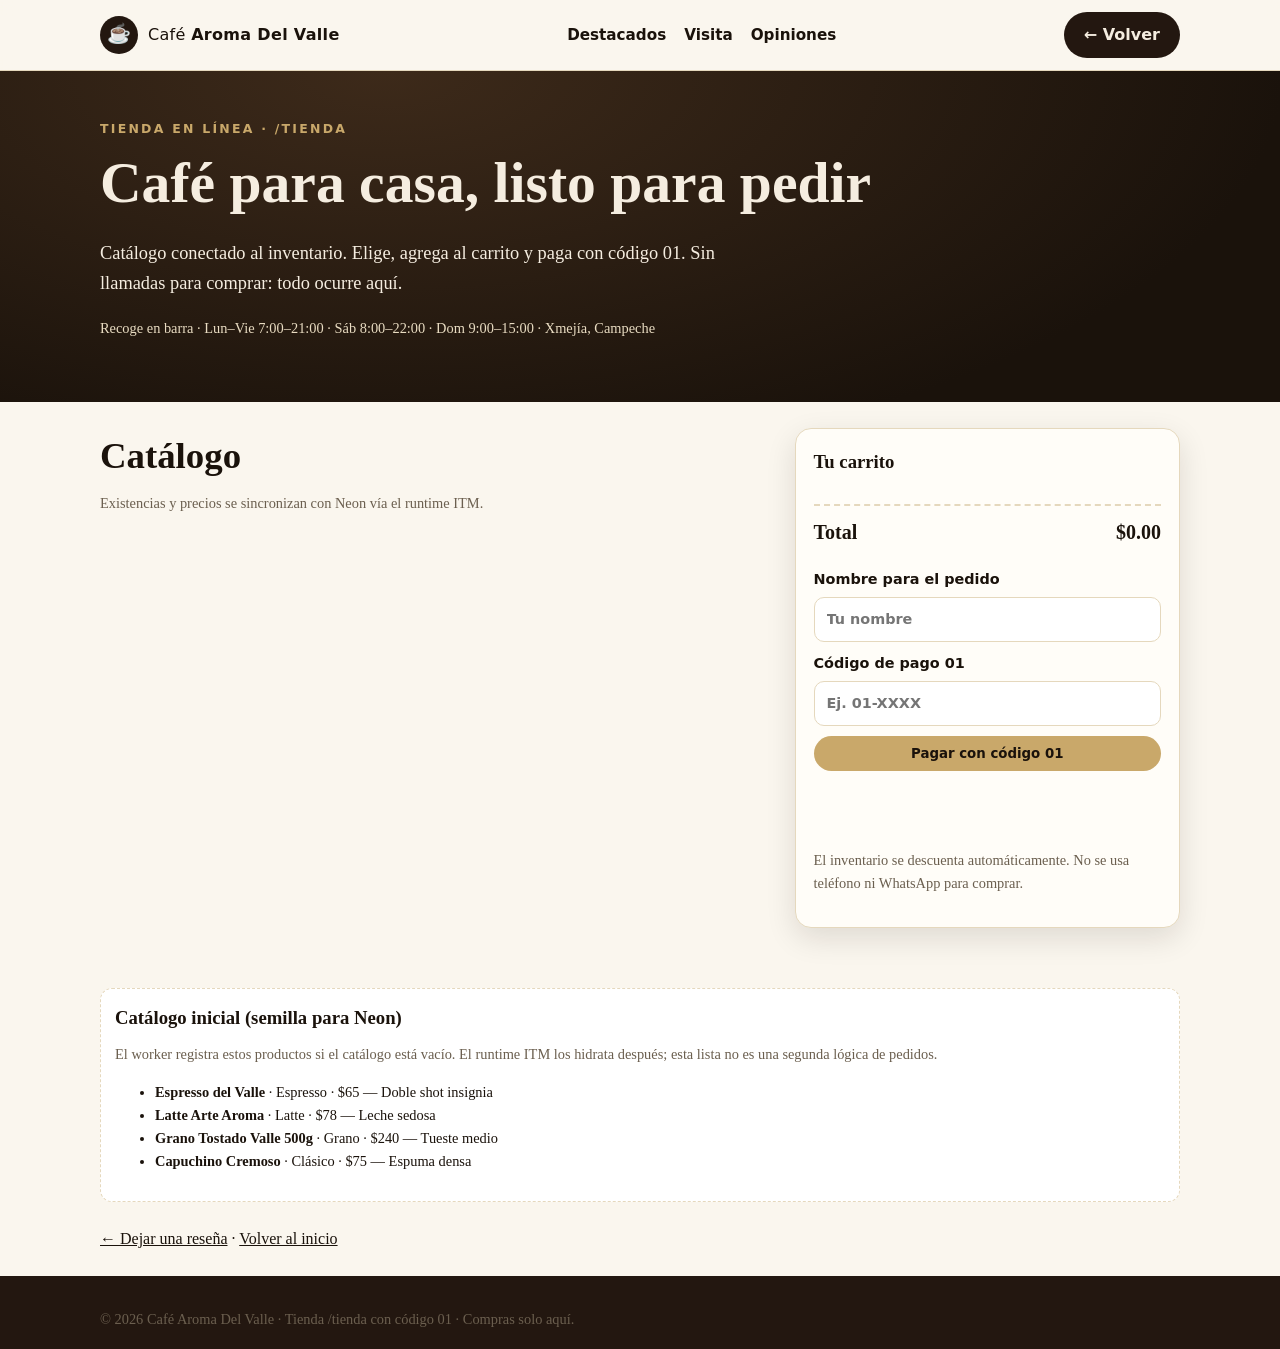
==== commit 62386ed3: "generate tienda/index.html" ====
--- a/tienda/index.html
+++ b/tienda/index.html
@@ -3,95 +3,140 @@
 <head>
 <meta charset="UTF-8">
 <meta name="viewport" content="width=device-width, initial-scale=1.0">
-<title>Tienda | Café Aroma Del Valle Campeche</title>
-<meta name="description" content="Catálogo oficial Café Aroma Del Valle: capuchino, latte, café frío, granos tostados y repostería. Compra con carrito ITM y código 01.">
+<title>Tienda — Café Aroma Del Valle</title>
+<meta name="description" content="Tienda en línea de Café Aroma Del Valle: espresso, latte, grano tostado. Carrito y pago con código 01.">
 <link rel="stylesheet" href="../styles.css">
-<link href="https://fonts.googleapis.com/css2?family=Fraunces:opsz,wght@9..144,600;9..144,700&family=Inter:wght@400;500;600;700&display=swap" rel="stylesheet">
+<script type="application/ld+json">
+{
+  "@context": "https://schema.org",
+  "@type": "Store",
+  "name": "Café Aroma Del Valle - Tienda",
+  "url": "/tienda/",
+  "telephone": "9811332914",
+  "address": {"@type":"PostalAddress","addressLocality":"Campeche","addressRegion":"Campeche","postalCode":"24615","addressCountry":"MX"}
+}
+</script>
 </head>
 <body>
 <header class="topbar">
   <div class="wrap topbar-inner">
-    <a class="brand" href="/" data-eb-editable="link" data-eb-key="tienda-index.a.1" data-eb-role="a" data-eb-kind="link"><span class="brand-mark">☕</span><span class="brand-text">Café <strong>Aroma Del Valle</strong></span></a>
-    <nav class="nav" id="nav" aria-label="Navegación tienda">
-      <a href="/" data-eb-editable="link" data-eb-key="tienda-index.a.2" data-eb-role="a" data-eb-kind="link">Inicio</a>
-      <a href="/#visita" data-eb-editable="link" data-eb-key="tienda-index.a.3" data-eb-role="a" data-eb-kind="link">Visita</a>
-      <a href="/#opiniones" data-eb-editable="link" data-eb-key="tienda-index.a.4" data-eb-role="a" data-eb-kind="link">Opiniones</a>
-      <a class="btn btn-gold" href="/tienda" aria-current="page" data-eb-editable="link" data-eb-key="tienda-index.a.5" data-eb-role="a" data-eb-kind="link">Tienda</a>
-    </nav>
-    <button class="menu-btn" id="menuBtn" aria-label="Abrir menú" data-eb-editable="link" data-eb-key="tienda-index.button.6" data-eb-role="button" data-eb-kind="link">☰</button>
+    <a class="brand" href="../index.html" data-eb-editable="link" data-eb-key="tienda-index.a.1" data-eb-role="a" data-eb-kind="link"><span class="brand-mark">☕</span><span class="brand-text">Café <strong>Aroma Del Valle</strong></span></a>
+    <nav class="nav"><a href="../index.html#destacados" data-eb-editable="link" data-eb-key="tienda-index.a.2" data-eb-role="a" data-eb-kind="link">Destacados</a><a href="../index.html#visita" data-eb-editable="link" data-eb-key="tienda-index.a.3" data-eb-role="a" data-eb-kind="link">Visita</a><a href="../index.html#opiniones" data-eb-editable="link" data-eb-key="tienda-index.a.4" data-eb-role="a" data-eb-kind="link">Opiniones</a></nav>
+    <div class="top-actions"><a class="btn btn-dark" href="../index.html" data-eb-editable="link" data-eb-key="tienda-index.a.5" data-eb-role="a" data-eb-kind="link">← Volver</a></div>
   </div>
 </header>
 
 <section class="store-hero">
   <div class="wrap">
-    <p class="eyebrow" data-eb-editable="text" data-eb-key="tienda-index.p.7" data-eb-role="p" data-eb-kind="text">Tienda oficial · /tienda</p>
-    <h1 data-eb-editable="text" data-eb-key="tienda-index.h1.8" data-eb-role="h1" data-eb-kind="text">Catálogo para recoger en Xmejía</h1>
-    <p class="muted-light" data-eb-editable="text" data-eb-key="tienda-index.p.9" data-eb-role="p" data-eb-kind="text">Fuente pública: runtime ITM con <code>data-itm-store-products</code>. El carrito y el pago con código 01 los agrega automáticamente el runtime.</p>
-    <div class="notice" style="background:#fbf3df;color:#4a3a1e;border-color:var(--gold)">¿Cómo comprar? Elige tus productos abajo — el botón y el carrito los inyecta el runtime ITM. Al finalizar recibirás tu <strong>código 01</strong> para pagar y recoger en tienda. Horario: Lun–Vie 7–21 · Sáb 8–22 · Dom 9–15 · Tel <a href="tel:+529811332914" data-eb-editable="link" data-eb-key="tienda-index.a.10" data-eb-role="a" data-eb-kind="link">981 133 2914</a> solo informes.</div>
+    <p class="eyebrow eyebrow-light" data-eb-editable="text" data-eb-key="tienda-index.p.6" data-eb-role="p" data-eb-kind="text">Tienda en línea · /tienda</p>
+    <h1 data-eb-editable="text" data-eb-key="tienda-index.h1.7" data-eb-role="h1" data-eb-kind="text">Café para casa, listo para pedir</h1>
+    <p class="lead" data-eb-editable="text" data-eb-key="tienda-index.p.8" data-eb-role="p" data-eb-kind="text">Catálogo conectado al inventario. Elige, agrega al carrito y paga con código 01. Sin llamadas para comprar: todo ocurre aquí.</p>
+    <p class="muted small" style="color:#e9dcc2" data-eb-editable="text" data-eb-key="tienda-index.p.9" data-eb-role="p" data-eb-kind="text">Recoge en barra · Lun–Vie 7:00–21:00 · Sáb 8:00–22:00 · Dom 9:00–15:00 · Xmejía, Campeche</p>
   </div>
 </section>
 
 <main class="wrap">
-  <!-- Contenedor oficial que el worker registra en Neon. -->
-  <div data-itm-store-products data-project-id="281a419a-ce5a-4402-bc18-6fa46e6c212f" id="catalogo">
-    <div class="store-grid">
+<!-- CONTRATO ITM STORE: runtime hidrata -->
+<div data-itm-store data-project-id="281a419a-ce5a-4402-bc18-6fa46e6c212f">
+  <div class="store-grid">
+    <section aria-label="Catálogo">
+      <h2 data-eb-editable="text" data-eb-key="tienda-index.h2.10" data-eb-role="h2" data-eb-kind="text">Catálogo</h2>
+      <p class="muted small" data-eb-editable="text" data-eb-key="tienda-index.p.11" data-eb-role="p" data-eb-kind="text">Existencias y precios se sincronizan con Neon vía el runtime ITM.</p>
+      <div data-itm-product-list class="product-list">
+        <template data-itm-product-card>
+          <article class="product-card">
+            <img data-itm-product-image src="" alt="" data-eb-editable="image" data-eb-key="tienda-index.img.12" data-eb-role="img" data-eb-kind="image">
+            <div class="product-card-body">
+              <span class="cat" data-itm-product-category></span>
+              <h3 data-itm-product-name data-eb-editable="text" data-eb-key="tienda-index.h3.13" data-eb-role="h3" data-eb-kind="text"></h3>
+              <p class="desc" data-itm-product-description data-eb-editable="text" data-eb-key="tienda-index.p.14" data-eb-role="p" data-eb-kind="text"></p>
+              <div class="row">
+                <span class="card-price" data-itm-product-price></span>
+              </div>
+              <div class="card-actions">
+                <button type="button" class="btn btn-outline btn-sm" data-itm-product-open data-eb-editable="link" data-eb-key="tienda-index.button.15" data-eb-role="button" data-eb-kind="link">Ver detalle</button>
+                <button type="button" class="btn btn-dark btn-sm" data-itm-cart-add data-eb-editable="link" data-eb-key="tienda-index.button.16" data-eb-role="button" data-eb-kind="link">Agregar</button>
+              </div>
+            </div>
+          </article>
+        </template>
+      </div>
 
-      <article class="product" data-product-id="cap-coco-01" data-product-name="Capuchino Coco Insignia" data-product-price="65" data-product-currency="MXN" data-product-image="https://upload.wikimedia.org/wikipedia/commons/a/a1/Cafe_Vecchio_Cappuccino_al_gusto_de_coco.jpg" data-product-description="Capuchino cremoso con coco tostado, firma de la casa.">
-        <img src="https://upload.wikimedia.org/wikipedia/commons/a/a1/Cafe_Vecchio_Cappuccino_al_gusto_de_coco.jpg" alt="Capuchino Coco Insignia" loading="lazy" data-eb-editable="image" data-eb-key="tienda-index.img.11" data-eb-role="img" data-eb-kind="image">
-        <div class="product-body"><span class="tag">Insignia · Caliente</span><h3 data-eb-editable="text" data-eb-key="tienda-index.h3.12" data-eb-role="h3" data-eb-kind="text">Capuchino Coco Insignia</h3><p data-eb-editable="text" data-eb-key="tienda-index.p.13" data-eb-role="p" data-eb-kind="text">Cremoso, coco tostado, doble espresso.</p><p class="price" data-eb-editable="text" data-eb-key="tienda-index.p.14" data-eb-role="p" data-eb-kind="text">$65 MXN</p></div>
-      </article>
+      <!-- Detalle de producto (hidratado por runtime) -->
+      <div data-itm-product-detail class="detail-modal" hidden>
+        <div class="detail-box" role="dialog" aria-modal="true" aria-label="Detalle de producto">
+          <img data-itm-detail-image src="" alt="" data-eb-editable="image" data-eb-key="tienda-index.img.17" data-eb-role="img" data-eb-kind="image">
+          <div class="detail-body">
+            <span class="cat" data-itm-detail-category></span>
+            <h3 data-itm-detail-name data-eb-editable="text" data-eb-key="tienda-index.h3.18" data-eb-role="h3" data-eb-kind="text"></h3>
+            <p class="muted" data-itm-detail-description data-eb-editable="text" data-eb-key="tienda-index.p.19" data-eb-role="p" data-eb-kind="text"></p>
+            <p class="card-price" data-itm-detail-price data-eb-editable="text" data-eb-key="tienda-index.p.20" data-eb-role="p" data-eb-kind="text"></p>
+            <label class="qty-row">Cantidad
+              <input type="number" min="1" value="1" data-itm-detail-quantity>
+            </label>
+            <div class="card-actions">
+              <button type="button" class="btn btn-dark" data-itm-detail-add data-eb-editable="link" data-eb-key="tienda-index.button.21" data-eb-role="button" data-eb-kind="link">Agregar al carrito</button>
+              <button type="button" class="btn btn-outline" data-itm-detail-close data-eb-editable="link" data-eb-key="tienda-index.button.22" data-eb-role="button" data-eb-kind="link">Cerrar</button>
+            </div>
+          </div>
+        </div>
+      </div>
+    </section>
 
-      <article class="product" data-product-id="lat-valle-02" data-product-name="Latte Aroma del Valle" data-product-price="60" data-product-currency="MXN" data-product-image="https://upload.wikimedia.org/wikipedia/commons/4/47/GLAM_coffee_cup_transparent.png" data-product-description="Latte sedoso con leche texturizada y espresso calibrado.">
-        <img src="https://upload.wikimedia.org/wikipedia/commons/4/47/GLAM_coffee_cup_transparent.png" alt="Latte Aroma del Valle" loading="lazy" data-eb-editable="image" data-eb-key="tienda-index.img.15" data-eb-role="img" data-eb-kind="image">
-        <div class="product-body"><span class="tag">Clásico · Caliente</span><h3 data-eb-editable="text" data-eb-key="tienda-index.h3.16" data-eb-role="h3" data-eb-kind="text">Latte Aroma del Valle</h3><p data-eb-editable="text" data-eb-key="tienda-index.p.17" data-eb-role="p" data-eb-kind="text">Sedoso, ideal para mañanas de trabajo.</p><p class="price" data-eb-editable="text" data-eb-key="tienda-index.p.18" data-eb-role="p" data-eb-kind="text">$60 MXN</p></div>
-      </article>
+    <aside aria-label="Carrito y checkout">
+      <div data-itm-cart class="cart">
+        <h3 data-eb-editable="text" data-eb-key="tienda-index.h3.23" data-eb-role="h3" data-eb-kind="text">Tu carrito</h3>
+        <div data-itm-cart-items class="cart-items">
+          <template data-itm-cart-item>
+            <div class="cart-item">
+              <div class="line"><strong data-itm-cart-name></strong><span data-itm-cart-price></span></div>
+              <div class="line"><span>Cant: <span data-itm-cart-quantity></span></span><strong data-itm-cart-line-total></strong></div>
+              <div class="line"><button type="button" class="btn btn-outline btn-sm" data-itm-cart-remove data-eb-editable="link" data-eb-key="tienda-index.button.24" data-eb-role="button" data-eb-kind="link">Quitar</button></div>
+            </div>
+          </template>
+        </div>
+        <p class="cart-total" data-eb-editable="text" data-eb-key="tienda-index.p.25" data-eb-role="p" data-eb-kind="text"><span>Total</span><span data-itm-cart-total>$0.00</span></p>
+        <form data-itm-checkout class="checkout">
+          <label>Nombre para el pedido
+            <input type="text" required autocomplete="name" placeholder="Tu nombre" data-itm-customer-name>
+          </label>
+          <label>Código de pago 01
+            <input type="text" required inputmode="numeric" placeholder="Ej. 01-XXXX" data-itm-payment-code>
+          </label>
+          <button type="submit" class="btn btn-gold" data-itm-pay data-eb-editable="link" data-eb-key="tienda-index.button.26" data-eb-role="button" data-eb-kind="link">Pagar con código 01</button>
+          <p class="checkout-status" data-itm-checkout-status role="status" aria-live="polite" data-eb-editable="text" data-eb-key="tienda-index.p.27" data-eb-role="p" data-eb-kind="text"></p>
+        </form>
+        <p class="muted small" data-eb-editable="text" data-eb-key="tienda-index.p.28" data-eb-role="p" data-eb-kind="text">El inventario se descuenta automáticamente. No se usa teléfono ni WhatsApp para comprar.</p>
+      </div>
+    </aside>
+  </div>
+</div>
 
-      <article class="product" data-product-id="frio-mia-03" data-product-name="Café Frío Aroma" data-product-price="70" data-product-currency="MXN" data-product-image="https://upload.wikimedia.org/wikipedia/commons/4/47/CafeMia.jpg" data-product-description="Doble espresso en hielo con leche fría.">
-        <img src="https://upload.wikimedia.org/wikipedia/commons/4/47/CafeMia.jpg" alt="Café Frío Aroma" loading="lazy" data-eb-editable="image" data-eb-key="tienda-index.img.19" data-eb-role="img" data-eb-kind="image">
-        <div class="product-body"><span class="tag">Frío · Refrescante</span><h3 data-eb-editable="text" data-eb-key="tienda-index.h3.20" data-eb-role="h3" data-eb-kind="text">Café Frío Aroma</h3><p data-eb-editable="text" data-eb-key="tienda-index.p.21" data-eb-role="p" data-eb-kind="text">Refrescante, doble espresso con hielo.</p><p class="price" data-eb-editable="text" data-eb-key="tienda-index.p.22" data-eb-role="p" data-eb-kind="text">$70 MXN</p></div>
-      </article>
+<!-- Catálogo inicial semilla para registro en Neon por el worker -->
+<section class="seed-catalog" aria-label="Catálogo inicial">
+  <h3 data-eb-editable="text" data-eb-key="tienda-index.h3.29" data-eb-role="h3" data-eb-kind="text">Catálogo inicial (semilla para Neon)</h3>
+  <p class="muted small" data-eb-editable="text" data-eb-key="tienda-index.p.30" data-eb-role="p" data-eb-kind="text">El worker registra estos productos si el catálogo está vacío. El runtime ITM los hidrata después; esta lista no es una segunda lógica de pedidos.</p>
+  <script type="application/json" data-itm-catalog-seed>
+  [
+    {"name":"Espresso del Valle","category":"Espresso","price":65,"description":"Doble shot insignia, notas a cacao y piloncillo. Taza en barra o grano para casa.","image":"https://itm-void-excepcional.pages.dev/api/itm-project-assets?file=0323ac94-9f07-47de-a598-593b2d98a83f"},
+    {"name":"Latte Arte Aroma","category":"Latte","price":78,"description":"Espresso doble con leche sedosa y arte. Taza grande para quedarte.","image":"https://upload.wikimedia.org/wikipedia/commons/7/7c/Latte_at_Doppio_Ristretto_Chiang_Mai_02.jpg"},
+    {"name":"Grano Tostado Valle 500g","category":"Grano","price":240,"description":"Tueste medio, entero o molido. Para espresso, prensa o V60.","image":"https://upload.wikimedia.org/wikipedia/commons/4/4f/Coffeebeans.png"},
+    {"name":"Capuchino Cremoso","category":"Clásico","price":75,"description":"Equilibrio clásico espresso, leche y espuma densa con cacao.","image":"https://upload.wikimedia.org/wikipedia/commons/c/cd/Coffee_with_cream_and_sugar_%28Unsplash%29.jpg"}
+  ]
+  </script>
+  <ul class="small">
+    <li><strong>Espresso del Valle</strong> · Espresso · $65 — Doble shot insignia</li>
+    <li><strong>Latte Arte Aroma</strong> · Latte · $78 — Leche sedosa</li>
+    <li><strong>Grano Tostado Valle 500g</strong> · Grano · $240 — Tueste medio</li>
+    <li><strong>Capuchino Cremoso</strong> · Clásico · $75 — Espuma densa</li>
+  </ul>
+</section>
 
-      <article class="product" data-product-id="esp-barra-04" data-product-name="Espresso Barra Doble" data-product-price="45" data-product-currency="MXN" data-product-image="https://upload.wikimedia.org/wikipedia/commons/1/14/Espresso_machine_running.jpg" data-product-description="Espresso doble de barra profesional, tostado medio.">
-        <img src="https://upload.wikimedia.org/wikipedia/commons/1/14/Espresso_machine_running.jpg" alt="Espresso Barra Doble" loading="lazy" data-eb-editable="image" data-eb-key="tienda-index.img.23" data-eb-role="img" data-eb-kind="image">
-        <div class="product-body"><span class="tag">Intenso · Barra</span><h3 data-eb-editable="text" data-eb-key="tienda-index.h3.24" data-eb-role="h3" data-eb-kind="text">Espresso Barra Doble</h3><p data-eb-editable="text" data-eb-key="tienda-index.p.25" data-eb-role="p" data-eb-kind="text">Intenso, crema perfecta, tostado medio.</p><p class="price" data-eb-editable="text" data-eb-key="tienda-index.p.26" data-eb-role="p" data-eb-kind="text">$45 MXN</p></div>
-      </article>
-
-      <article class="product" data-product-id="granos-500-05" data-product-name="Granos Tostados 500 g" data-product-price="185" data-product-currency="MXN" data-product-image="https://thumb.wikimedia.org/wikipedia/commons/thumb/5/53/Coffee_bag_2.jpg/1920px-Coffee_bag_2.jpg" data-product-description="Bolsa 500 g tostado medio para espresso y métodos.">
-        <img src="https://thumb.wikimedia.org/wikipedia/commons/thumb/5/53/Coffee_bag_2.jpg/1920px-Coffee_bag_2.jpg" alt="Granos Tostados 500 g" loading="lazy" data-eb-editable="image" data-eb-key="tienda-index.img.27" data-eb-role="img" data-eb-kind="image">
-        <div class="product-body"><span class="tag">Para casa · 500 g</span><h3 data-eb-editable="text" data-eb-key="tienda-index.h3.28" data-eb-role="h3" data-eb-kind="text">Granos Tostados 500 g</h3><p data-eb-editable="text" data-eb-key="tienda-index.p.29" data-eb-role="p" data-eb-kind="text">Llévalo a casa, molienda en tienda si gustas.</p><p class="price" data-eb-editable="text" data-eb-key="tienda-index.p.30" data-eb-role="p" data-eb-kind="text">$185 MXN</p></div>
-      </article>
-
-      <article class="product" data-product-id="granos-1k-06" data-product-name="Granos Tostados 1 kg" data-product-price="340" data-product-currency="MXN" data-product-image="https://thumb.wikimedia.org/wikipedia/commons/thumb/5/53/Coffee_bag_2.jpg/1920px-Coffee_bag_2.jpg" data-product-description="Bolsa 1 kg tostado medio, ideal oficinas y cafeteras.">
-        <img src="https://thumb.wikimedia.org/wikipedia/commons/thumb/5/53/Coffee_bag_2.jpg/1920px-Coffee_bag_2.jpg" alt="Granos Tostados 1 kg" loading="lazy" data-eb-editable="image" data-eb-key="tienda-index.img.31" data-eb-role="img" data-eb-kind="image">
-        <div class="product-body"><span class="tag">Para casa · 1 kg</span><h3 data-eb-editable="text" data-eb-key="tienda-index.h3.32" data-eb-role="h3" data-eb-kind="text">Granos Tostados 1 kg</h3><p data-eb-editable="text" data-eb-key="tienda-index.p.33" data-eb-role="p" data-eb-kind="text">Rinde más, mismo tostado de especialidad.</p><p class="price" data-eb-editable="text" data-eb-key="tienda-index.p.34" data-eb-role="p" data-eb-kind="text">$340 MXN</p></div>
-      </article>
-
-      <article class="product" data-product-id="croissant-07" data-product-name="Croissant Mantequilla" data-product-price="38" data-product-currency="MXN" data-product-image="https://thumb.wikimedia.org/wikipedia/commons/thumb/0/0f/Breakfast_at_a_cafe_with_croissant_and_jam_in_the_morning.jpg/1920px-Breakfast_at_a_cafe_with_croissant_and_jam_in_the_morning.jpg" data-product-description="Croissant artesanal de mantequilla, horneado del día.">
-        <img src="https://thumb.wikimedia.org/wikipedia/commons/thumb/0/0f/Breakfast_at_a_cafe_with_croissant_and_jam_in_the_morning.jpg/1920px-Breakfast_at_a_cafe_with_croissant_and_jam_in_the_morning.jpg" alt="Croissant Mantequilla" loading="lazy" data-eb-editable="image" data-eb-key="tienda-index.img.35" data-eb-role="img" data-eb-kind="image">
-        <div class="product-body"><span class="tag">Repostería · Del día</span><h3 data-eb-editable="text" data-eb-key="tienda-index.h3.36" data-eb-role="h3" data-eb-kind="text">Croissant Mantequilla</h3><p data-eb-editable="text" data-eb-key="tienda-index.p.37" data-eb-role="p" data-eb-kind="text">Hojaldrado, mantequilla real.</p><p class="price" data-eb-editable="text" data-eb-key="tienda-index.p.38" data-eb-role="p" data-eb-kind="text">$38 MXN</p></div>
-      </article>
-
-      <article class="product" data-product-id="combo-manana-08" data-product-name="Combo Mañana Croissant + Americano" data-product-price="95" data-product-currency="MXN" data-product-image="https://thumb.wikimedia.org/wikipedia/commons/thumb/0/0f/Breakfast_at_a_cafe_with_croissant_and_jam_in_the_morning.jpg/1920px-Breakfast_at_a_cafe_with_croissant_and_jam_in_the_morning.jpg" data-product-description="Croissant + americano del día para llevar o en sala.">
-        <img src="https://thumb.wikimedia.org/wikipedia/commons/thumb/0/0f/Breakfast_at_a_cafe_with_croissant_and_jam_in_the_morning.jpg/1920px-Breakfast_at_a_cafe_with_croissant_and_jam_in_the_morning.jpg" alt="Combo Mañana" loading="lazy" data-eb-editable="image" data-eb-key="tienda-index.img.39" data-eb-role="img" data-eb-kind="image">
-        <div class="product-body"><span class="tag">Combo · Ahorro</span><h3 data-eb-editable="text" data-eb-key="tienda-index.h3.40" data-eb-role="h3" data-eb-kind="text">Combo Mañana</h3><p data-eb-editable="text" data-eb-key="tienda-index.p.41" data-eb-role="p" data-eb-kind="text">Croissant + americano. Perfecto 7–11 am.</p><p class="price" data-eb-editable="text" data-eb-key="tienda-index.p.42" data-eb-role="p" data-eb-kind="text">$95 MXN</p></div>
-      </article>
-
-    </div>
-  </div>
-
-  <div class="notice">Fuentes de imagen: Wikimedia Commons (Capuchino coco · GLAM cup · CafeMia · Espresso machine · Coffee bag · Croissant breakfast) + Interior Johnie's Coffee Shop. El runtime ITM registra este catálogo en Neon. No hay dashboard administrativo público.</div>
-  <p data-eb-editable="text" data-eb-key="tienda-index.p.43" data-eb-role="p" data-eb-kind="text"><a class="btn btn-dark" href="/" data-eb-editable="link" data-eb-key="tienda-index.a.44" data-eb-role="a" data-eb-kind="link">← Volver al inicio</a> <a class="btn btn-gold" href="/#visita" data-eb-editable="link" data-eb-key="tienda-index.a.45" data-eb-role="a" data-eb-kind="link">Dónde recoger</a></p>
-  <br>
+<p style="margin:24px 0" data-eb-editable="text" data-eb-key="tienda-index.p.31" data-eb-role="p" data-eb-kind="text"><a href="../index.html#opiniones" data-eb-editable="link" data-eb-key="tienda-index.a.32" data-eb-role="a" data-eb-kind="link">← Dejar una reseña</a> · <a href="../index.html" data-eb-editable="link" data-eb-key="tienda-index.a.33" data-eb-role="a" data-eb-kind="link">Volver al inicio</a></p>
 </main>
 
-<footer class="footer">
-  <div class="wrap footer-grid">
-    <div><p class="brand-text" data-eb-editable="text" data-eb-key="tienda-index.p.46" data-eb-role="p" data-eb-kind="text">Café <strong>Aroma Del Valle</strong></p><p class="small" data-eb-editable="text" data-eb-key="tienda-index.p.47" data-eb-role="p" data-eb-kind="text">Xmejía 24615, Campeche · <a href="tel:+529811332914" data-eb-editable="link" data-eb-key="tienda-index.a.48" data-eb-role="a" data-eb-kind="link">981 133 2914</a></p></div>
-    <div><p class="small" data-eb-editable="text" data-eb-key="tienda-index.p.49" data-eb-role="p" data-eb-kind="text">Pago únicamente con código 01 del runtime ITM.</p></div>
-    <div><p class="small" data-eb-editable="text" data-eb-key="tienda-index.p.50" data-eb-role="p" data-eb-kind="text">© <span data-year>2026</span> · Tienda /tienda</p></div>
-  </div>
-</footer>
-<script src="../script.js" defer></script>
+<footer class="footer"><p class="wrap muted small" data-eb-editable="text" data-eb-key="tienda-index.p.34" data-eb-role="p" data-eb-kind="text">© <span id="year">2026</span> Café Aroma Del Valle · Tienda /tienda con código 01 · Compras solo aquí.</p></footer>
+<script src="../script.js"></script>
 
 <section id="perfil-usuario" aria-label="Perfil del visitante">
   <div data-itm-profile data-project-id="281a419a-ce5a-4402-bc18-6fa46e6c212f"></div>
--- a/styles.css
+++ b/styles.css
@@ -1,195 +1,152 @@
-/* Café Aroma Del Valle — elegante / sobrio / alto contraste */
 :root{
-  --bg:#120c07;
-  --bg2:#1c130c;
-  --bg3:#241811;
-  --cream:#f5eee3;
-  --cream-dim:#d9cbb6;
-  --gold:#c9a24b;
-  --gold-soft:#e3c883;
-  --terra:#b4552d;
-  --line:rgba(201,162,75,.22);
-  --card:#1e150e;
-  --radius:16px;
-  --font-title:"Playfair Display",Georgia,"Times New Roman",serif;
-  --font-body:"Inter",system-ui,-apple-system,"Segoe UI",Roboto,Arial,sans-serif;
+  --bg:#faf6ee; --cream:#f0e6d3; --ink:#1a120b; --muted:#6b5f4f;
+  --gold:#c9a86a; --gold-d:#a5813f; --dark:#231710; --dark2:#2e2015;
+  --card:#fffdf8; --line:#e5d8bd; --ok:#2e7d32; --radius:16px;
+  --shadow:0 10px 30px rgba(26,18,11,.12);
 }
 *{box-sizing:border-box}
 html{scroll-behavior:smooth}
-body{
-  margin:0;font-family:var(--font-body);background:var(--bg);color:var(--cream);
-  line-height:1.65;-webkit-font-smoothing:antialiased;
+body{margin:0;font-family:Georgia,'Times New Roman',serif;background:var(--bg);color:var(--ink);line-height:1.6}
+a{color:inherit}
+.wrap{max-width:1120px;margin:0 auto;padding:0 20px}
+.eyebrow{text-transform:uppercase;letter-spacing:.18em;font-size:.78rem;color:var(--gold-d);font-family:system-ui,Arial,sans-serif;font-weight:700;margin:0 0 8px}
+.eyebrow-light{color:var(--gold)}
+h1,h2,h3{line-height:1.15;margin:.2em 0 .4em}
+h1{font-size:clamp(2.2rem,5vw,3.6rem)}
+h2{font-size:clamp(1.6rem,3.2vw,2.3rem)}
+.lead{font-size:1.15rem;max-width:34em}
+.muted{color:var(--muted)} .small{font-size:.9rem} .light{color:#fff}
+.section{padding:64px 0}
+.section-cream{background:linear-gradient(#f6eeda,#efe0c2)}
+.section-dark{background:radial-gradient(1200px 500px at 20% 0%,#3d2a1a,#1a120b);color:#f5ede0}
+.center{text-align:center;margin-top:24px}
+
+/* topbar */
+.topbar{position:sticky;top:0;z-index:20;background:rgba(250,246,238,.95);backdrop-filter:blur(8px);border-bottom:1px solid var(--line)}
+.topbar-inner{display:flex;align-items:center;justify-content:space-between;gap:16px;padding:12px 20px}
+.brand{text-decoration:none;display:flex;align-items:center;gap:10px}
+.brand-mark{background:var(--dark);color:var(--gold);width:38px;height:38px;display:grid;place-items:center;border-radius:50%;font-size:1.2rem}
+.brand-text{font-family:system-ui,Arial,sans-serif;letter-spacing:.02em}
+.nav{display:flex;gap:18px;font-family:system-ui,Arial,sans-serif}
+.nav a{text-decoration:none;font-weight:600;font-size:.95rem}
+.nav a:hover{color:var(--gold-d)}
+.top-actions{display:flex;align-items:center;gap:10px}
+.btn{display:inline-block;text-decoration:none;border:0;cursor:pointer;font-family:system-ui,Arial,sans-serif;font-weight:700;border-radius:999px;padding:10px 20px;transition:.15s}
+.btn-lg{padding:14px 28px;font-size:1.05rem}
+.btn-gold{background:var(--gold);color:#1a120b}
+.btn-gold:hover{background:var(--gold-d);color:#fff}
+.btn-dark{background:var(--dark);color:#f5ede0}
+.btn-dark:hover{background:#000}
+.btn-ghost{border:2px solid #fff;color:#fff}
+.btn-ghost-dark{border:2px solid var(--dark);color:var(--dark)}
+.menu-btn{display:none;background:var(--dark);color:#fff;border:0;border-radius:10px;padding:8px 12px;font-size:1.1rem}
+.mobile-nav{display:flex;flex-direction:column;gap:10px;padding:12px 20px 18px;border-top:1px solid var(--line);background:var(--bg)}
+.mobile-nav a{text-decoration:none;font-weight:700;font-family:system-ui,sans-serif}
+
+/* hero */
+.hero{position:relative;min-height:78vh;display:flex;align-items:end;overflow:hidden;background:#1a120b;color:#fff}
+.hero-bg{position:absolute;inset:0;background:url('https://upload.wikimedia.org/wikipedia/commons/3/3b/Barista_prepares_espresso_at_coffee_shop.jpg') center/cover no-repeat}
+.hero-overlay{position:absolute;inset:0;background:linear-gradient(180deg,rgba(0,0,0,.25),rgba(26,18,11,.88) 75%)}
+.hero-content{position:relative;padding:80px 20px 48px}
+.hero-content h1 span{color:var(--gold)}
+.hero-ctas{display:flex;gap:12px;flex-wrap:wrap;margin:18px 0}
+.hero-meta{display:grid;grid-template-columns:repeat(3,minmax(0,1fr));gap:12px;background:rgba(255,253,248,.1);border:1px solid rgba(255,255,255,.2);border-radius:var(--radius);padding:14px 18px;backdrop-filter:blur(6px)}
+.hero-meta dt{font-family:system-ui;font-size:.75rem;text-transform:uppercase;letter-spacing:.12em;color:var(--gold)}
+.hero-meta dd{margin:2px 0 0}
+.hero-meta a{color:#fff}
+
+/* grids */
+.grid-2{display:grid;grid-template-columns:1.05fr .95fr;gap:32px;align-items:start}
+.check-list{padding:0;list-style:none;display:grid;gap:10px}
+.check-list li{background:var(--card);border:1px solid var(--line);border-radius:12px;padding:10px 14px;box-shadow:var(--shadow)}
+.inline-ctas{display:flex;align-items:center;gap:16px;margin-top:16px;flex-wrap:wrap}
+.link-arrow{font-weight:700;color:var(--gold-d)}
+.media-card{margin:0;background:var(--card);border:1px solid var(--line);border-radius:var(--radius);overflow:hidden;box-shadow:var(--shadow)}
+.media-card img{width:100%;height:360px;object-fit:cover;display:block}
+.media-card figcaption{padding:10px 14px;font-size:.9rem;color:var(--muted)}
+
+/* product feat */
+.cards-3{display:grid;grid-template-columns:repeat(3,1fr);gap:18px;margin:24px 0}
+.product-feat{background:var(--card);border:1px solid var(--line);border-radius:var(--radius);overflow:hidden;box-shadow:var(--shadow)}
+.product-feat img{width:100%;height:220px;object-fit:cover;display:block}
+.product-feat-body{padding:16px}
+.tag{display:inline-block;font-family:system-ui;font-size:.75rem;font-weight:800;letter-spacing:.08em;text-transform:uppercase;background:var(--dark);color:var(--gold);border-radius:999px;padding:4px 10px;margin-bottom:8px}
+.price{font-size:1.3rem;font-weight:800}
+.price span{font-size:.9rem;color:var(--muted);font-weight:400}
+
+/* gallery */
+.gallery{display:grid;grid-template-columns:repeat(3,1fr);gap:14px;margin:22px 0}
+.gallery figure{margin:0;background:rgba(255,255,255,.06);border:1px solid rgba(255,255,255,.15);border-radius:14px;overflow:hidden}
+.gallery img{width:100%;height:220px;object-fit:cover;display:block}
+.gallery figcaption{padding:10px 12px;font-size:.9rem;color:#e9dcc2}
+.dark-cta{display:flex;align-items:center;justify-content:space-between;gap:16px;background:rgba(201,168,106,.14);border:1px solid rgba(201,168,106,.4);border-radius:14px;padding:16px 18px;flex-wrap:wrap}
+
+/* cta box */
+.cta-box{background:var(--dark);color:#f5ede0;border-radius:20px;padding:32px;display:grid;grid-template-columns:1.3fr .7fr;gap:24px;align-items:center;box-shadow:var(--shadow)}
+.cta-box h2{color:#fff}
+.mini-list{padding:0;list-style:none;display:grid;gap:6px;color:#e9dcc2}
+.cta-actions{display:grid;gap:10px;justify-items:start}
+
+/* map */
+.map-wrap{border-radius:var(--radius);overflow:hidden;border:1px solid var(--line);box-shadow:var(--shadow);min-height:320px}
+.map-wrap iframe{width:100%;height:100%;min-height:380px;display:block}
+
+/* comments */
+.section-sub{color:var(--muted);max-width:60em}
+.comments-layout{display:grid;grid-template-columns:.9fr 1.1fr;gap:18px;margin-top:20px}
+.profile-card,.comments-card{background:var(--card);border:1px solid var(--line);border-radius:var(--radius);padding:20px;box-shadow:var(--shadow)}
+.profile-card h3,.comments-card h3{margin-top:0}
+[data-itm-profile],[data-itm-comments]{display:grid;gap:12px}
+/* Estilo base para lo que renderice comments.js */
+[data-itm-profile] button,[data-itm-comments] button{background:var(--dark);color:#fff;border:0;border-radius:999px;padding:9px 16px;font-weight:700;cursor:pointer;font-family:system-ui}
+[data-itm-profile] button:hover,[data-itm-comments] button:hover{background:#000}
+[data-itm-profile] input,[data-itm-profile] textarea,[data-itm-comments] input,[data-itm-comments] textarea{width:100%;border:1px solid var(--line);border-radius:10px;padding:10px 12px;font:inherit;background:#fff}
+[data-itm-comments] img{border-radius:10px}
+
+/* store */
+.store-hero{background:radial-gradient(900px 400px at 30% 0%,#3d2a1a,#1a120b);color:#f5ede0;padding:48px 0}
+.store-grid{display:grid;grid-template-columns:1.4fr .8fr;gap:20px;align-items:start;margin:26px 0 60px}
+.product-list{display:grid;grid-template-columns:repeat(2,1fr);gap:16px}
+.product-card{background:var(--card);border:1px solid var(--line);border-radius:14px;overflow:hidden;display:flex;flex-direction:column;box-shadow:var(--shadow)}
+.product-card img{width:100%;height:190px;object-fit:cover}
+.product-card-body{padding:14px;display:grid;gap:8px}
+.product-card h3{margin:0}
+.product-card .desc{color:var(--muted);font-size:.95rem;min-height:3em}
+.product-card .row{display:flex;align-items:center;justify-content:space-between;gap:10px}
+.cat{font-family:system-ui;font-size:.75rem;font-weight:800;text-transform:uppercase;letter-spacing:.08em;color:var(--gold-d)}
+.card-price{font-weight:800;font-size:1.15rem}
+.card-actions{display:flex;gap:8px}
+.btn-sm{padding:8px 14px;font-size:.9rem}
+.btn-outline{background:#fff;border:2px solid var(--dark);color:var(--dark)}
+.detail-modal{position:fixed;inset:0;background:rgba(0,0,0,.6);display:grid;place-items:center;padding:18px;z-index:40}
+.detail-modal[hidden]{display:none}
+.detail-box{background:#fffdf8;border-radius:18px;max-width:760px;width:100%;overflow:hidden;display:grid;grid-template-columns:1fr 1fr}
+.detail-box img{width:100%;height:100%;min-height:300px;object-fit:cover}
+.detail-body{padding:22px;display:grid;gap:10px;align-content:start}
+.qty-row{display:flex;align-items:center;gap:10px}
+.qty-row input{width:80px;padding:8px 10px;border:1px solid var(--line);border-radius:10px;font:inherit}
+.cart{background:var(--card);border:1px solid var(--line);border-radius:16px;padding:18px;box-shadow:var(--shadow);position:sticky;top:76px}
+.cart-items{display:grid;gap:10px;margin:12px 0}
+.cart-item{display:grid;gap:4px;border:1px solid var(--line);border-radius:12px;padding:10px 12px;background:#fff}
+.cart-item .line{display:flex;justify-content:space-between;gap:10px;align-items:center}
+.cart-total{font-size:1.25rem;font-weight:800;display:flex;justify-content:space-between;border-top:2px dashed var(--line);padding-top:10px}
+.checkout{display:grid;gap:10px;margin-top:12px}
+.checkout label{font-family:system-ui;font-weight:700;font-size:.9rem;display:grid;gap:6px}
+.checkout input{border:1px solid var(--line);border-radius:10px;padding:10px 12px;font:inherit}
+.checkout-status{min-height:1.5em;font-size:.95rem}
+.seed-catalog{margin-top:18px;background:#fff;border:1px dashed var(--line);border-radius:12px;padding:14px}
+
+/* footer */
+.footer{background:var(--dark);color:#d9cbae;padding:32px 0 18px;margin-top:0}
+.footer-grid{display:grid;grid-template-columns:1.2fr .8fr .8fr;gap:18px}
+.footer a{color:#fff}
+
+/* responsive */
+@media(max-width:900px){
+  .nav{display:none}.menu-btn{display:block}
+  .grid-2,.cta-box,.store-grid,.comments-layout,.footer-grid{grid-template-columns:1fr}
+  .cards-3,.gallery,.product-list{grid-template-columns:1fr 1fr}
+  .hero-meta{grid-template-columns:1fr}
+  .detail-box{grid-template-columns:1fr}
 }
-img{max-width:100%;display:block}
-a{color:var(--gold-soft)}
-.wrap{max-width:1140px;margin:0 auto;padding:0 22px}
-section{padding:72px 0}
-section[id],main[id]{scroll-margin-top:84px}
-.eyebrow{
-  display:inline-block;font-size:.78rem;letter-spacing:.22em;text-transform:uppercase;
-  color:var(--gold);border:1px solid var(--line);border-radius:999px;padding:7px 14px;margin-bottom:16px;
-  background:rgba(201,162,75,.08);
-}
-h1,h2,h3{font-family:var(--font-title);line-height:1.12;margin:0 0 14px;font-weight:700}
-h2{font-size:clamp(1.7rem,3.4vw,2.5rem)}
-.lead{color:var(--cream-dim);font-size:1.06rem;max-width:62ch}
-.center{text-align:center}
-.center .lead{margin:0 auto}
-
-/* Header */
-.site-header{
-  position:sticky;top:0;z-index:50;
-  background:rgba(18,12,7,.92);backdrop-filter:blur(10px);
-  border-bottom:1px solid var(--line);
-}
-.nav{display:flex;align-items:center;justify-content:space-between;gap:16px;min-height:68px}
-.brand{display:flex;align-items:center;gap:12px;text-decoration:none;color:var(--cream)}
-.brand-mark{
-  width:42px;height:42px;border-radius:50%;display:grid;place-items:center;
-  background:radial-gradient(circle at 35% 30%,#e8cd8d,#c9a24b 55%,#7a5a22);
-  color:#1c130c;font-family:var(--font-title);font-weight:800;font-size:1.25rem;
-}
-.brand-text{line-height:1.15}
-.brand-text strong{display:block;font-family:var(--font-title);font-size:1.05rem;letter-spacing:.02em}
-.brand-text small{color:var(--cream-dim);font-size:.76rem;letter-spacing:.14em;text-transform:uppercase}
-.nav-links{display:flex;gap:4px;align-items:center;list-style:none;margin:0;padding:0}
-.nav-links a{
-  color:var(--cream-dim);text-decoration:none;font-size:.95rem;padding:10px 13px;border-radius:10px;
-}
-.nav-links a:hover,.nav-links a.active{color:var(--cream);background:rgba(201,162,75,.12)}
-.nav-links a:focus-visible,.btn:focus-visible,.menu-toggle:focus-visible{outline:2px solid var(--gold-soft);outline-offset:2px}
-.btn{
-  display:inline-flex;align-items:center;justify-content:center;gap:8px;
-  border-radius:12px;padding:13px 22px;font-weight:700;text-decoration:none;cursor:pointer;
-  border:1px solid transparent;transition:transform .15s ease,box-shadow .15s ease;
-}
-.btn-gold{background:linear-gradient(135deg,#e3c883,#c9a24b 60%,#9c7527);color:#1c130c;box-shadow:0 10px 26px rgba(201,162,75,.25)}
-.btn-gold:hover{transform:translateY(-1px)}
-.btn-ghost{border-color:var(--line);color:var(--cream);background:rgba(255,255,255,.02)}
-.btn-ghost:hover{background:rgba(201,162,75,.12)}
-.btn-sm{padding:10px 16px;font-size:.9rem}
-.nav-cta{display:flex;gap:10px;align-items:center}
-.menu-toggle{display:none;background:none;border:1px solid var(--line);color:var(--cream);border-radius:10px;padding:9px 12px;font-size:1.1rem}
-
-/* Hero */
-.hero{
-  position:relative;overflow:hidden;
-  background:
-    radial-gradient(900px 420px at 85% 10%,rgba(180,85,45,.28),transparent 60%),
-    radial-gradient(700px 500px at 10% 90%,rgba(201,162,75,.16),transparent 60%),
-    linear-gradient(180deg,#1c130c,#120c07);
-  border-bottom:1px solid var(--line);
-}
-.hero-grid{display:grid;grid-template-columns:1.05fr .95fr;gap:36px;align-items:center;padding:64px 0 56px}
-.hero h1{font-size:clamp(2.2rem,5vw,3.6rem)}
-.hero h1 em{color:var(--gold-soft);font-style:italic}
-.hero-actions{display:flex;gap:12px;flex-wrap:wrap;margin:22px 0}
-.hero-meta{display:flex;gap:18px;flex-wrap:wrap;color:var(--cream-dim);font-size:.92rem;margin-top:8px}
-.hero-meta b{color:var(--cream)}
-.hero-visual{
-  border:1px solid var(--line);border-radius:20px;overflow:hidden;background:var(--card);
-  box-shadow:0 24px 60px rgba(0,0,0,.45);
-}
-.hero-visual .art{
-  min-height:340px;display:grid;place-items:center;text-align:center;padding:36px 28px;
-  background:
-    radial-gradient(320px 200px at 50% 38%,rgba(227,200,131,.28),transparent 70%),
-    radial-gradient(220px 220px at 50% 62%,rgba(180,85,45,.35),transparent 70%),
-    linear-gradient(180deg,#2b1d12,#150e08);
-}
-.cup{font-size:4.2rem;filter:drop-shadow(0 10px 18px rgba(0,0,0,.6))}
-.art-caption{color:var(--cream-dim);font-size:.92rem;max-width:34ch}
-.hero-strip{display:grid;grid-template-columns:repeat(3,1fr);gap:12px;padding:14px;background:rgba(0,0,0,.25)}
-.hero-strip div{border:1px solid var(--line);border-radius:12px;padding:12px;background:rgba(255,255,255,.02)}
-.hero-strip b{display:block;font-size:.92rem}
-.hero-strip span{color:var(--cream-dim);font-size:.82rem}
-
-/* Cards / grids */
-.grid-4{display:grid;grid-template-columns:repeat(4,1fr);gap:16px}
-.grid-3{display:grid;grid-template-columns:repeat(3,1fr);gap:16px}
-.grid-2{display:grid;grid-template-columns:1fr 1fr;gap:22px;align-items:stretch}
-.card{
-  background:linear-gradient(180deg,rgba(255,255,255,.035),rgba(255,255,255,.01)),var(--card);
-  border:1px solid var(--line);border-radius:var(--radius);overflow:hidden;
-}
-.card-body{padding:20px}
-.card-body h3{font-size:1.22rem;margin-bottom:8px}
-.card-body p{color:var(--cream-dim);font-size:.95rem;margin:0 0 12px}
-.tag{display:inline-block;font-size:.76rem;letter-spacing:.08em;text-transform:uppercase;color:var(--gold-soft);background:rgba(201,162,75,.12);border:1px solid var(--line);padding:4px 10px;border-radius:999px;margin-bottom:10px}
-.card-visual{
-  min-height:150px;display:grid;place-items:center;font-size:2.6rem;
-  background:radial-gradient(240px 140px at 50% 45%,rgba(201,162,75,.22),transparent 70%),#241811;
-  border-bottom:1px solid var(--line);
-}
-.price{font-weight:800;color:var(--gold-soft)}
-.price small{color:var(--cream-dim);font-weight:400}
-
-/* Nosotros */
-.about{background:linear-gradient(180deg,#120c07,#1a120b);border-top:1px solid var(--line);border-bottom:1px solid var(--line)}
-.about-list{list-style:none;margin:18px 0 0;padding:0;display:grid;gap:10px}
-.about-list li{border:1px solid var(--line);border-radius:12px;padding:12px 14px;background:rgba(255,255,255,.02)}
-.about-list b{color:var(--gold-soft)}
-.panel{border:1px solid var(--line);border-radius:18px;padding:26px;background:rgba(255,255,255,.02)}
-.steps{display:grid;gap:12px;margin-top:16px}
-.step{display:grid;grid-template-columns:44px 1fr;gap:12px;align-items:start}
-.step-num{width:44px;height:44px;border-radius:12px;display:grid;place-items:center;background:rgba(201,162,75,.14);border:1px solid var(--line);font-family:var(--font-title);font-weight:800;color:var(--gold-soft)}
-
-/* Lugar */
-.place-grid{display:grid;grid-template-columns:.95fr 1.05fr;gap:18px;align-items:stretch}
-.hours{width:100%;border-collapse:collapse;margin-top:12px;font-size:.95rem}
-.hours td{padding:10px 4px;border-bottom:1px dashed rgba(201,162,75,.25)}
-.hours td:last-child{text-align:right;color:var(--gold-soft);font-weight:700}
-.map-frame{border:1px solid var(--line);border-radius:18px;overflow:hidden;min-height:360px;background:#000}
-.map-frame iframe{width:100%;height:100%;min-height:360px;border:0;display:block}
-.contact-line{display:flex;gap:10px;flex-wrap:wrap;margin-top:16px}
-
-/* Tienda resumen */
-.shop-preview{background:linear-gradient(180deg,#1a120b,#120c07);border-top:1px solid var(--line);border-bottom:1px solid var(--line)}
-.shop-note{border:1px dashed rgba(201,162,75,.45);border-radius:12px;padding:12px 14px;color:var(--cream-dim);font-size:.9rem;margin-top:18px;background:rgba(201,162,75,.06)}
-
-/* Opiniones */
-.comments-shell{border:1px solid var(--line);border-radius:20px;padding:28px;background:linear-gradient(180deg,rgba(201,162,75,.07),rgba(255,255,255,.015));margin-top:22px}
-.comments-explain{display:grid;grid-template-columns:repeat(5,1fr);gap:10px;margin:18px 0 22px}
-.comments-explain div{border:1px solid var(--line);border-radius:12px;padding:12px;background:rgba(0,0,0,.22);font-size:.86rem;color:var(--cream-dim)}
-.comments-explain b{display:block;color:var(--cream);margin-bottom:4px;font-size:.9rem}
-.itm-profile-box,.itm-comments-box{border:1px solid var(--line);border-radius:14px;padding:18px;background:rgba(0,0,0,.28);margin-top:14px}
-.itm-profile-box h3,.itm-comments-box h3{font-size:1.1rem}
-[data-itm-profile],[data-itm-comments],[data-itm-store-products]{min-height:48px}
-[data-itm-store-products]{display:block}
-.privacy{font-size:.85rem;color:var(--cream-dim);border-left:3px solid var(--gold);padding-left:12px;margin-top:14px}
-
-/* Contacto */
-.contact-grid{display:grid;grid-template-columns:1fr 1fr;gap:18px}
-.big-phone{font-family:var(--font-title);font-size:1.8rem;color:var(--gold-soft);text-decoration:none}
-
-/* Footer */
-footer{border-top:1px solid var(--line);padding:30px 0 40px;color:var(--cream-dim);font-size:.9rem;background:#0d0805}
-.footer-grid{display:flex;justify-content:space-between;gap:18px;flex-wrap:wrap;align-items:flex-start}
-footer a{color:var(--gold-soft);text-decoration:none}
-
-/* Tienda page */
-.store-hero{padding:56px 0 10px}
-.catalog-note{font-size:.9rem;color:var(--cream-dim)}
-.seed-list{list-style:none;padding:0;margin:18px 0;display:grid;gap:10px}
-.seed-list li{border:1px solid var(--line);border-radius:12px;padding:12px 14px;background:rgba(255,255,255,.02);font-size:.93rem}
-
-/* Reveal */
-.reveal{opacity:0;transform:translateY(14px);transition:opacity .6s ease,transform .6s ease}
-.reveal.visible{opacity:1;transform:none}
-
-/* Responsive */
-@media(max-width:960px){
-  .hero-grid,.grid-4,.grid-2,.place-grid,.contact-grid{grid-template-columns:1fr}
-  .grid-3{grid-template-columns:1fr 1fr}
-  .comments-explain{grid-template-columns:1fr 1fr}
-  .nav-links{display:none;position:absolute;top:68px;left:0;right:0;background:#160f09;border-bottom:1px solid var(--line);flex-direction:column;align-items:stretch;padding:10px 18px 16px}
-  .nav-links.open{display:flex}
-  .menu-toggle{display:inline-block}
-  .nav-cta .btn-ghost{display:none}
-}
-@media(max-width:600px){
-  section{padding:52px 0}
-  .grid-3{grid-template-columns:1fr}
-  .comments-explain{grid-template-columns:1fr}
-  .hero-strip{grid-template-columns:1fr}
-}
+@media(max-width:560px){.cards-3,.gallery,.product-list{grid-template-columns:1fr}.section{padding:44px 0}}
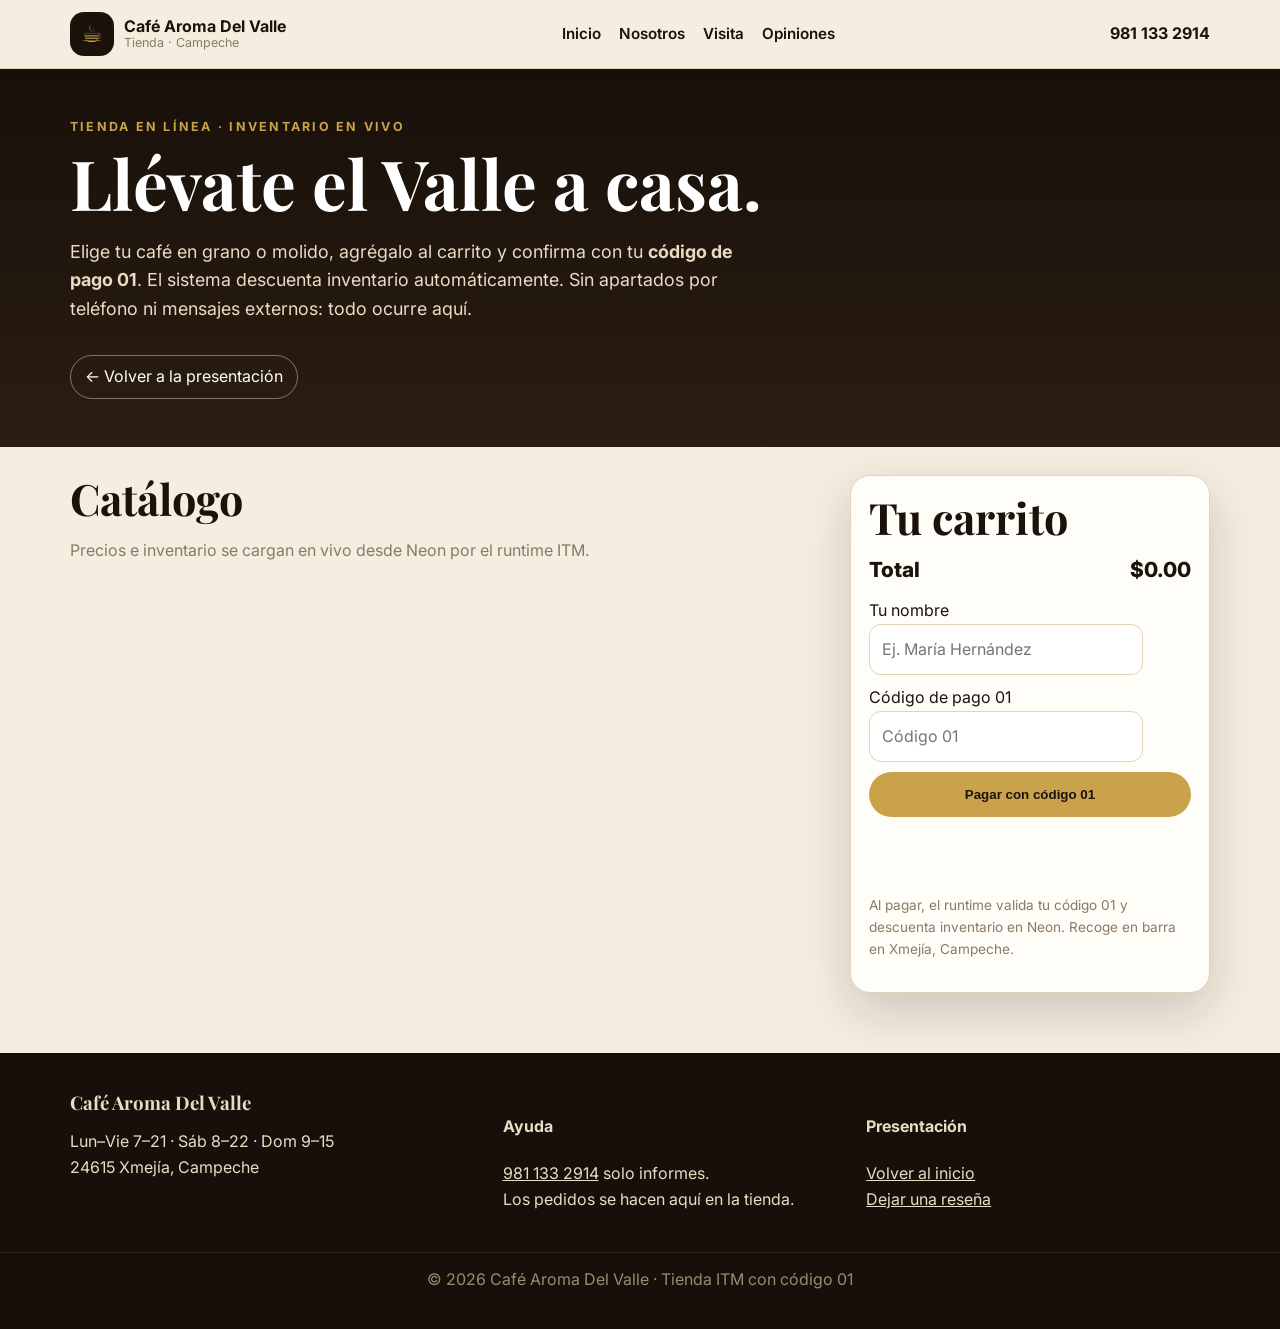
==== commit 8897d85e: "generate tienda/index.html" ====
--- a/tienda/index.html
+++ b/tienda/index.html
@@ -4,139 +4,131 @@
 <meta charset="UTF-8">
 <meta name="viewport" content="width=device-width, initial-scale=1.0">
 <title>Tienda — Café Aroma Del Valle</title>
-<meta name="description" content="Tienda en línea de Café Aroma Del Valle: espresso, latte, grano tostado. Carrito y pago con código 01.">
+<meta name="description" content="Tienda en línea de Café Aroma Del Valle. Catálogo, carrito y pago con código 01 conectados por el runtime ITM y Neon.">
 <link rel="stylesheet" href="../styles.css">
-<script type="application/ld+json">
-{
-  "@context": "https://schema.org",
-  "@type": "Store",
-  "name": "Café Aroma Del Valle - Tienda",
-  "url": "/tienda/",
-  "telephone": "9811332914",
-  "address": {"@type":"PostalAddress","addressLocality":"Campeche","addressRegion":"Campeche","postalCode":"24615","addressCountry":"MX"}
-}
-</script>
+<link rel="preconnect" href="https://fonts.googleapis.com">
+<link rel="preconnect" href="https://fonts.gstatic.com" crossorigin>
+<link href="https://fonts.googleapis.com/css2?family=Playfair+Display:wght@600;700;800&family=Inter:wght@400;500;600;700&display=swap" rel="stylesheet">
 </head>
 <body>
-<header class="topbar">
-  <div class="wrap topbar-inner">
-    <a class="brand" href="../index.html" data-eb-editable="link" data-eb-key="tienda-index.a.1" data-eb-role="a" data-eb-kind="link"><span class="brand-mark">☕</span><span class="brand-text">Café <strong>Aroma Del Valle</strong></span></a>
-    <nav class="nav"><a href="../index.html#destacados" data-eb-editable="link" data-eb-key="tienda-index.a.2" data-eb-role="a" data-eb-kind="link">Destacados</a><a href="../index.html#visita" data-eb-editable="link" data-eb-key="tienda-index.a.3" data-eb-role="a" data-eb-kind="link">Visita</a><a href="../index.html#opiniones" data-eb-editable="link" data-eb-key="tienda-index.a.4" data-eb-role="a" data-eb-kind="link">Opiniones</a></nav>
-    <div class="top-actions"><a class="btn btn-dark" href="../index.html" data-eb-editable="link" data-eb-key="tienda-index.a.5" data-eb-role="a" data-eb-kind="link">← Volver</a></div>
+<header class="site-header">
+  <div class="container header-inner">
+    <a class="brand" href="../index.html" data-eb-editable="link" data-eb-key="tienda-index.a.1" data-eb-role="a" data-eb-kind="link"><span class="brand-mark">☕</span><span class="brand-text"><strong>Café Aroma Del Valle</strong><small>Tienda · Campeche</small></span></a>
+    <nav class="main-nav" id="mainNav" aria-label="Navegación tienda">
+      <a href="../index.html" data-eb-editable="link" data-eb-key="tienda-index.a.2" data-eb-role="a" data-eb-kind="link">Inicio</a>
+      <a href="../index.html#nosotros" data-eb-editable="link" data-eb-key="tienda-index.a.3" data-eb-role="a" data-eb-kind="link">Nosotros</a>
+      <a href="../index.html#visita" data-eb-editable="link" data-eb-key="tienda-index.a.4" data-eb-role="a" data-eb-kind="link">Visita</a>
+      <a href="../index.html#opiniones" data-eb-editable="link" data-eb-key="tienda-index.a.5" data-eb-role="a" data-eb-kind="link">Opiniones</a>
+    </nav>
+    <div class="header-actions">
+      <a class="header-phone" href="tel:+529811332914" data-eb-editable="link" data-eb-key="tienda-index.a.6" data-eb-role="a" data-eb-kind="link">981 133 2914</a>
+      <button class="nav-toggle" id="navToggle" aria-label="Abrir menú" aria-expanded="false" data-eb-editable="link" data-eb-key="tienda-index.button.7" data-eb-role="button" data-eb-kind="link">☰</button>
+    </div>
   </div>
 </header>
 
 <section class="store-hero">
-  <div class="wrap">
-    <p class="eyebrow eyebrow-light" data-eb-editable="text" data-eb-key="tienda-index.p.6" data-eb-role="p" data-eb-kind="text">Tienda en línea · /tienda</p>
-    <h1 data-eb-editable="text" data-eb-key="tienda-index.h1.7" data-eb-role="h1" data-eb-kind="text">Café para casa, listo para pedir</h1>
-    <p class="lead" data-eb-editable="text" data-eb-key="tienda-index.p.8" data-eb-role="p" data-eb-kind="text">Catálogo conectado al inventario. Elige, agrega al carrito y paga con código 01. Sin llamadas para comprar: todo ocurre aquí.</p>
-    <p class="muted small" style="color:#e9dcc2" data-eb-editable="text" data-eb-key="tienda-index.p.9" data-eb-role="p" data-eb-kind="text">Recoge en barra · Lun–Vie 7:00–21:00 · Sáb 8:00–22:00 · Dom 9:00–15:00 · Xmejía, Campeche</p>
+  <div class="container">
+    <p class="eyebrow eyebrow-light" data-eb-editable="text" data-eb-key="tienda-index.p.8" data-eb-role="p" data-eb-kind="text">Tienda en línea · Inventario en vivo</p>
+    <h1 data-eb-editable="text" data-eb-key="tienda-index.h1.9" data-eb-role="h1" data-eb-kind="text">Llévate el Valle a casa.</h1>
+    <p class="lead" style="color:#e9dcc3;max-width:680px" data-eb-editable="text" data-eb-key="tienda-index.p.10" data-eb-role="p" data-eb-kind="text">Elige tu café en grano o molido, agrégalo al carrito y confirma con tu <strong>código de pago 01</strong>. El sistema descuenta inventario automáticamente. Sin apartados por teléfono ni mensajes externos: todo ocurre aquí.</p>
+    <a class="back-link" href="../index.html" data-eb-editable="link" data-eb-key="tienda-index.a.11" data-eb-role="a" data-eb-kind="link">← Volver a la presentación</a>
   </div>
 </section>
 
-<main class="wrap">
-<!-- CONTRATO ITM STORE: runtime hidrata -->
+<main class="container">
+<!--
+  CATÁLOGO INICIAL SUGERIDO PARA EL WORKER (registrar en Neon, no como JSON público):
+  1) Espresso del Valle — 250g grano — Espresso — $185 — imagen user_asset 0323ac94-9f07-47de-a598-593b2d98a83f
+  2) Espresso del Valle — 1kg grano — Espresso — $620 — misma imagen
+  3) V60 Lote del día — 250g molido medio — Filtrados — $195
+  4) Capuchino Valle kit (café + cacao) — Kits — $240
+  5) Cold Brew 12h botella 500ml — Bebidas frías — $95
+  6) Rol de canela x2 (solo pickup) — Panadería — $70
+  El runtime ITM hidrata [data-itm-product-list] desde Neon usando este diseño.
+-->
 <div data-itm-store data-project-id="281a419a-ce5a-4402-bc18-6fa46e6c212f">
-  <div class="store-grid">
+  <div class="store-layout">
     <section aria-label="Catálogo">
-      <h2 data-eb-editable="text" data-eb-key="tienda-index.h2.10" data-eb-role="h2" data-eb-kind="text">Catálogo</h2>
-      <p class="muted small" data-eb-editable="text" data-eb-key="tienda-index.p.11" data-eb-role="p" data-eb-kind="text">Existencias y precios se sincronizan con Neon vía el runtime ITM.</p>
-      <div data-itm-product-list class="product-list">
+      <h2 data-eb-editable="text" data-eb-key="tienda-index.h2.12" data-eb-role="h2" data-eb-kind="text">Catálogo</h2>
+      <p class="muted" data-eb-editable="text" data-eb-key="tienda-index.p.13" data-eb-role="p" data-eb-kind="text">Precios e inventario se cargan en vivo desde Neon por el runtime ITM.</p>
+      <div data-itm-product-list class="product-grid">
         <template data-itm-product-card>
           <article class="product-card">
-            <img data-itm-product-image src="" alt="" data-eb-editable="image" data-eb-key="tienda-index.img.12" data-eb-role="img" data-eb-kind="image">
+            <img data-itm-product-image src="https://itm-void-excepcional.pages.dev/api/itm-project-assets?file=0323ac94-9f07-47de-a598-593b2d98a83f" alt="Producto Café Aroma Del Valle" loading="lazy" data-eb-editable="image" data-eb-key="tienda-index.img.14" data-eb-role="img" data-eb-kind="image">
             <div class="product-card-body">
-              <span class="cat" data-itm-product-category></span>
-              <h3 data-itm-product-name data-eb-editable="text" data-eb-key="tienda-index.h3.13" data-eb-role="h3" data-eb-kind="text"></h3>
-              <p class="desc" data-itm-product-description data-eb-editable="text" data-eb-key="tienda-index.p.14" data-eb-role="p" data-eb-kind="text"></p>
-              <div class="row">
-                <span class="card-price" data-itm-product-price></span>
-              </div>
+              <span class="cat" data-itm-product-category>Categoría</span>
+              <h3 data-itm-product-name data-eb-editable="text" data-eb-key="tienda-index.h3.15" data-eb-role="h3" data-eb-kind="text">Nombre del producto</h3>
+              <p data-itm-product-description data-eb-editable="text" data-eb-key="tienda-index.p.16" data-eb-role="p" data-eb-kind="text">Descripción del producto.</p>
+              <span class="price" data-itm-product-price>$0.00</span>
               <div class="card-actions">
-                <button type="button" class="btn btn-outline btn-sm" data-itm-product-open data-eb-editable="link" data-eb-key="tienda-index.button.15" data-eb-role="button" data-eb-kind="link">Ver detalle</button>
-                <button type="button" class="btn btn-dark btn-sm" data-itm-cart-add data-eb-editable="link" data-eb-key="tienda-index.button.16" data-eb-role="button" data-eb-kind="link">Agregar</button>
+                <button type="button" data-itm-product-open data-eb-editable="link" data-eb-key="tienda-index.button.17" data-eb-role="button" data-eb-kind="link">Ver detalle</button>
+                <button type="button" data-itm-cart-add data-eb-editable="link" data-eb-key="tienda-index.button.18" data-eb-role="button" data-eb-kind="link">Agregar</button>
               </div>
             </div>
           </article>
         </template>
       </div>
 
-      <!-- Detalle de producto (hidratado por runtime) -->
-      <div data-itm-product-detail class="detail-modal" hidden>
-        <div class="detail-box" role="dialog" aria-modal="true" aria-label="Detalle de producto">
-          <img data-itm-detail-image src="" alt="" data-eb-editable="image" data-eb-key="tienda-index.img.17" data-eb-role="img" data-eb-kind="image">
+      <!-- Detalle de producto (hidratado por runtime ITM) -->
+      <div data-itm-product-detail class="product-detail" role="dialog" aria-modal="true" aria-label="Detalle de producto">
+        <div class="detail-inner">
+          <img data-itm-detail-image src="https://itm-void-excepcional.pages.dev/api/itm-project-assets?file=0323ac94-9f07-47de-a598-593b2d98a83f" alt="Detalle de producto" data-eb-editable="image" data-eb-key="tienda-index.img.19" data-eb-role="img" data-eb-kind="image">
           <div class="detail-body">
-            <span class="cat" data-itm-detail-category></span>
-            <h3 data-itm-detail-name data-eb-editable="text" data-eb-key="tienda-index.h3.18" data-eb-role="h3" data-eb-kind="text"></h3>
-            <p class="muted" data-itm-detail-description data-eb-editable="text" data-eb-key="tienda-index.p.19" data-eb-role="p" data-eb-kind="text"></p>
-            <p class="card-price" data-itm-detail-price data-eb-editable="text" data-eb-key="tienda-index.p.20" data-eb-role="p" data-eb-kind="text"></p>
-            <label class="qty-row">Cantidad
-              <input type="number" min="1" value="1" data-itm-detail-quantity>
+            <span class="cat" data-itm-detail-category>Categoría</span>
+            <h3 data-itm-detail-name data-eb-editable="text" data-eb-key="tienda-index.h3.20" data-eb-role="h3" data-eb-kind="text">Nombre del producto</h3>
+            <p data-itm-detail-description data-eb-editable="text" data-eb-key="tienda-index.p.21" data-eb-role="p" data-eb-kind="text">Descripción completa.</p>
+            <strong data-itm-detail-price>$0.00</strong>
+            <label class="qty-row">Cantidad:
+              <input type="number" min="1" value="1" data-itm-detail-quantity aria-label="Cantidad">
             </label>
-            <div class="card-actions">
-              <button type="button" class="btn btn-dark" data-itm-detail-add data-eb-editable="link" data-eb-key="tienda-index.button.21" data-eb-role="button" data-eb-kind="link">Agregar al carrito</button>
-              <button type="button" class="btn btn-outline" data-itm-detail-close data-eb-editable="link" data-eb-key="tienda-index.button.22" data-eb-role="button" data-eb-kind="link">Cerrar</button>
+            <div class="btn-row">
+              <button type="button" class="btn btn-dark btn-sm" data-itm-detail-add data-eb-editable="link" data-eb-key="tienda-index.button.22" data-eb-role="button" data-eb-kind="link">Agregar al carrito</button>
+              <button type="button" class="btn btn-outline-dark btn-sm" data-itm-detail-close data-eb-editable="link" data-eb-key="tienda-index.button.23" data-eb-role="button" data-eb-kind="link">Cerrar</button>
             </div>
           </div>
         </div>
       </div>
     </section>
 
-    <aside aria-label="Carrito y checkout">
-      <div data-itm-cart class="cart">
-        <h3 data-eb-editable="text" data-eb-key="tienda-index.h3.23" data-eb-role="h3" data-eb-kind="text">Tu carrito</h3>
-        <div data-itm-cart-items class="cart-items">
-          <template data-itm-cart-item>
-            <div class="cart-item">
-              <div class="line"><strong data-itm-cart-name></strong><span data-itm-cart-price></span></div>
-              <div class="line"><span>Cant: <span data-itm-cart-quantity></span></span><strong data-itm-cart-line-total></strong></div>
-              <div class="line"><button type="button" class="btn btn-outline btn-sm" data-itm-cart-remove data-eb-editable="link" data-eb-key="tienda-index.button.24" data-eb-role="button" data-eb-kind="link">Quitar</button></div>
-            </div>
-          </template>
+    <aside data-itm-cart class="cart-panel" aria-label="Carrito de compra">
+      <h2 data-eb-editable="text" data-eb-key="tienda-index.h2.24" data-eb-role="h2" data-eb-kind="text">Tu carrito</h2>
+      <div data-itm-cart-items></div>
+      <template data-itm-cart-item>
+        <div class="cart-item">
+          <strong data-itm-cart-name>Producto</strong>
+          <span><span data-itm-cart-price>$0</span> × <span data-itm-cart-quantity>1</span> = <strong data-itm-cart-line-total>$0</strong></span>
+          <button type="button" data-itm-cart-remove data-eb-editable="link" data-eb-key="tienda-index.button.25" data-eb-role="button" data-eb-kind="link">Quitar</button>
         </div>
-        <p class="cart-total" data-eb-editable="text" data-eb-key="tienda-index.p.25" data-eb-role="p" data-eb-kind="text"><span>Total</span><span data-itm-cart-total>$0.00</span></p>
-        <form data-itm-checkout class="checkout">
-          <label>Nombre para el pedido
-            <input type="text" required autocomplete="name" placeholder="Tu nombre" data-itm-customer-name>
-          </label>
-          <label>Código de pago 01
-            <input type="text" required inputmode="numeric" placeholder="Ej. 01-XXXX" data-itm-payment-code>
-          </label>
-          <button type="submit" class="btn btn-gold" data-itm-pay data-eb-editable="link" data-eb-key="tienda-index.button.26" data-eb-role="button" data-eb-kind="link">Pagar con código 01</button>
-          <p class="checkout-status" data-itm-checkout-status role="status" aria-live="polite" data-eb-editable="text" data-eb-key="tienda-index.p.27" data-eb-role="p" data-eb-kind="text"></p>
-        </form>
-        <p class="muted small" data-eb-editable="text" data-eb-key="tienda-index.p.28" data-eb-role="p" data-eb-kind="text">El inventario se descuenta automáticamente. No se usa teléfono ni WhatsApp para comprar.</p>
-      </div>
+      </template>
+      <p class="cart-total" data-eb-editable="text" data-eb-key="tienda-index.p.26" data-eb-role="p" data-eb-kind="text"><span>Total</span><span data-itm-cart-total>$0.00</span></p>
+
+      <form data-itm-checkout class="checkout-form">
+        <label>Tu nombre
+          <input type="text" data-itm-customer-name placeholder="Ej. María Hernández" autocomplete="name" required>
+        </label>
+        <label>Código de pago 01
+          <input type="text" data-itm-payment-code inputmode="numeric" placeholder="Código 01" required>
+        </label>
+        <button type="submit" class="btn btn-gold" data-itm-pay data-eb-editable="link" data-eb-key="tienda-index.button.27" data-eb-role="button" data-eb-kind="link">Pagar con código 01</button>
+        <p data-itm-checkout-status class="checkout-status" role="status" aria-live="polite" data-eb-editable="text" data-eb-key="tienda-index.p.28" data-eb-role="p" data-eb-kind="text"></p>
+      </form>
+      <p class="muted" style="font-size:.85rem" data-eb-editable="text" data-eb-key="tienda-index.p.29" data-eb-role="p" data-eb-kind="text">Al pagar, el runtime valida tu código 01 y descuenta inventario en Neon. Recoge en barra en Xmejía, Campeche.</p>
     </aside>
   </div>
 </div>
-
-<!-- Catálogo inicial semilla para registro en Neon por el worker -->
-<section class="seed-catalog" aria-label="Catálogo inicial">
-  <h3 data-eb-editable="text" data-eb-key="tienda-index.h3.29" data-eb-role="h3" data-eb-kind="text">Catálogo inicial (semilla para Neon)</h3>
-  <p class="muted small" data-eb-editable="text" data-eb-key="tienda-index.p.30" data-eb-role="p" data-eb-kind="text">El worker registra estos productos si el catálogo está vacío. El runtime ITM los hidrata después; esta lista no es una segunda lógica de pedidos.</p>
-  <script type="application/json" data-itm-catalog-seed>
-  [
-    {"name":"Espresso del Valle","category":"Espresso","price":65,"description":"Doble shot insignia, notas a cacao y piloncillo. Taza en barra o grano para casa.","image":"https://itm-void-excepcional.pages.dev/api/itm-project-assets?file=0323ac94-9f07-47de-a598-593b2d98a83f"},
-    {"name":"Latte Arte Aroma","category":"Latte","price":78,"description":"Espresso doble con leche sedosa y arte. Taza grande para quedarte.","image":"https://upload.wikimedia.org/wikipedia/commons/7/7c/Latte_at_Doppio_Ristretto_Chiang_Mai_02.jpg"},
-    {"name":"Grano Tostado Valle 500g","category":"Grano","price":240,"description":"Tueste medio, entero o molido. Para espresso, prensa o V60.","image":"https://upload.wikimedia.org/wikipedia/commons/4/4f/Coffeebeans.png"},
-    {"name":"Capuchino Cremoso","category":"Clásico","price":75,"description":"Equilibrio clásico espresso, leche y espuma densa con cacao.","image":"https://upload.wikimedia.org/wikipedia/commons/c/cd/Coffee_with_cream_and_sugar_%28Unsplash%29.jpg"}
-  ]
-  </script>
-  <ul class="small">
-    <li><strong>Espresso del Valle</strong> · Espresso · $65 — Doble shot insignia</li>
-    <li><strong>Latte Arte Aroma</strong> · Latte · $78 — Leche sedosa</li>
-    <li><strong>Grano Tostado Valle 500g</strong> · Grano · $240 — Tueste medio</li>
-    <li><strong>Capuchino Cremoso</strong> · Clásico · $75 — Espuma densa</li>
-  </ul>
-</section>
-
-<p style="margin:24px 0" data-eb-editable="text" data-eb-key="tienda-index.p.31" data-eb-role="p" data-eb-kind="text"><a href="../index.html#opiniones" data-eb-editable="link" data-eb-key="tienda-index.a.32" data-eb-role="a" data-eb-kind="link">← Dejar una reseña</a> · <a href="../index.html" data-eb-editable="link" data-eb-key="tienda-index.a.33" data-eb-role="a" data-eb-kind="link">Volver al inicio</a></p>
 </main>
 
-<footer class="footer"><p class="wrap muted small" data-eb-editable="text" data-eb-key="tienda-index.p.34" data-eb-role="p" data-eb-kind="text">© <span id="year">2026</span> Café Aroma Del Valle · Tienda /tienda con código 01 · Compras solo aquí.</p></footer>
-<script src="../script.js"></script>
+<footer class="site-footer">
+  <div class="container footer-grid">
+    <div><h3 data-eb-editable="text" data-eb-key="tienda-index.h3.30" data-eb-role="h3" data-eb-kind="text">Café Aroma Del Valle</h3><p data-eb-editable="text" data-eb-key="tienda-index.p.31" data-eb-role="p" data-eb-kind="text">Lun–Vie 7–21 · Sáb 8–22 · Dom 9–15<br>24615 Xmejía, Campeche</p></div>
+    <div><h4 data-eb-editable="text" data-eb-key="tienda-index.h4.32" data-eb-role="h4" data-eb-kind="text">Ayuda</h4><p data-eb-editable="text" data-eb-key="tienda-index.p.33" data-eb-role="p" data-eb-kind="text"><a href="tel:+529811332914" data-eb-editable="link" data-eb-key="tienda-index.a.34" data-eb-role="a" data-eb-kind="link">981 133 2914</a> solo informes.<br>Los pedidos se hacen aquí en la tienda.</p></div>
+    <div><h4 data-eb-editable="text" data-eb-key="tienda-index.h4.35" data-eb-role="h4" data-eb-kind="text">Presentación</h4><p data-eb-editable="text" data-eb-key="tienda-index.p.36" data-eb-role="p" data-eb-kind="text"><a href="../index.html" data-eb-editable="link" data-eb-key="tienda-index.a.37" data-eb-role="a" data-eb-kind="link">Volver al inicio</a><br><a href="../index.html#opiniones" data-eb-editable="link" data-eb-key="tienda-index.a.38" data-eb-role="a" data-eb-kind="link">Dejar una reseña</a></p></div>
+  </div>
+  <p class="footer-legal" data-eb-editable="text" data-eb-key="tienda-index.p.39" data-eb-role="p" data-eb-kind="text">© <span id="year">2026</span> Café Aroma Del Valle · Tienda ITM con código 01</p>
+</footer>
+
+<script src="../script.js" defer></script>
 
 <section id="perfil-usuario" aria-label="Perfil del visitante">
   <div data-itm-profile data-project-id="281a419a-ce5a-4402-bc18-6fa46e6c212f"></div>
--- a/styles.css
+++ b/styles.css
@@ -1,152 +1,108 @@
 :root{
-  --bg:#faf6ee; --cream:#f0e6d3; --ink:#1a120b; --muted:#6b5f4f;
-  --gold:#c9a86a; --gold-d:#a5813f; --dark:#231710; --dark2:#2e2015;
-  --card:#fffdf8; --line:#e5d8bd; --ok:#2e7d32; --radius:16px;
-  --shadow:0 10px 30px rgba(26,18,11,.12);
+  --bg:#f5ede0; --bg-cream:#efe2cc; --ink:#1a120b; --ink-soft:#3d2f22;
+  --gold:#c9a24b; --gold-dark:#a37e2c; --card:#fffaf0; --line:#e2d3b8;
+  --dark:#17100a; --dark-2:#241811; --muted:#8a7a65;
+  --radius:18px; --shadow:0 18px 50px rgba(26,18,11,.18);
+  --font-display:"Playfair Display",Georgia,serif; --font-body:"Inter",system-ui,sans-serif;
 }
-*{box-sizing:border-box}
-html{scroll-behavior:smooth}
-body{margin:0;font-family:Georgia,'Times New Roman',serif;background:var(--bg);color:var(--ink);line-height:1.6}
-a{color:inherit}
-.wrap{max-width:1120px;margin:0 auto;padding:0 20px}
-.eyebrow{text-transform:uppercase;letter-spacing:.18em;font-size:.78rem;color:var(--gold-d);font-family:system-ui,Arial,sans-serif;font-weight:700;margin:0 0 8px}
+*{box-sizing:border-box}html{scroll-behavior:smooth}
+body{margin:0;font-family:var(--font-body);background:var(--bg);color:var(--ink);line-height:1.6}
+img{max-width:100%;display:block} a{color:inherit}
+.container{max-width:1180px;margin:0 auto;padding:0 20px}
+.eyebrow{text-transform:uppercase;letter-spacing:.18em;font-size:.78rem;font-weight:700;color:var(--gold-dark);margin:0 0 8px}
 .eyebrow-light{color:var(--gold)}
-h1,h2,h3{line-height:1.15;margin:.2em 0 .4em}
-h1{font-size:clamp(2.2rem,5vw,3.6rem)}
-h2{font-size:clamp(1.6rem,3.2vw,2.3rem)}
-.lead{font-size:1.15rem;max-width:34em}
-.muted{color:var(--muted)} .small{font-size:.9rem} .light{color:#fff}
-.section{padding:64px 0}
-.section-cream{background:linear-gradient(#f6eeda,#efe0c2)}
-.section-dark{background:radial-gradient(1200px 500px at 20% 0%,#3d2a1a,#1a120b);color:#f5ede0}
-.center{text-align:center;margin-top:24px}
-
-/* topbar */
-.topbar{position:sticky;top:0;z-index:20;background:rgba(250,246,238,.95);backdrop-filter:blur(8px);border-bottom:1px solid var(--line)}
-.topbar-inner{display:flex;align-items:center;justify-content:space-between;gap:16px;padding:12px 20px}
-.brand{text-decoration:none;display:flex;align-items:center;gap:10px}
-.brand-mark{background:var(--dark);color:var(--gold);width:38px;height:38px;display:grid;place-items:center;border-radius:50%;font-size:1.2rem}
-.brand-text{font-family:system-ui,Arial,sans-serif;letter-spacing:.02em}
-.nav{display:flex;gap:18px;font-family:system-ui,Arial,sans-serif}
-.nav a{text-decoration:none;font-weight:600;font-size:.95rem}
-.nav a:hover{color:var(--gold-d)}
-.top-actions{display:flex;align-items:center;gap:10px}
-.btn{display:inline-block;text-decoration:none;border:0;cursor:pointer;font-family:system-ui,Arial,sans-serif;font-weight:700;border-radius:999px;padding:10px 20px;transition:.15s}
-.btn-lg{padding:14px 28px;font-size:1.05rem}
-.btn-gold{background:var(--gold);color:#1a120b}
-.btn-gold:hover{background:var(--gold-d);color:#fff}
-.btn-dark{background:var(--dark);color:#f5ede0}
-.btn-dark:hover{background:#000}
-.btn-ghost{border:2px solid #fff;color:#fff}
-.btn-ghost-dark{border:2px solid var(--dark);color:var(--dark)}
-.menu-btn{display:none;background:var(--dark);color:#fff;border:0;border-radius:10px;padding:8px 12px;font-size:1.1rem}
-.mobile-nav{display:flex;flex-direction:column;gap:10px;padding:12px 20px 18px;border-top:1px solid var(--line);background:var(--bg)}
-.mobile-nav a{text-decoration:none;font-weight:700;font-family:system-ui,sans-serif}
-
+h1,h2,h3{font-family:var(--font-display);line-height:1.08;margin:0 0 12px}
+h1{font-size:clamp(2.6rem,5.4vw,4.4rem)} h2{font-size:clamp(1.9rem,3.4vw,2.7rem)}
+.lead{font-size:1.12rem;color:var(--ink-soft)} .muted{color:var(--muted)}
+.btn{display:inline-block;padding:13px 22px;border-radius:999px;font-weight:700;text-decoration:none;border:2px solid transparent;cursor:pointer;transition:.2s}
+.btn-gold{background:var(--gold);color:#1a120b}.btn-gold:hover{background:#dbb65e}
+.btn-outline{border-color:rgba(255,255,255,.7);color:#fff}.btn-outline:hover{background:rgba(255,255,255,.14)}
+.btn-dark{background:var(--ink);color:#fff}.btn-dark:hover{background:#000}
+.btn-outline-dark{border-color:var(--ink);color:var(--ink)}.btn-outline-dark:hover{background:var(--ink);color:#fff}
+.btn-sm{padding:9px 16px;font-size:.9rem}.link-gold{color:var(--gold);font-weight:700;text-decoration:none}
+/* header */
+.site-header{position:sticky;top:0;z-index:50;background:rgba(245,237,224,.94);backdrop-filter:blur(10px);border-bottom:1px solid var(--line)}
+.header-inner{display:flex;align-items:center;justify-content:space-between;gap:16px;padding:12px 20px}
+.brand{display:flex;gap:10px;align-items:center;text-decoration:none}
+.brand-mark{width:44px;height:44px;display:grid;place-items:center;background:var(--ink);color:var(--gold);border-radius:14px;font-size:24px}
+.brand-text{display:flex;flex-direction:column;line-height:1.1}.brand-text small{color:var(--muted);font-size:.78rem}
+.main-nav{display:flex;gap:18px;align-items:center}.main-nav a{text-decoration:none;font-weight:600;font-size:.95rem}
+.header-actions{display:flex;align-items:center;gap:12px}.header-phone{font-weight:700;text-decoration:none}
+.nav-toggle{display:none;border:1px solid var(--line);background:#fff;border-radius:10px;padding:8px 12px;font-size:18px}
 /* hero */
-.hero{position:relative;min-height:78vh;display:flex;align-items:end;overflow:hidden;background:#1a120b;color:#fff}
-.hero-bg{position:absolute;inset:0;background:url('https://upload.wikimedia.org/wikipedia/commons/3/3b/Barista_prepares_espresso_at_coffee_shop.jpg') center/cover no-repeat}
-.hero-overlay{position:absolute;inset:0;background:linear-gradient(180deg,rgba(0,0,0,.25),rgba(26,18,11,.88) 75%)}
-.hero-content{position:relative;padding:80px 20px 48px}
-.hero-content h1 span{color:var(--gold)}
-.hero-ctas{display:flex;gap:12px;flex-wrap:wrap;margin:18px 0}
-.hero-meta{display:grid;grid-template-columns:repeat(3,minmax(0,1fr));gap:12px;background:rgba(255,253,248,.1);border:1px solid rgba(255,255,255,.2);border-radius:var(--radius);padding:14px 18px;backdrop-filter:blur(6px)}
-.hero-meta dt{font-family:system-ui;font-size:.75rem;text-transform:uppercase;letter-spacing:.12em;color:var(--gold)}
-.hero-meta dd{margin:2px 0 0}
-.hero-meta a{color:#fff}
-
-/* grids */
-.grid-2{display:grid;grid-template-columns:1.05fr .95fr;gap:32px;align-items:start}
-.check-list{padding:0;list-style:none;display:grid;gap:10px}
-.check-list li{background:var(--card);border:1px solid var(--line);border-radius:12px;padding:10px 14px;box-shadow:var(--shadow)}
-.inline-ctas{display:flex;align-items:center;gap:16px;margin-top:16px;flex-wrap:wrap}
-.link-arrow{font-weight:700;color:var(--gold-d)}
-.media-card{margin:0;background:var(--card);border:1px solid var(--line);border-radius:var(--radius);overflow:hidden;box-shadow:var(--shadow)}
-.media-card img{width:100%;height:360px;object-fit:cover;display:block}
-.media-card figcaption{padding:10px 14px;font-size:.9rem;color:var(--muted)}
-
-/* product feat */
-.cards-3{display:grid;grid-template-columns:repeat(3,1fr);gap:18px;margin:24px 0}
-.product-feat{background:var(--card);border:1px solid var(--line);border-radius:var(--radius);overflow:hidden;box-shadow:var(--shadow)}
-.product-feat img{width:100%;height:220px;object-fit:cover;display:block}
-.product-feat-body{padding:16px}
-.tag{display:inline-block;font-family:system-ui;font-size:.75rem;font-weight:800;letter-spacing:.08em;text-transform:uppercase;background:var(--dark);color:var(--gold);border-radius:999px;padding:4px 10px;margin-bottom:8px}
-.price{font-size:1.3rem;font-weight:800}
-.price span{font-size:.9rem;color:var(--muted);font-weight:400}
-
-/* gallery */
-.gallery{display:grid;grid-template-columns:repeat(3,1fr);gap:14px;margin:22px 0}
-.gallery figure{margin:0;background:rgba(255,255,255,.06);border:1px solid rgba(255,255,255,.15);border-radius:14px;overflow:hidden}
-.gallery img{width:100%;height:220px;object-fit:cover;display:block}
-.gallery figcaption{padding:10px 12px;font-size:.9rem;color:#e9dcc2}
-.dark-cta{display:flex;align-items:center;justify-content:space-between;gap:16px;background:rgba(201,168,106,.14);border:1px solid rgba(201,168,106,.4);border-radius:14px;padding:16px 18px;flex-wrap:wrap}
-
-/* cta box */
-.cta-box{background:var(--dark);color:#f5ede0;border-radius:20px;padding:32px;display:grid;grid-template-columns:1.3fr .7fr;gap:24px;align-items:center;box-shadow:var(--shadow)}
-.cta-box h2{color:#fff}
-.mini-list{padding:0;list-style:none;display:grid;gap:6px;color:#e9dcc2}
-.cta-actions{display:grid;gap:10px;justify-items:start}
-
-/* map */
-.map-wrap{border-radius:var(--radius);overflow:hidden;border:1px solid var(--line);box-shadow:var(--shadow);min-height:320px}
-.map-wrap iframe{width:100%;height:100%;min-height:380px;display:block}
-
+.hero{position:relative;color:#fff;background:var(--dark);overflow:hidden}
+.hero-bg{position:absolute;inset:0;background:url('https://thumb.wikimedia.org/wikipedia/commons/thumb/c/c8/Interior_Johnie%27s_Coffee_Shop_2021_2.jpg/1280px-Interior_Johnie%27s_Coffee_Shop_2021_2.jpg') center/cover;opacity:.42}
+.hero::after{content:"";position:absolute;inset:0;background:linear-gradient(100deg,rgba(15,9,5,.82) 20%,rgba(15,9,5,.35) 60%,rgba(15,9,5,.15))}
+.hero-grid{position:relative;z-index:1;display:grid;grid-template-columns:1.1fr .9fr;gap:32px;padding:64px 20px}
+.hero-copy h1 em{color:var(--gold);font-style:italic}
+.hero-cta{display:flex;gap:12px;flex-wrap:wrap;margin:20px 0}
+.hero-meta{display:flex;gap:18px;list-style:none;padding:14px 0 0;margin:0;flex-wrap:wrap;border-top:1px solid rgba(255,255,255,.25)}
+.hero-card{background:var(--card);color:var(--ink);border-radius:22px;overflow:hidden;box-shadow:var(--shadow);align-self:center}
+.hero-card img{height:300px;width:100%;object-fit:cover}
+.hero-card-body{padding:20px}.card-kicker{color:var(--gold-dark);font-weight:800;text-transform:uppercase;font-size:.75rem;letter-spacing:.14em;margin:0}
+/* strip */
+.strip{background:var(--ink);color:var(--gold);border-block:3px solid var(--gold)}
+.strip-inner{display:flex;gap:12px;justify-content:center;flex-wrap:wrap;padding:10px 20px;font-weight:700;text-transform:uppercase;font-size:.82rem;letter-spacing:.08em}
+/* sections */
+.section{padding:70px 0}.section-dark{background:radial-gradient(1000px 500px at 20% 0%,#3a2716,#17100a);color:#f5ede0}
+.section-cream{background:var(--bg-cream);border-block:1px solid var(--line)}
+.grid-2{display:grid;grid-template-columns:1fr 1fr;gap:36px;align-items:start}
+.feature-grid{display:grid;grid-template-columns:1fr 1fr;gap:14px;margin:22px 0}
+.feature{background:var(--card);border:1px solid var(--line);border-radius:16px;padding:16px}
+.media-stack{position:relative;display:grid;gap:14px}
+.media-main{border-radius:20px;box-shadow:var(--shadow);height:380px;object-fit:cover;width:100%}
+.media-small{border-radius:16px;border:6px solid #fff;box-shadow:var(--shadow);height:190px;object-fit:cover}
+.media-badge{position:absolute;left:16px;bottom:200px;background:var(--ink);color:#fff;border-radius:16px;padding:12px 16px;box-shadow:var(--shadow)}
+.section-head{display:flex;justify-content:space-between;align-items:end;gap:16px;margin-bottom:24px;flex-wrap:wrap}
+.cards-3{display:grid;grid-template-columns:repeat(3,1fr);gap:18px}
+.product-showcase{grid-row:span 2;background:#fffaf0;color:var(--ink);border-radius:20px;overflow:hidden}
+.product-showcase img{height:320px;width:100%;object-fit:cover}
+.product-showcase-body{padding:20px}.tag{background:var(--ink);color:var(--gold);display:inline-block;font-size:.75rem;font-weight:800;padding:4px 10px;border-radius:999px;text-transform:uppercase;letter-spacing:.08em}
+.mini-card{background:rgba(255,250,240,.07);border:1px solid rgba(201,162,75,.4);border-radius:16px;padding:18px}
+.price-hint{color:var(--gold);font-weight:700}.store-note{margin-top:18px;color:#d8c9ad}.store-note a{color:var(--gold)}
+.info-list{list-style:none;padding:0;display:grid;gap:10px}.info-list li{background:var(--card);border:1px solid var(--line);padding:12px 14px;border-radius:14px}
+.btn-row{display:flex;gap:12px;flex-wrap:wrap;margin-top:16px}
+.map-wrap iframe{width:100%;min-height:420px;border-radius:20px;box-shadow:var(--shadow)}
 /* comments */
-.section-sub{color:var(--muted);max-width:60em}
-.comments-layout{display:grid;grid-template-columns:.9fr 1.1fr;gap:18px;margin-top:20px}
-.profile-card,.comments-card{background:var(--card);border:1px solid var(--line);border-radius:var(--radius);padding:20px;box-shadow:var(--shadow)}
-.profile-card h3,.comments-card h3{margin-top:0}
-[data-itm-profile],[data-itm-comments]{display:grid;gap:12px}
-/* Estilo base para lo que renderice comments.js */
-[data-itm-profile] button,[data-itm-comments] button{background:var(--dark);color:#fff;border:0;border-radius:999px;padding:9px 16px;font-weight:700;cursor:pointer;font-family:system-ui}
-[data-itm-profile] button:hover,[data-itm-comments] button:hover{background:#000}
-[data-itm-profile] input,[data-itm-profile] textarea,[data-itm-comments] input,[data-itm-comments] textarea{width:100%;border:1px solid var(--line);border-radius:10px;padding:10px 12px;font:inherit;background:#fff}
-[data-itm-comments] img{border-radius:10px}
-
-/* store */
-.store-hero{background:radial-gradient(900px 400px at 30% 0%,#3d2a1a,#1a120b);color:#f5ede0;padding:48px 0}
-.store-grid{display:grid;grid-template-columns:1.4fr .8fr;gap:20px;align-items:start;margin:26px 0 60px}
-.product-list{display:grid;grid-template-columns:repeat(2,1fr);gap:16px}
-.product-card{background:var(--card);border:1px solid var(--line);border-radius:14px;overflow:hidden;display:flex;flex-direction:column;box-shadow:var(--shadow)}
-.product-card img{width:100%;height:190px;object-fit:cover}
+.section-intro{max-width:760px}
+.comments-grid{display:grid;grid-template-columns:360px 1fr;gap:18px;margin-top:22px}
+.comments-profile-card,.comments-list-card{background:#fffdf7;border:1px solid var(--line);border-radius:20px;padding:20px;box-shadow:0 10px 30px rgba(26,18,11,.08)}
+[data-itm-profile] button,[data-itm-comments] button{background:var(--ink);color:#fff;border:0;border-radius:999px;padding:10px 16px;font-weight:700;cursor:pointer}
+[data-itm-profile] input,[data-itm-comments] input,[data-itm-comments] textarea{width:100%;border:1px solid var(--line);border-radius:12px;padding:10px 12px;font:inherit;background:#fff}
+/* footer */
+.site-footer{background:var(--dark);color:#e9dcc3;padding:40px 0 20px}
+.footer-grid{display:grid;grid-template-columns:1.2fr 1fr 1fr;gap:20px}
+.footer-legal{text-align:center;color:#9a8a70;border-top:1px solid #33271b;margin-top:24px;padding-top:14px}
+/* tienda */
+.store-hero{background:linear-gradient(180deg,#17100a,#2b1d11);color:#fff;padding:48px 0}
+.store-layout{display:grid;grid-template-columns:1fr 360px;gap:22px;padding:28px 0 60px;align-items:start}
+.product-grid{display:grid;grid-template-columns:repeat(auto-fill,minmax(240px,1fr));gap:16px}
+.product-card{background:var(--card);border:1px solid var(--line);border-radius:18px;overflow:hidden;display:flex;flex-direction:column}
+.product-card img{height:200px;object-fit:cover;width:100%;background:#ddd}
 .product-card-body{padding:14px;display:grid;gap:8px}
-.product-card h3{margin:0}
-.product-card .desc{color:var(--muted);font-size:.95rem;min-height:3em}
-.product-card .row{display:flex;align-items:center;justify-content:space-between;gap:10px}
-.cat{font-family:system-ui;font-size:.75rem;font-weight:800;text-transform:uppercase;letter-spacing:.08em;color:var(--gold-d)}
-.card-price{font-weight:800;font-size:1.15rem}
-.card-actions{display:flex;gap:8px}
-.btn-sm{padding:8px 14px;font-size:.9rem}
-.btn-outline{background:#fff;border:2px solid var(--dark);color:var(--dark)}
-.detail-modal{position:fixed;inset:0;background:rgba(0,0,0,.6);display:grid;place-items:center;padding:18px;z-index:40}
-.detail-modal[hidden]{display:none}
-.detail-box{background:#fffdf8;border-radius:18px;max-width:760px;width:100%;overflow:hidden;display:grid;grid-template-columns:1fr 1fr}
-.detail-box img{width:100%;height:100%;min-height:300px;object-fit:cover}
+.product-card h3{margin:0;font-size:1.2rem}.product-card .cat,.cat{font-size:.78rem;text-transform:uppercase;letter-spacing:.1em;color:var(--gold-dark);font-weight:800}
+.product-card .price,[data-itm-product-price]{font-weight:800;font-size:1.15rem}
+[data-itm-detail-price]{font-size:1.4rem;font-weight:800}
+[data-itm-cart-remove]{background:#fff;border:1px solid var(--line);border-radius:999px;padding:6px 12px;font-weight:700;cursor:pointer}
+[data-itm-cart-remove]:hover{border-color:var(--ink)}
+.card-actions{display:flex;gap:8px}.card-actions button{flex:1;border-radius:999px;padding:10px;border:1px solid var(--ink);cursor:pointer;font-weight:700}
+.card-actions [data-itm-product-open]{background:#fff}
+.card-actions [data-itm-cart-add]{background:var(--ink);color:#fff}
+.product-detail{position:fixed;inset:0;display:none;place-items:center;background:rgba(0,0,0,.6);z-index:80;padding:18px}
+.product-detail.open{display:grid}
+.detail-inner{background:#fffdf7;border-radius:22px;max-width:760px;width:100%;display:grid;grid-template-columns:1fr 1fr;overflow:hidden}
+.detail-inner img{width:100%;height:100%;object-fit:cover;min-height:320px}
 .detail-body{padding:22px;display:grid;gap:10px;align-content:start}
-.qty-row{display:flex;align-items:center;gap:10px}
-.qty-row input{width:80px;padding:8px 10px;border:1px solid var(--line);border-radius:10px;font:inherit}
-.cart{background:var(--card);border:1px solid var(--line);border-radius:16px;padding:18px;box-shadow:var(--shadow);position:sticky;top:76px}
-.cart-items{display:grid;gap:10px;margin:12px 0}
-.cart-item{display:grid;gap:4px;border:1px solid var(--line);border-radius:12px;padding:10px 12px;background:#fff}
-.cart-item .line{display:flex;justify-content:space-between;gap:10px;align-items:center}
-.cart-total{font-size:1.25rem;font-weight:800;display:flex;justify-content:space-between;border-top:2px dashed var(--line);padding-top:10px}
-.checkout{display:grid;gap:10px;margin-top:12px}
-.checkout label{font-family:system-ui;font-weight:700;font-size:.9rem;display:grid;gap:6px}
-.checkout input{border:1px solid var(--line);border-radius:10px;padding:10px 12px;font:inherit}
-.checkout-status{min-height:1.5em;font-size:.95rem}
-.seed-catalog{margin-top:18px;background:#fff;border:1px dashed var(--line);border-radius:12px;padding:14px}
-
-/* footer */
-.footer{background:var(--dark);color:#d9cbae;padding:32px 0 18px;margin-top:0}
-.footer-grid{display:grid;grid-template-columns:1.2fr .8fr .8fr;gap:18px}
-.footer a{color:#fff}
-
-/* responsive */
-@media(max-width:900px){
-  .nav{display:none}.menu-btn{display:block}
-  .grid-2,.cta-box,.store-grid,.comments-layout,.footer-grid{grid-template-columns:1fr}
-  .cards-3,.gallery,.product-list{grid-template-columns:1fr 1fr}
-  .hero-meta{grid-template-columns:1fr}
-  .detail-box{grid-template-columns:1fr}
+.qty-row{display:flex;gap:10px;align-items:center}.qty-row input{width:90px;padding:10px;border-radius:10px;border:1px solid var(--line)}
+.cart-panel{position:sticky;top:84px;background:#fffdf7;border:1px solid var(--line);border-radius:20px;padding:18px;box-shadow:var(--shadow)}
+.cart-item{display:grid;gap:6px;border-bottom:1px dashed var(--line);padding:10px 0}
+.cart-total{font-size:1.3rem;font-weight:800;display:flex;justify-content:space-between;margin:12px 0}
+.checkout-form{display:grid;gap:10px;margin-top:12px}.checkout-form input{padding:12px;border-radius:12px;border:1px solid var(--line);font:inherit}
+.checkout-status{min-height:1.4em;font-weight:600}
+.back-link{display:inline-block;margin-top:14px;color:#fff;text-decoration:none;border:1px solid rgba(255,255,255,.4);padding:8px 14px;border-radius:999px}
+@media(max-width:960px){
+  .hero-grid,.grid-2,.comments-grid,.store-layout,.detail-inner{grid-template-columns:1fr}
+  .cards-3{grid-template-columns:1fr 1fr}.main-nav{display:none;position:absolute;top:68px;right:12px;background:#fff;border:1px solid var(--line);border-radius:14px;padding:12px;flex-direction:column}.main-nav.open{display:flex}.nav-toggle{display:block}
+  .cart-panel{position:static}.media-badge{bottom:auto;top:12px}
 }
-@media(max-width:560px){.cards-3,.gallery,.product-list{grid-template-columns:1fr}.section{padding:44px 0}}
+@media(max-width:620px){.cards-3{grid-template-columns:1fr}.feature-grid{grid-template-columns:1fr}}
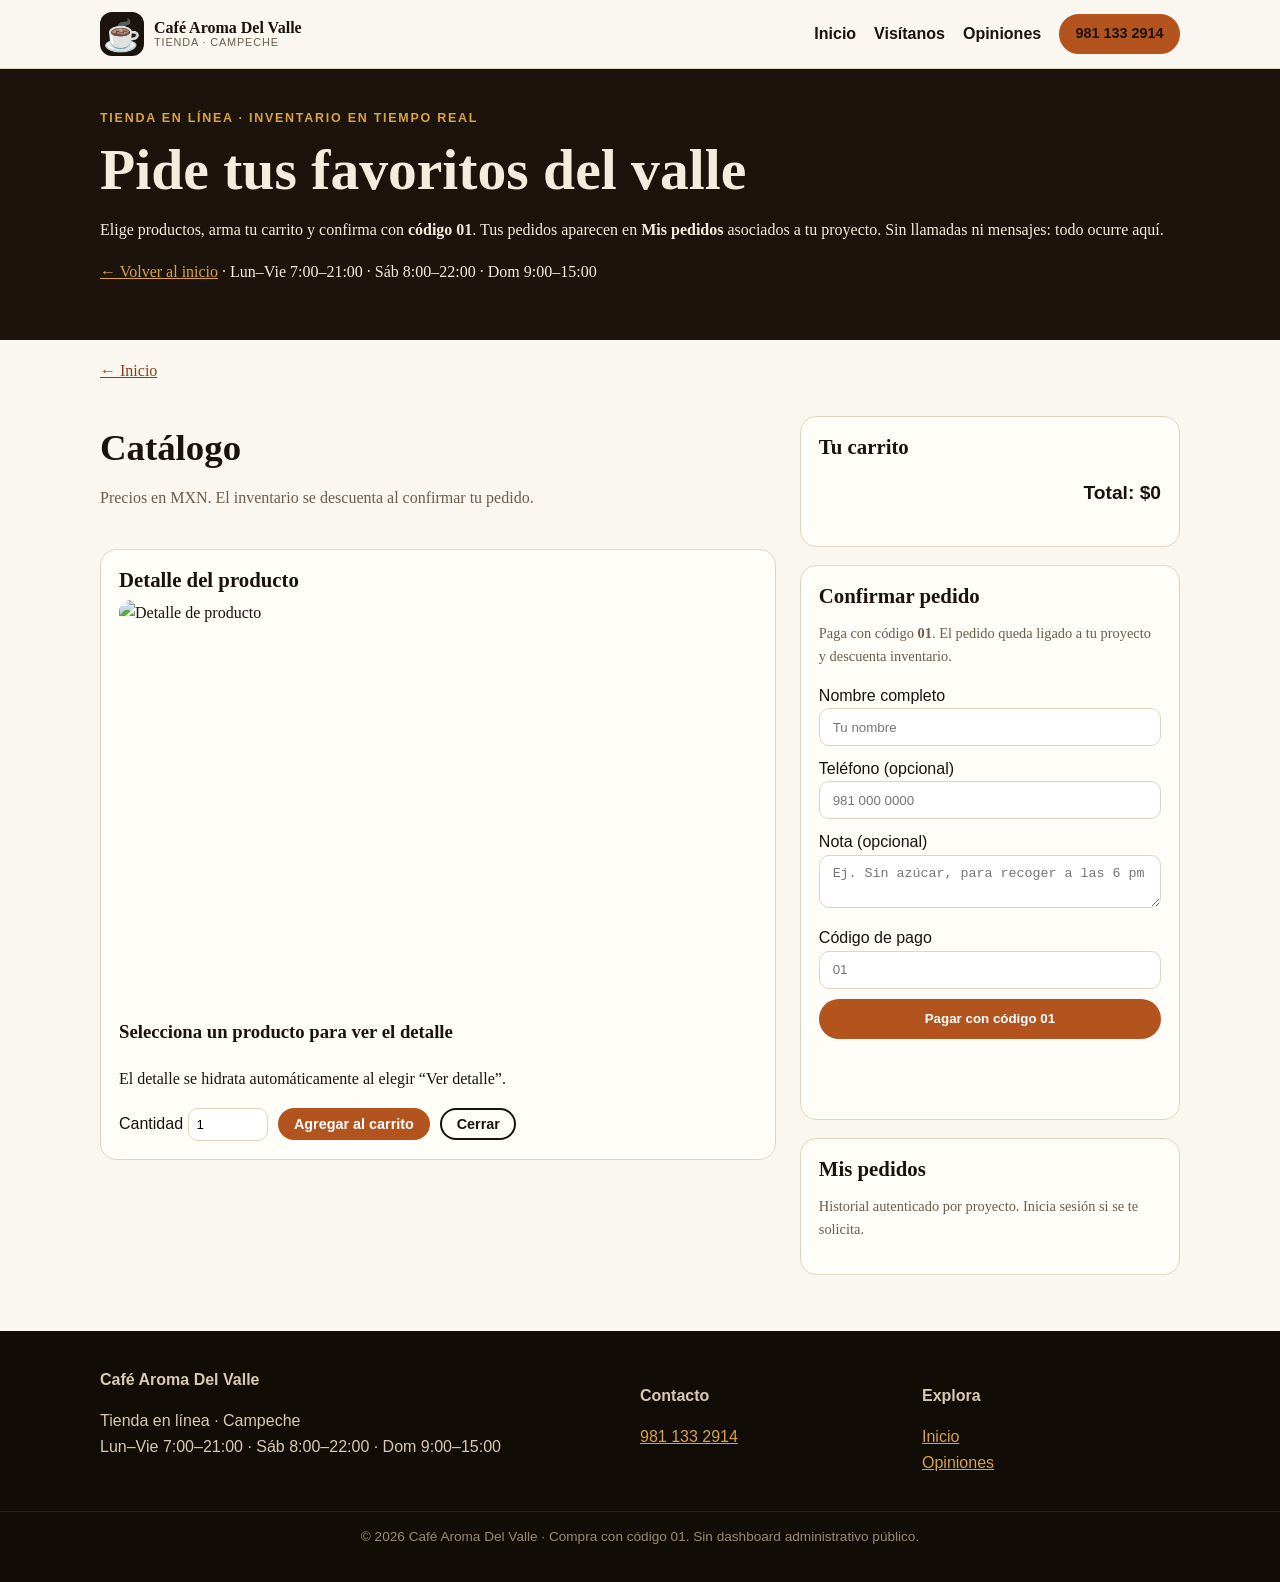
==== commit 2f8efaf6: "generate tienda/index.html" ====
--- a/tienda/index.html
+++ b/tienda/index.html
@@ -4,130 +4,187 @@
 <meta charset="UTF-8">
 <meta name="viewport" content="width=device-width, initial-scale=1.0">
 <title>Tienda — Café Aroma Del Valle</title>
-<meta name="description" content="Tienda en línea de Café Aroma Del Valle. Catálogo, carrito y pago con código 01 conectados por el runtime ITM y Neon.">
+<meta name="description" content="Tienda en línea de Café Aroma Del Valle: espresso, capuchino, latte y grano selecto. Carrito, código 01, inventario y Mis pedidos.">
 <link rel="stylesheet" href="../styles.css">
-<link rel="preconnect" href="https://fonts.googleapis.com">
-<link rel="preconnect" href="https://fonts.gstatic.com" crossorigin>
-<link href="https://fonts.googleapis.com/css2?family=Playfair+Display:wght@600;700;800&family=Inter:wght@400;500;600;700&display=swap" rel="stylesheet">
 </head>
 <body>
 <header class="site-header">
-  <div class="container header-inner">
+  <div class="wrap header-inner">
     <a class="brand" href="../index.html" data-eb-editable="link" data-eb-key="tienda-index.a.1" data-eb-role="a" data-eb-kind="link"><span class="brand-mark">☕</span><span class="brand-text"><strong>Café Aroma Del Valle</strong><small>Tienda · Campeche</small></span></a>
     <nav class="main-nav" id="mainNav" aria-label="Navegación tienda">
       <a href="../index.html" data-eb-editable="link" data-eb-key="tienda-index.a.2" data-eb-role="a" data-eb-kind="link">Inicio</a>
-      <a href="../index.html#nosotros" data-eb-editable="link" data-eb-key="tienda-index.a.3" data-eb-role="a" data-eb-kind="link">Nosotros</a>
-      <a href="../index.html#visita" data-eb-editable="link" data-eb-key="tienda-index.a.4" data-eb-role="a" data-eb-kind="link">Visita</a>
-      <a href="../index.html#opiniones" data-eb-editable="link" data-eb-key="tienda-index.a.5" data-eb-role="a" data-eb-kind="link">Opiniones</a>
+      <a href="../index.html#visita" data-eb-editable="link" data-eb-key="tienda-index.a.3" data-eb-role="a" data-eb-kind="link">Visítanos</a>
+      <a href="../index.html#opiniones" data-eb-editable="link" data-eb-key="tienda-index.a.4" data-eb-role="a" data-eb-kind="link">Opiniones</a>
+      <a class="btn btn-small" href="tel:+529811332914" data-eb-editable="link" data-eb-key="tienda-index.a.5" data-eb-role="a" data-eb-kind="link">981 133 2914</a>
     </nav>
-    <div class="header-actions">
-      <a class="header-phone" href="tel:+529811332914" data-eb-editable="link" data-eb-key="tienda-index.a.6" data-eb-role="a" data-eb-kind="link">981 133 2914</a>
-      <button class="nav-toggle" id="navToggle" aria-label="Abrir menú" aria-expanded="false" data-eb-editable="link" data-eb-key="tienda-index.button.7" data-eb-role="button" data-eb-kind="link">☰</button>
-    </div>
+    <button class="nav-toggle" id="navToggle" aria-expanded="false" aria-controls="mainNav" aria-label="Abrir menú" data-eb-editable="link" data-eb-key="tienda-index.button.6" data-eb-role="button" data-eb-kind="link">☰</button>
   </div>
 </header>
 
 <section class="store-hero">
-  <div class="container">
-    <p class="eyebrow eyebrow-light" data-eb-editable="text" data-eb-key="tienda-index.p.8" data-eb-role="p" data-eb-kind="text">Tienda en línea · Inventario en vivo</p>
-    <h1 data-eb-editable="text" data-eb-key="tienda-index.h1.9" data-eb-role="h1" data-eb-kind="text">Llévate el Valle a casa.</h1>
-    <p class="lead" style="color:#e9dcc3;max-width:680px" data-eb-editable="text" data-eb-key="tienda-index.p.10" data-eb-role="p" data-eb-kind="text">Elige tu café en grano o molido, agrégalo al carrito y confirma con tu <strong>código de pago 01</strong>. El sistema descuenta inventario automáticamente. Sin apartados por teléfono ni mensajes externos: todo ocurre aquí.</p>
-    <a class="back-link" href="../index.html" data-eb-editable="link" data-eb-key="tienda-index.a.11" data-eb-role="a" data-eb-kind="link">← Volver a la presentación</a>
+  <div class="wrap">
+    <p class="eyebrow eyebrow-light" data-eb-editable="text" data-eb-key="tienda-index.p.7" data-eb-role="p" data-eb-kind="text">Tienda en línea · Inventario en tiempo real</p>
+    <h1 data-eb-editable="text" data-eb-key="tienda-index.h1.8" data-eb-role="h1" data-eb-kind="text">Pide tus favoritos del valle</h1>
+    <p data-eb-editable="text" data-eb-key="tienda-index.p.9" data-eb-role="p" data-eb-kind="text">Elige productos, arma tu carrito y confirma con <strong>código 01</strong>. Tus pedidos aparecen en <strong>Mis pedidos</strong> asociados a tu proyecto. Sin llamadas ni mensajes: todo ocurre aquí.</p>
+    <p data-eb-editable="text" data-eb-key="tienda-index.p.10" data-eb-role="p" data-eb-kind="text"><a href="../index.html" data-eb-editable="link" data-eb-key="tienda-index.a.11" data-eb-role="a" data-eb-kind="link">← Volver al inicio</a> · Lun–Vie 7:00–21:00 · Sáb 8:00–22:00 · Dom 9:00–15:00</p>
   </div>
 </section>
 
-<main class="container">
-<!--
-  CATÁLOGO INICIAL SUGERIDO PARA EL WORKER (registrar en Neon, no como JSON público):
-  1) Espresso del Valle — 250g grano — Espresso — $185 — imagen user_asset 0323ac94-9f07-47de-a598-593b2d98a83f
-  2) Espresso del Valle — 1kg grano — Espresso — $620 — misma imagen
-  3) V60 Lote del día — 250g molido medio — Filtrados — $195
-  4) Capuchino Valle kit (café + cacao) — Kits — $240
-  5) Cold Brew 12h botella 500ml — Bebidas frías — $95
-  6) Rol de canela x2 (solo pickup) — Panadería — $70
-  El runtime ITM hidrata [data-itm-product-list] desde Neon usando este diseño.
--->
+<main class="wrap">
+<a class="back-link" href="../index.html" data-eb-editable="link" data-eb-key="tienda-index.a.12" data-eb-role="a" data-eb-kind="link">← Inicio</a>
+
+<!-- Catálogo inicial para registro del worker en Neon. El runtime ITM hidrata la lista desde Neon; este JSON es solo semilla, no fuente pública de la tienda. -->
+<script type="application/json" data-itm-catalog-seed>
+{
+  "project_id": "281a419a-ce5a-4402-bc18-6fa46e6c212f",
+  "currency": "MXN",
+  "products": [
+    {
+      "sku": "espresso-del-valle",
+      "name": "Espresso del Valle",
+      "description": "Doble ristretto insignia, crema dorada y final a cacao. 60 ml.",
+      "category": "Espresso",
+      "price": 45,
+      "image": "https://itm-void-excepcional.pages.dev/api/itm-project-assets?file=0323ac94-9f07-47de-a598-593b2d98a83f",
+      "stock": 60
+    },
+    {
+      "sku": "capuchino-clasico",
+      "name": "Capuchino Clásico",
+      "description": "Espresso, leche vaporizada y espuma sedosa con cacao. 240 ml.",
+      "category": "Leche",
+      "price": 55,
+      "image": "https://upload.wikimedia.org/wikipedia/commons/9/9f/Cappuccino_latte_art_2006-04-14.jpg",
+      "stock": 60
+    },
+    {
+      "sku": "latte-casa",
+      "name": "Latte de la Casa",
+      "description": "Suave y cremoso, ideal para acompañar pan dulce. 330 ml.",
+      "category": "Leche",
+      "price": 58,
+      "image": "https://upload.wikimedia.org/wikipedia/commons/thumb/7/78/Glass_of_Coffee_Latte_with_Pastry_%282%29.jpg/1920px-Glass_of_Coffee_Latte_with_Pastry_%282%29.jpg",
+      "stock": 60
+    },
+    {
+      "sku": "americano-valle",
+      "name": "Americano del Valle",
+      "description": "Espresso alargado en taza grande, limpio y aromático. 300 ml.",
+      "category": "Espresso",
+      "price": 50,
+      "image": "https://upload.wikimedia.org/wikipedia/commons/thumb/f/fd/Espresso_cup.jpg/1920px-Espresso_cup.jpg",
+      "stock": 60
+    },
+    {
+      "sku": "grano-500g",
+      "name": "Café en Grano 500 g",
+      "description": "Grano selecto del valle, tueste medio para espresso y filtrados. Bolsa 500 g.",
+      "category": "Grano",
+      "price": 220,
+      "image": "https://upload.wikimedia.org/wikipedia/commons/thumb/5/53/Coffee_bag_2.jpg/1920px-Coffee_bag_2.jpg",
+      "stock": 30
+    }
+  ]
+}
+</script>
+
 <div data-itm-store data-project-id="281a419a-ce5a-4402-bc18-6fa46e6c212f">
   <div class="store-layout">
-    <section aria-label="Catálogo">
-      <h2 data-eb-editable="text" data-eb-key="tienda-index.h2.12" data-eb-role="h2" data-eb-kind="text">Catálogo</h2>
-      <p class="muted" data-eb-editable="text" data-eb-key="tienda-index.p.13" data-eb-role="p" data-eb-kind="text">Precios e inventario se cargan en vivo desde Neon por el runtime ITM.</p>
+    <div>
+      <h2 data-eb-editable="text" data-eb-key="tienda-index.h2.13" data-eb-role="h2" data-eb-kind="text">Catálogo</h2>
+      <p class="section-sub" data-eb-editable="text" data-eb-key="tienda-index.p.14" data-eb-role="p" data-eb-kind="text">Precios en MXN. El inventario se descuenta al confirmar tu pedido.</p>
       <div data-itm-product-list class="product-grid">
         <template data-itm-product-card>
           <article class="product-card">
-            <img data-itm-product-image src="https://itm-void-excepcional.pages.dev/api/itm-project-assets?file=0323ac94-9f07-47de-a598-593b2d98a83f" alt="Producto Café Aroma Del Valle" loading="lazy" data-eb-editable="image" data-eb-key="tienda-index.img.14" data-eb-role="img" data-eb-kind="image">
-            <div class="product-card-body">
-              <span class="cat" data-itm-product-category>Categoría</span>
-              <h3 data-itm-product-name data-eb-editable="text" data-eb-key="tienda-index.h3.15" data-eb-role="h3" data-eb-kind="text">Nombre del producto</h3>
-              <p data-itm-product-description data-eb-editable="text" data-eb-key="tienda-index.p.16" data-eb-role="p" data-eb-kind="text">Descripción del producto.</p>
-              <span class="price" data-itm-product-price>$0.00</span>
-              <div class="card-actions">
-                <button type="button" data-itm-product-open data-eb-editable="link" data-eb-key="tienda-index.button.17" data-eb-role="button" data-eb-kind="link">Ver detalle</button>
-                <button type="button" data-itm-cart-add data-eb-editable="link" data-eb-key="tienda-index.button.18" data-eb-role="button" data-eb-kind="link">Agregar</button>
+            <img data-itm-product-image alt="Producto de Café Aroma Del Valle" data-eb-editable="image" data-eb-key="tienda-index.img.15" data-eb-role="img" data-eb-kind="image">
+            <div class="p-body">
+              <span class="p-cat" data-itm-product-category></span>
+              <h3 data-itm-product-name data-eb-editable="text" data-eb-key="tienda-index.h3.16" data-eb-role="h3" data-eb-kind="text"></h3>
+              <p data-itm-product-description data-eb-editable="text" data-eb-key="tienda-index.p.17" data-eb-role="p" data-eb-kind="text"></p>
+              <span class="price" data-itm-product-price></span>
+              <div class="p-actions">
+                <button type="button" data-itm-product-open data-eb-editable="link" data-eb-key="tienda-index.button.18" data-eb-role="button" data-eb-kind="link">Ver detalle</button>
+                <button type="button" data-itm-cart-add data-eb-editable="link" data-eb-key="tienda-index.button.19" data-eb-role="button" data-eb-kind="link">Agregar</button>
               </div>
             </div>
           </article>
         </template>
       </div>
 
-      <!-- Detalle de producto (hidratado por runtime ITM) -->
-      <div data-itm-product-detail class="product-detail" role="dialog" aria-modal="true" aria-label="Detalle de producto">
-        <div class="detail-inner">
-          <img data-itm-detail-image src="https://itm-void-excepcional.pages.dev/api/itm-project-assets?file=0323ac94-9f07-47de-a598-593b2d98a83f" alt="Detalle de producto" data-eb-editable="image" data-eb-key="tienda-index.img.19" data-eb-role="img" data-eb-kind="image">
-          <div class="detail-body">
-            <span class="cat" data-itm-detail-category>Categoría</span>
-            <h3 data-itm-detail-name data-eb-editable="text" data-eb-key="tienda-index.h3.20" data-eb-role="h3" data-eb-kind="text">Nombre del producto</h3>
-            <p data-itm-detail-description data-eb-editable="text" data-eb-key="tienda-index.p.21" data-eb-role="p" data-eb-kind="text">Descripción completa.</p>
-            <strong data-itm-detail-price>$0.00</strong>
-            <label class="qty-row">Cantidad:
-              <input type="number" min="1" value="1" data-itm-detail-quantity aria-label="Cantidad">
-            </label>
-            <div class="btn-row">
-              <button type="button" class="btn btn-dark btn-sm" data-itm-detail-add data-eb-editable="link" data-eb-key="tienda-index.button.22" data-eb-role="button" data-eb-kind="link">Agregar al carrito</button>
-              <button type="button" class="btn btn-outline-dark btn-sm" data-itm-detail-close data-eb-editable="link" data-eb-key="tienda-index.button.23" data-eb-role="button" data-eb-kind="link">Cerrar</button>
-            </div>
+      <div class="panel" style="margin-top:22px">
+        <h2 data-eb-editable="text" data-eb-key="tienda-index.h2.20" data-eb-role="h2" data-eb-kind="text">Detalle del producto</h2>
+        <div data-itm-product-detail>
+          <img class="detail-img" data-itm-detail-image alt="Detalle de producto" data-eb-editable="image" data-eb-key="tienda-index.img.21" data-eb-role="img" data-eb-kind="image">
+          <p class="p-cat" data-itm-detail-category data-eb-editable="text" data-eb-key="tienda-index.p.22" data-eb-role="p" data-eb-kind="text"></p>
+          <h3 data-itm-detail-name data-eb-editable="text" data-eb-key="tienda-index.h3.23" data-eb-role="h3" data-eb-kind="text">Selecciona un producto para ver el detalle</h3>
+          <p data-itm-detail-description data-eb-editable="text" data-eb-key="tienda-index.p.24" data-eb-role="p" data-eb-kind="text">El detalle se hidrata automáticamente al elegir “Ver detalle”.</p>
+          <p class="price" data-itm-detail-price data-eb-editable="text" data-eb-key="tienda-index.p.25" data-eb-role="p" data-eb-kind="text"></p>
+          <div style="display:flex;gap:10px;align-items:center;flex-wrap:wrap;font-family:Arial,sans-serif">
+            <label>Cantidad <input type="number" min="1" value="1" data-itm-detail-quantity style="width:80px;border:1px solid #e2d5bf;border-radius:10px;padding:.5rem"></label>
+            <button type="button" class="btn btn-small" data-itm-detail-add data-eb-editable="link" data-eb-key="tienda-index.button.26" data-eb-role="button" data-eb-kind="link">Agregar al carrito</button>
+            <button type="button" class="btn btn-small btn-ghost" data-itm-detail-close data-eb-editable="link" data-eb-key="tienda-index.button.27" data-eb-role="button" data-eb-kind="link">Cerrar</button>
           </div>
         </div>
       </div>
-    </section>
-
-    <aside data-itm-cart class="cart-panel" aria-label="Carrito de compra">
-      <h2 data-eb-editable="text" data-eb-key="tienda-index.h2.24" data-eb-role="h2" data-eb-kind="text">Tu carrito</h2>
-      <div data-itm-cart-items></div>
-      <template data-itm-cart-item>
-        <div class="cart-item">
-          <strong data-itm-cart-name>Producto</strong>
-          <span><span data-itm-cart-price>$0</span> × <span data-itm-cart-quantity>1</span> = <strong data-itm-cart-line-total>$0</strong></span>
-          <button type="button" data-itm-cart-remove data-eb-editable="link" data-eb-key="tienda-index.button.25" data-eb-role="button" data-eb-kind="link">Quitar</button>
+    </div>
+
+    <aside class="store-side">
+      <div class="panel">
+        <h2 data-eb-editable="text" data-eb-key="tienda-index.h2.28" data-eb-role="h2" data-eb-kind="text">Tu carrito</h2>
+        <div data-itm-cart>
+          <div data-itm-cart-items></div>
+          <template data-itm-cart-item>
+            <div class="cart-item">
+              <strong data-itm-cart-name></strong>
+              <button type="button" data-itm-cart-remove aria-label="Quitar" data-eb-editable="link" data-eb-key="tienda-index.button.29" data-eb-role="button" data-eb-kind="link">✕</button>
+              <span><span data-itm-cart-price></span> × <span data-itm-cart-quantity></span></span>
+              <strong data-itm-cart-line-total></strong>
+            </div>
+          </template>
+          <p class="cart-total" data-eb-editable="text" data-eb-key="tienda-index.p.30" data-eb-role="p" data-eb-kind="text">Total: <span data-itm-cart-total>$0</span></p>
         </div>
-      </template>
-      <p class="cart-total" data-eb-editable="text" data-eb-key="tienda-index.p.26" data-eb-role="p" data-eb-kind="text"><span>Total</span><span data-itm-cart-total>$0.00</span></p>
-
-      <form data-itm-checkout class="checkout-form">
-        <label>Tu nombre
-          <input type="text" data-itm-customer-name placeholder="Ej. María Hernández" autocomplete="name" required>
-        </label>
-        <label>Código de pago 01
-          <input type="text" data-itm-payment-code inputmode="numeric" placeholder="Código 01" required>
-        </label>
-        <button type="submit" class="btn btn-gold" data-itm-pay data-eb-editable="link" data-eb-key="tienda-index.button.27" data-eb-role="button" data-eb-kind="link">Pagar con código 01</button>
-        <p data-itm-checkout-status class="checkout-status" role="status" aria-live="polite" data-eb-editable="text" data-eb-key="tienda-index.p.28" data-eb-role="p" data-eb-kind="text"></p>
-      </form>
-      <p class="muted" style="font-size:.85rem" data-eb-editable="text" data-eb-key="tienda-index.p.29" data-eb-role="p" data-eb-kind="text">Al pagar, el runtime valida tu código 01 y descuenta inventario en Neon. Recoge en barra en Xmejía, Campeche.</p>
+      </div>
+
+      <div class="panel">
+        <h2 data-eb-editable="text" data-eb-key="tienda-index.h2.31" data-eb-role="h2" data-eb-kind="text">Confirmar pedido</h2>
+        <p class="section-sub" style="font-size:.9rem" data-eb-editable="text" data-eb-key="tienda-index.p.32" data-eb-role="p" data-eb-kind="text">Paga con código <strong>01</strong>. El pedido queda ligado a tu proyecto y descuenta inventario.</p>
+        <form data-itm-checkout>
+          <label>Nombre completo<input type="text" data-itm-customer-name required autocomplete="name" placeholder="Tu nombre"></label>
+          <label>Teléfono (opcional)<input type="tel" data-itm-customer-phone autocomplete="tel" placeholder="981 000 0000"></label>
+          <label>Nota (opcional)<textarea data-itm-customer-note rows="2" placeholder="Ej. Sin azúcar, para recoger a las 6 pm"></textarea></label>
+          <label>Código de pago<input type="text" data-itm-payment-code inputmode="numeric" placeholder="01" required></label>
+          <button type="submit" data-itm-pay data-eb-editable="link" data-eb-key="tienda-index.button.33" data-eb-role="button" data-eb-kind="link">Pagar con código 01</button>
+          <p data-itm-checkout-status role="status" data-eb-editable="text" data-eb-key="tienda-index.p.34" data-eb-role="p" data-eb-kind="text"></p>
+        </form>
+      </div>
+
+      <div class="panel">
+        <h2 data-eb-editable="text" data-eb-key="tienda-index.h2.35" data-eb-role="h2" data-eb-kind="text">Mis pedidos</h2>
+        <p class="section-sub" style="font-size:.9rem" data-eb-editable="text" data-eb-key="tienda-index.p.36" data-eb-role="p" data-eb-kind="text">Historial autenticado por proyecto. Inicia sesión si se te solicita.</p>
+        <div data-itm-orders>
+          <div data-itm-order-list></div>
+          <template data-itm-order-card>
+            <article class="order-card">
+              <p data-eb-editable="text" data-eb-key="tienda-index.p.37" data-eb-role="p" data-eb-kind="text"><strong>Pedido </strong><span data-itm-order-id></span> · <span data-itm-order-status></span></p>
+              <p data-eb-editable="text" data-eb-key="tienda-index.p.38" data-eb-role="p" data-eb-kind="text"><span data-itm-order-created></span> · Total <strong data-itm-order-total></strong></p>
+              <div data-itm-order-items></div>
+            </article>
+          </template>
+        </div>
+      </div>
     </aside>
   </div>
 </div>
 </main>
 
 <footer class="site-footer">
-  <div class="container footer-grid">
-    <div><h3 data-eb-editable="text" data-eb-key="tienda-index.h3.30" data-eb-role="h3" data-eb-kind="text">Café Aroma Del Valle</h3><p data-eb-editable="text" data-eb-key="tienda-index.p.31" data-eb-role="p" data-eb-kind="text">Lun–Vie 7–21 · Sáb 8–22 · Dom 9–15<br>24615 Xmejía, Campeche</p></div>
-    <div><h4 data-eb-editable="text" data-eb-key="tienda-index.h4.32" data-eb-role="h4" data-eb-kind="text">Ayuda</h4><p data-eb-editable="text" data-eb-key="tienda-index.p.33" data-eb-role="p" data-eb-kind="text"><a href="tel:+529811332914" data-eb-editable="link" data-eb-key="tienda-index.a.34" data-eb-role="a" data-eb-kind="link">981 133 2914</a> solo informes.<br>Los pedidos se hacen aquí en la tienda.</p></div>
-    <div><h4 data-eb-editable="text" data-eb-key="tienda-index.h4.35" data-eb-role="h4" data-eb-kind="text">Presentación</h4><p data-eb-editable="text" data-eb-key="tienda-index.p.36" data-eb-role="p" data-eb-kind="text"><a href="../index.html" data-eb-editable="link" data-eb-key="tienda-index.a.37" data-eb-role="a" data-eb-kind="link">Volver al inicio</a><br><a href="../index.html#opiniones" data-eb-editable="link" data-eb-key="tienda-index.a.38" data-eb-role="a" data-eb-kind="link">Dejar una reseña</a></p></div>
-  </div>
-  <p class="footer-legal" data-eb-editable="text" data-eb-key="tienda-index.p.39" data-eb-role="p" data-eb-kind="text">© <span id="year">2026</span> Café Aroma Del Valle · Tienda ITM con código 01</p>
+  <div class="wrap footer-grid">
+    <div><strong>Café Aroma Del Valle</strong><p data-eb-editable="text" data-eb-key="tienda-index.p.39" data-eb-role="p" data-eb-kind="text">Tienda en línea · Campeche<br>Lun–Vie 7:00–21:00 · Sáb 8:00–22:00 · Dom 9:00–15:00</p></div>
+    <div><p data-eb-editable="text" data-eb-key="tienda-index.p.40" data-eb-role="p" data-eb-kind="text"><strong>Contacto</strong></p><p data-eb-editable="text" data-eb-key="tienda-index.p.41" data-eb-role="p" data-eb-kind="text"><a href="tel:+529811332914" data-eb-editable="link" data-eb-key="tienda-index.a.42" data-eb-role="a" data-eb-kind="link">981 133 2914</a></p></div>
+    <div><p data-eb-editable="text" data-eb-key="tienda-index.p.43" data-eb-role="p" data-eb-kind="text"><strong>Explora</strong></p><p data-eb-editable="text" data-eb-key="tienda-index.p.44" data-eb-role="p" data-eb-kind="text"><a href="../index.html" data-eb-editable="link" data-eb-key="tienda-index.a.45" data-eb-role="a" data-eb-kind="link">Inicio</a><br><a href="../index.html#opiniones" data-eb-editable="link" data-eb-key="tienda-index.a.46" data-eb-role="a" data-eb-kind="link">Opiniones</a></p></div>
+  </div>
+  <p class="foot-note" data-eb-editable="text" data-eb-key="tienda-index.p.47" data-eb-role="p" data-eb-kind="text">© <span id="year">2026</span> Café Aroma Del Valle · Compra con código 01. Sin dashboard administrativo público.</p>
 </footer>
-
 <script src="../script.js" defer></script>
 
 <section id="perfil-usuario" aria-label="Perfil del visitante">
--- a/styles.css
+++ b/styles.css
@@ -1,108 +1,138 @@
 :root{
-  --bg:#f5ede0; --bg-cream:#efe2cc; --ink:#1a120b; --ink-soft:#3d2f22;
-  --gold:#c9a24b; --gold-dark:#a37e2c; --card:#fffaf0; --line:#e2d3b8;
-  --dark:#17100a; --dark-2:#241811; --muted:#8a7a65;
-  --radius:18px; --shadow:0 18px 50px rgba(26,18,11,.18);
-  --font-display:"Playfair Display",Georgia,serif; --font-body:"Inter",system-ui,sans-serif;
+  --bg:#faf7f1; --ink:#1a120b; --muted:#6b5d4e;
+  --cream:#efe6d6; --dark:#1c130c; --dark2:#2a1e13;
+  --accent:#b3541e; --accent-d:#8a3f14;
+  --gold:#d9a441; --line:#e2d5bf;
+  --card:#fffdf8; --radius:16px;
+  --shadow:0 12px 32px rgba(26,18,11,.14);
+  --max:1120px;
 }
-*{box-sizing:border-box}html{scroll-behavior:smooth}
-body{margin:0;font-family:var(--font-body);background:var(--bg);color:var(--ink);line-height:1.6}
-img{max-width:100%;display:block} a{color:inherit}
-.container{max-width:1180px;margin:0 auto;padding:0 20px}
-.eyebrow{text-transform:uppercase;letter-spacing:.18em;font-size:.78rem;font-weight:700;color:var(--gold-dark);margin:0 0 8px}
+*{box-sizing:border-box}
+html{scroll-behavior:smooth}
+body{margin:0;font-family:Georgia,'Times New Roman',serif;background:var(--bg);color:var(--ink);line-height:1.6}
+body,h1,h2,h3{font-family:Georgia,serif}
+a{color:var(--accent-d)}
+img{max-width:100%;display:block;border-radius:12px}
+.wrap{max-width:var(--max);margin:0 auto;padding:0 20px}
+.eyebrow{text-transform:uppercase;letter-spacing:.14em;font-size:.78rem;color:var(--accent-d);font-family:Arial,Helvetica,sans-serif;font-weight:700;margin:0 0 8px}
 .eyebrow-light{color:var(--gold)}
-h1,h2,h3{font-family:var(--font-display);line-height:1.08;margin:0 0 12px}
-h1{font-size:clamp(2.6rem,5.4vw,4.4rem)} h2{font-size:clamp(1.9rem,3.4vw,2.7rem)}
-.lead{font-size:1.12rem;color:var(--ink-soft)} .muted{color:var(--muted)}
-.btn{display:inline-block;padding:13px 22px;border-radius:999px;font-weight:700;text-decoration:none;border:2px solid transparent;cursor:pointer;transition:.2s}
-.btn-gold{background:var(--gold);color:#1a120b}.btn-gold:hover{background:#dbb65e}
-.btn-outline{border-color:rgba(255,255,255,.7);color:#fff}.btn-outline:hover{background:rgba(255,255,255,.14)}
-.btn-dark{background:var(--ink);color:#fff}.btn-dark:hover{background:#000}
-.btn-outline-dark{border-color:var(--ink);color:var(--ink)}.btn-outline-dark:hover{background:var(--ink);color:#fff}
-.btn-sm{padding:9px 16px;font-size:.9rem}.link-gold{color:var(--gold);font-weight:700;text-decoration:none}
+h1{font-size:clamp(2.2rem,5vw,3.6rem);line-height:1.05;margin:.2em 0}
+h2{font-size:clamp(1.6rem,3.4vw,2.3rem);line-height:1.15;margin:.3em 0 .4em}
+.lead{font-size:1.12rem;color:#3d2f22}
+.btn{display:inline-block;background:var(--accent);color:#fff;text-decoration:none;padding:.85rem 1.4rem;border-radius:999px;font-family:Arial,sans-serif;font-weight:700;border:2px solid var(--accent);cursor:pointer}
+.btn:hover{background:var(--accent-d);border-color:var(--accent-d)}
+.btn-ghost{background:transparent;color:var(--ink);border-color:var(--ink)}
+.btn-ghost:hover{background:var(--ink);color:#fff}
+.btn-small{padding:.4rem .9rem;font-size:.9rem}
+.section{padding:64px 0}
+.section-dark{background:var(--dark);color:#f5ecdd}
+.section-dark a{color:var(--gold)}
+.section-cream{background:var(--cream)}
+.section-sub{color:var(--muted)}
+.section-dark .section-sub{color:#cbb99f}
+.muted-light{color:#cbb99f;font-size:.95rem}
+
 /* header */
-.site-header{position:sticky;top:0;z-index:50;background:rgba(245,237,224,.94);backdrop-filter:blur(10px);border-bottom:1px solid var(--line)}
+.site-header{position:sticky;top:0;z-index:20;background:rgba(250,247,241,.96);backdrop-filter:blur(8px);border-bottom:1px solid var(--line)}
 .header-inner{display:flex;align-items:center;justify-content:space-between;gap:16px;padding:12px 20px}
-.brand{display:flex;gap:10px;align-items:center;text-decoration:none}
-.brand-mark{width:44px;height:44px;display:grid;place-items:center;background:var(--ink);color:var(--gold);border-radius:14px;font-size:24px}
-.brand-text{display:flex;flex-direction:column;line-height:1.1}.brand-text small{color:var(--muted);font-size:.78rem}
-.main-nav{display:flex;gap:18px;align-items:center}.main-nav a{text-decoration:none;font-weight:600;font-size:.95rem}
-.header-actions{display:flex;align-items:center;gap:12px}.header-phone{font-weight:700;text-decoration:none}
-.nav-toggle{display:none;border:1px solid var(--line);background:#fff;border-radius:10px;padding:8px 12px;font-size:18px}
+.brand{display:flex;align-items:center;gap:10px;text-decoration:none;color:var(--ink)}
+.brand-mark{font-size:1.9rem;background:var(--dark);color:var(--gold);width:44px;height:44px;display:grid;place-items:center;border-radius:12px}
+.brand-text{display:flex;flex-direction:column;line-height:1.1}
+.brand-text small{font-family:Arial,sans-serif;color:var(--muted);letter-spacing:.08em;text-transform:uppercase;font-size:.68rem}
+.main-nav{display:flex;align-items:center;gap:18px;font-family:Arial,sans-serif}
+.main-nav a{text-decoration:none;color:var(--ink);font-weight:600}
+.main-nav a:hover{color:var(--accent-d)}
+.nav-toggle{display:none;background:var(--dark);color:#fff;border:0;border-radius:10px;padding:.5rem .8rem;font-size:1.2rem}
+
 /* hero */
-.hero{position:relative;color:#fff;background:var(--dark);overflow:hidden}
-.hero-bg{position:absolute;inset:0;background:url('https://thumb.wikimedia.org/wikipedia/commons/thumb/c/c8/Interior_Johnie%27s_Coffee_Shop_2021_2.jpg/1280px-Interior_Johnie%27s_Coffee_Shop_2021_2.jpg') center/cover;opacity:.42}
-.hero::after{content:"";position:absolute;inset:0;background:linear-gradient(100deg,rgba(15,9,5,.82) 20%,rgba(15,9,5,.35) 60%,rgba(15,9,5,.15))}
-.hero-grid{position:relative;z-index:1;display:grid;grid-template-columns:1.1fr .9fr;gap:32px;padding:64px 20px}
-.hero-copy h1 em{color:var(--gold);font-style:italic}
+.hero{background:radial-gradient(900px 400px at 80% 10%,#f3e2c2,transparent),var(--bg);padding:48px 0 56px;border-bottom:1px solid var(--line)}
+.hero-grid{display:grid;grid-template-columns:1.05fr .95fr;gap:36px;align-items:center}
+.hero-media img{box-shadow:var(--shadow);aspect-ratio:4/3;object-fit:cover;width:100%}
+.hero-media figcaption{font-size:.85rem;color:var(--muted);margin-top:8px;font-family:Arial,sans-serif}
 .hero-cta{display:flex;gap:12px;flex-wrap:wrap;margin:20px 0}
-.hero-meta{display:flex;gap:18px;list-style:none;padding:14px 0 0;margin:0;flex-wrap:wrap;border-top:1px solid rgba(255,255,255,.25)}
-.hero-card{background:var(--card);color:var(--ink);border-radius:22px;overflow:hidden;box-shadow:var(--shadow);align-self:center}
-.hero-card img{height:300px;width:100%;object-fit:cover}
-.hero-card-body{padding:20px}.card-kicker{color:var(--gold-dark);font-weight:800;text-transform:uppercase;font-size:.75rem;letter-spacing:.14em;margin:0}
-/* strip */
-.strip{background:var(--ink);color:var(--gold);border-block:3px solid var(--gold)}
-.strip-inner{display:flex;gap:12px;justify-content:center;flex-wrap:wrap;padding:10px 20px;font-weight:700;text-transform:uppercase;font-size:.82rem;letter-spacing:.08em}
-/* sections */
-.section{padding:70px 0}.section-dark{background:radial-gradient(1000px 500px at 20% 0%,#3a2716,#17100a);color:#f5ede0}
-.section-cream{background:var(--bg-cream);border-block:1px solid var(--line)}
+.hero-meta{list-style:none;display:flex;gap:18px;flex-wrap:wrap;padding:14px 16px;background:var(--card);border:1px solid var(--line);border-radius:12px;margin:0;font-family:Arial,sans-serif;font-size:.92rem}
+
+/* grids */
 .grid-2{display:grid;grid-template-columns:1fr 1fr;gap:36px;align-items:start}
-.feature-grid{display:grid;grid-template-columns:1fr 1fr;gap:14px;margin:22px 0}
-.feature{background:var(--card);border:1px solid var(--line);border-radius:16px;padding:16px}
-.media-stack{position:relative;display:grid;gap:14px}
-.media-main{border-radius:20px;box-shadow:var(--shadow);height:380px;object-fit:cover;width:100%}
-.media-small{border-radius:16px;border:6px solid #fff;box-shadow:var(--shadow);height:190px;object-fit:cover}
-.media-badge{position:absolute;left:16px;bottom:200px;background:var(--ink);color:#fff;border-radius:16px;padding:12px 16px;box-shadow:var(--shadow)}
-.section-head{display:flex;justify-content:space-between;align-items:end;gap:16px;margin-bottom:24px;flex-wrap:wrap}
-.cards-3{display:grid;grid-template-columns:repeat(3,1fr);gap:18px}
-.product-showcase{grid-row:span 2;background:#fffaf0;color:var(--ink);border-radius:20px;overflow:hidden}
-.product-showcase img{height:320px;width:100%;object-fit:cover}
-.product-showcase-body{padding:20px}.tag{background:var(--ink);color:var(--gold);display:inline-block;font-size:.75rem;font-weight:800;padding:4px 10px;border-radius:999px;text-transform:uppercase;letter-spacing:.08em}
-.mini-card{background:rgba(255,250,240,.07);border:1px solid rgba(201,162,75,.4);border-radius:16px;padding:18px}
-.price-hint{color:var(--gold);font-weight:700}.store-note{margin-top:18px;color:#d8c9ad}.store-note a{color:var(--gold)}
-.info-list{list-style:none;padding:0;display:grid;gap:10px}.info-list li{background:var(--card);border:1px solid var(--line);padding:12px 14px;border-radius:14px}
-.btn-row{display:flex;gap:12px;flex-wrap:wrap;margin-top:16px}
-.map-wrap iframe{width:100%;min-height:420px;border-radius:20px;box-shadow:var(--shadow)}
+.framed img{box-shadow:var(--shadow);aspect-ratio:4/3;object-fit:cover;width:100%}
+.framed figcaption{font-family:Arial,sans-serif;color:var(--muted);font-size:.88rem;margin-top:8px}
+.feature-list{display:grid;gap:14px;margin-top:18px}
+.feature-list article{background:var(--card);border:1px solid var(--line);border-radius:12px;padding:14px 16px}
+.feature-list h3{margin:0 0 4px;font-size:1.05rem}
+.feature-list p{margin:0;color:#4a3c2e}
+.cards{display:grid;grid-template-columns:repeat(3,1fr);gap:20px;margin-top:24px}
+.card{background:#fff8ec;border:1px solid #3a2a1b;border-radius:var(--radius);overflow:hidden;color:var(--ink)}
+.card img{border-radius:0;aspect-ratio:16/10;object-fit:cover;width:100%}
+.card-body{padding:16px 18px 20px}
+.card-cat{font-family:Arial,sans-serif;font-size:.75rem;letter-spacing:.12em;text-transform:uppercase;color:var(--accent-d);margin:0}
+.card-body h3{margin:.3em 0}
+.card-body p{color:#4a3c2e}
+.card-link{font-family:Arial,sans-serif;font-weight:700}
+.info-list{list-style:none;padding:0;display:grid;gap:10px;background:var(--card);border:1px solid var(--line);border-radius:12px;padding:16px 18px}
+.inline-cta{display:flex;gap:12px;flex-wrap:wrap;margin-top:16px}
+.visita-media{display:grid;gap:14px}
+.map-embed iframe{width:100%;border-radius:12px;min-height:320px}
+.teaser-grid{display:grid;grid-template-columns:1.1fr .9fr;gap:32px;align-items:center}
+.check-list{list-style:none;padding:0;display:grid;gap:8px;font-family:Arial,sans-serif}
+.check-list li{padding-left:28px;position:relative}
+.check-list li::before{content:"✓";position:absolute;left:0;top:0;background:var(--dark);color:var(--gold);width:20px;height:20px;border-radius:50%;display:grid;place-items:center;font-size:.8rem}
+.check-light li::before{background:var(--gold);color:var(--dark)}
+
 /* comments */
-.section-intro{max-width:760px}
-.comments-grid{display:grid;grid-template-columns:360px 1fr;gap:18px;margin-top:22px}
-.comments-profile-card,.comments-list-card{background:#fffdf7;border:1px solid var(--line);border-radius:20px;padding:20px;box-shadow:0 10px 30px rgba(26,18,11,.08)}
-[data-itm-profile] button,[data-itm-comments] button{background:var(--ink);color:#fff;border:0;border-radius:999px;padding:10px 16px;font-weight:700;cursor:pointer}
-[data-itm-profile] input,[data-itm-comments] input,[data-itm-comments] textarea{width:100%;border:1px solid var(--line);border-radius:12px;padding:10px 12px;font:inherit;background:#fff}
+.comments-grid{display:grid;grid-template-columns:.9fr 1.1fr;gap:32px;align-items:start}
+.comments-widget{display:grid;gap:16px}
+.profile-card,.comments-card{background:#fff8ec;color:var(--ink);border-radius:var(--radius);padding:20px;border:1px solid #3a2a1b}
+.profile-card h3,.comments-card h3{margin-top:0}
+[data-itm-profile],[data-itm-comments]{font-family:Arial,sans-serif}
+[data-itm-profile] button,[data-itm-comments] button{background:var(--accent);color:#fff;border:0;border-radius:999px;padding:.6rem 1.1rem;font-weight:700;cursor:pointer}
+[data-itm-profile] input,[data-itm-comments] textarea,[data-itm-comments] select{width:100%;border:1px solid var(--line);border-radius:10px;padding:.6rem .8rem;font-family:Arial,sans-serif}
+
 /* footer */
-.site-footer{background:var(--dark);color:#e9dcc3;padding:40px 0 20px}
-.footer-grid{display:grid;grid-template-columns:1.2fr 1fr 1fr;gap:20px}
-.footer-legal{text-align:center;color:#9a8a70;border-top:1px solid #33271b;margin-top:24px;padding-top:14px}
+.site-footer{background:#120c06;color:#d8c9b0;padding:36px 0 20px;font-family:Arial,sans-serif}
+.footer-grid{display:grid;grid-template-columns:2fr 1fr 1fr;gap:24px}
+.site-footer a{color:var(--gold)}
+.foot-note{text-align:center;color:#9a8a74;font-size:.85rem;border-top:1px solid #2c2114;margin-top:20px;padding-top:14px}
+
 /* tienda */
-.store-hero{background:linear-gradient(180deg,#17100a,#2b1d11);color:#fff;padding:48px 0}
-.store-layout{display:grid;grid-template-columns:1fr 360px;gap:22px;padding:28px 0 60px;align-items:start}
-.product-grid{display:grid;grid-template-columns:repeat(auto-fill,minmax(240px,1fr));gap:16px}
-.product-card{background:var(--card);border:1px solid var(--line);border-radius:18px;overflow:hidden;display:flex;flex-direction:column}
-.product-card img{height:200px;object-fit:cover;width:100%;background:#ddd}
-.product-card-body{padding:14px;display:grid;gap:8px}
-.product-card h3{margin:0;font-size:1.2rem}.product-card .cat,.cat{font-size:.78rem;text-transform:uppercase;letter-spacing:.1em;color:var(--gold-dark);font-weight:800}
-.product-card .price,[data-itm-product-price]{font-weight:800;font-size:1.15rem}
-[data-itm-detail-price]{font-size:1.4rem;font-weight:800}
-[data-itm-cart-remove]{background:#fff;border:1px solid var(--line);border-radius:999px;padding:6px 12px;font-weight:700;cursor:pointer}
-[data-itm-cart-remove]:hover{border-color:var(--ink)}
-.card-actions{display:flex;gap:8px}.card-actions button{flex:1;border-radius:999px;padding:10px;border:1px solid var(--ink);cursor:pointer;font-weight:700}
-.card-actions [data-itm-product-open]{background:#fff}
-.card-actions [data-itm-cart-add]{background:var(--ink);color:#fff}
-.product-detail{position:fixed;inset:0;display:none;place-items:center;background:rgba(0,0,0,.6);z-index:80;padding:18px}
-.product-detail.open{display:grid}
-.detail-inner{background:#fffdf7;border-radius:22px;max-width:760px;width:100%;display:grid;grid-template-columns:1fr 1fr;overflow:hidden}
-.detail-inner img{width:100%;height:100%;object-fit:cover;min-height:320px}
-.detail-body{padding:22px;display:grid;gap:10px;align-content:start}
-.qty-row{display:flex;gap:10px;align-items:center}.qty-row input{width:90px;padding:10px;border-radius:10px;border:1px solid var(--line)}
-.cart-panel{position:sticky;top:84px;background:#fffdf7;border:1px solid var(--line);border-radius:20px;padding:18px;box-shadow:var(--shadow)}
-.cart-item{display:grid;gap:6px;border-bottom:1px dashed var(--line);padding:10px 0}
-.cart-total{font-size:1.3rem;font-weight:800;display:flex;justify-content:space-between;margin:12px 0}
-.checkout-form{display:grid;gap:10px;margin-top:12px}.checkout-form input{padding:12px;border-radius:12px;border:1px solid var(--line);font:inherit}
-.checkout-status{min-height:1.4em;font-weight:600}
-.back-link{display:inline-block;margin-top:14px;color:#fff;text-decoration:none;border:1px solid rgba(255,255,255,.4);padding:8px 14px;border-radius:999px}
-@media(max-width:960px){
-  .hero-grid,.grid-2,.comments-grid,.store-layout,.detail-inner{grid-template-columns:1fr}
-  .cards-3{grid-template-columns:1fr 1fr}.main-nav{display:none;position:absolute;top:68px;right:12px;background:#fff;border:1px solid var(--line);border-radius:14px;padding:12px;flex-direction:column}.main-nav.open{display:flex}.nav-toggle{display:block}
-  .cart-panel{position:static}.media-badge{bottom:auto;top:12px}
+.store-hero{background:var(--dark);color:#f5ecdd;padding:40px 0}
+.store-hero a{color:var(--gold)}
+.store-layout{display:grid;grid-template-columns:1.6fr .9fr;gap:24px;align-items:start;padding:32px 0 56px}
+.product-grid{display:grid;grid-template-columns:repeat(auto-fill,minmax(240px,1fr));gap:18px}
+.product-card{background:var(--card);border:1px solid var(--line);border-radius:var(--radius);overflow:hidden;display:flex;flex-direction:column}
+.product-card img{border-radius:0;aspect-ratio:4/3;object-fit:cover;width:100%}
+.product-card .p-body{padding:14px 16px;display:grid;gap:8px;flex:1}
+.product-card .p-cat{font-family:Arial,sans-serif;font-size:.72rem;letter-spacing:.12em;text-transform:uppercase;color:var(--accent-d)}
+.product-card h3{margin:0}
+.product-card p{margin:0;color:#4a3c2e;font-size:.95rem}
+.price{font-weight:800;font-size:1.15rem}
+.p-actions{display:flex;gap:8px;flex-wrap:wrap;margin-top:6px}
+.p-actions button{font-family:Arial,sans-serif;border-radius:999px;padding:.55rem .95rem;border:1px solid var(--dark);cursor:pointer;font-weight:700}
+.p-actions [data-itm-product-open]{background:transparent}
+.p-actions [data-itm-cart-add]{background:var(--dark);color:#fff}
+.store-side{display:grid;gap:18px;position:sticky;top:76px}
+.panel{background:var(--card);border:1px solid var(--line);border-radius:var(--radius);padding:18px}
+.panel h2{font-size:1.3rem;margin-top:0}
+.detail-img{width:100%;aspect-ratio:16/10;object-fit:cover}
+.cart-item{display:grid;grid-template-columns:1fr auto;gap:6px 12px;padding:10px 0;border-bottom:1px dashed var(--line);font-family:Arial,sans-serif}
+.cart-total{font-family:Arial,sans-serif;font-weight:800;font-size:1.2rem;text-align:right}
+form[data-itm-checkout]{display:grid;gap:10px;font-family:Arial,sans-serif}
+form[data-itm-checkout] input,form[data-itm-checkout] textarea{border:1px solid var(--line);border-radius:10px;padding:.65rem .8rem;width:100%}
+form[data-itm-checkout] button{background:var(--accent);color:#fff;border:0;border-radius:999px;padding:.8rem;font-weight:800;cursor:pointer}
+.order-card{border:1px solid var(--line);border-radius:12px;padding:12px 14px;margin:10px 0;font-family:Arial,sans-serif;background:#fff}
+.back-link{display:inline-block;margin:18px 0 0}
+
+@media(max-width:900px){
+  .hero-grid,.grid-2,.teaser-grid,.comments-grid,.store-layout{grid-template-columns:1fr}
+  .cards{grid-template-columns:1fr}
+  .store-side{position:static}
+  .main-nav{display:none;position:absolute;top:68px;right:12px;background:var(--card);border:1px solid var(--line);border-radius:12px;padding:14px;flex-direction:column;align-items:stretch;min-width:220px;box-shadow:var(--shadow)}
+  .main-nav.open{display:flex}
+  .nav-toggle{display:block}
+  .footer-grid{grid-template-columns:1fr}
 }
-@media(max-width:620px){.cards-3{grid-template-columns:1fr}.feature-grid{grid-template-columns:1fr}}
+
+/* polish: foco visible, estados y coherencia tienda */
+a:focus-visible,button:focus-visible,input:focus-visible,textarea:focus-visible{outline:3px solid var(--gold);outline-offset:2px}
+[data-itm-checkout-status]{min-height:1.5em;font-size:.92rem;color:#4a3c2e}
+[data-itm-product-detail] .price:empty,[data-itm-detail-price]:empty{display:none}
+.cart-item button[data-itm-cart-remove]{background:transparent;color:var(--ink);border:1px solid var(--line);border-radius:50%;width:28px;height:28px;padding:0;line-height:1}
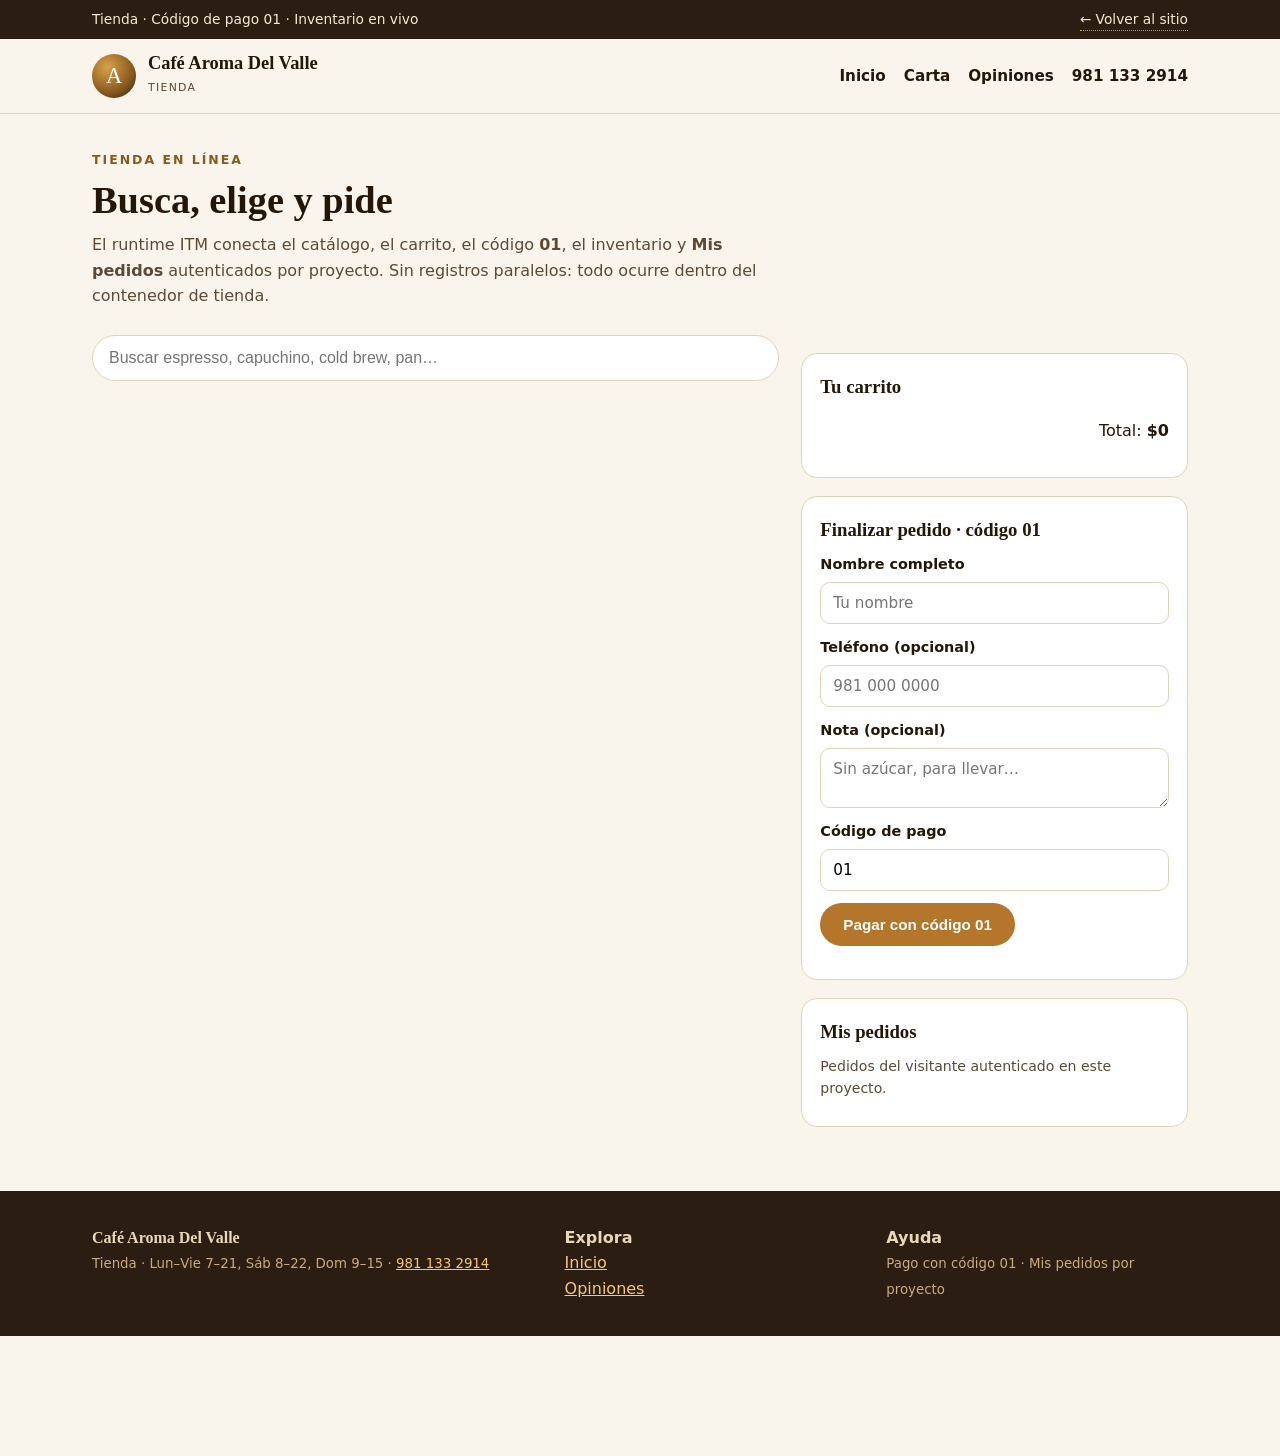
==== commit 449f0be5: "generate tienda/index.html" ====
--- a/tienda/index.html
+++ b/tienda/index.html
@@ -3,188 +3,129 @@
 <head>
 <meta charset="UTF-8">
 <meta name="viewport" content="width=device-width, initial-scale=1.0">
-<title>Tienda — Café Aroma Del Valle</title>
-<meta name="description" content="Tienda en línea de Café Aroma Del Valle: espresso, capuchino, latte y grano selecto. Carrito, código 01, inventario y Mis pedidos.">
+<title>Tienda | Café Aroma Del Valle</title>
+<meta name="description" content="Tienda de Café Aroma Del Valle: busca, elige, agrega al carrito y paga con código 01. Mis pedidos autenticados por proyecto.">
 <link rel="stylesheet" href="../styles.css">
 </head>
 <body>
-<header class="site-header">
-  <div class="wrap header-inner">
-    <a class="brand" href="../index.html" data-eb-editable="link" data-eb-key="tienda-index.a.1" data-eb-role="a" data-eb-kind="link"><span class="brand-mark">☕</span><span class="brand-text"><strong>Café Aroma Del Valle</strong><small>Tienda · Campeche</small></span></a>
-    <nav class="main-nav" id="mainNav" aria-label="Navegación tienda">
-      <a href="../index.html" data-eb-editable="link" data-eb-key="tienda-index.a.2" data-eb-role="a" data-eb-kind="link">Inicio</a>
-      <a href="../index.html#visita" data-eb-editable="link" data-eb-key="tienda-index.a.3" data-eb-role="a" data-eb-kind="link">Visítanos</a>
-      <a href="../index.html#opiniones" data-eb-editable="link" data-eb-key="tienda-index.a.4" data-eb-role="a" data-eb-kind="link">Opiniones</a>
-      <a class="btn btn-small" href="tel:+529811332914" data-eb-editable="link" data-eb-key="tienda-index.a.5" data-eb-role="a" data-eb-kind="link">981 133 2914</a>
-    </nav>
-    <button class="nav-toggle" id="navToggle" aria-expanded="false" aria-controls="mainNav" aria-label="Abrir menú" data-eb-editable="link" data-eb-key="tienda-index.button.6" data-eb-role="button" data-eb-kind="link">☰</button>
+<div class="topbar"><div class="wrap"><span>Tienda · Código de pago 01 · Inventario en vivo</span><a href="/" data-eb-editable="link" data-eb-key="tienda-index.a.1" data-eb-role="a" data-eb-kind="link">← Volver al sitio</a></div></div>
+<header class="header"><nav class="nav">
+<a class="brand" href="/" data-eb-editable="link" data-eb-key="tienda-index.a.2" data-eb-role="a" data-eb-kind="link"><span class="brand-mark">A</span><span><b>Café Aroma Del Valle</b><small>Tienda</small></span></a>
+<div class="links" id="navLinks"><a href="/" data-eb-editable="link" data-eb-key="tienda-index.a.3" data-eb-role="a" data-eb-kind="link">Inicio</a><a href="/#carta" data-eb-editable="link" data-eb-key="tienda-index.a.4" data-eb-role="a" data-eb-kind="link">Carta</a><a href="/#opiniones" data-eb-editable="link" data-eb-key="tienda-index.a.5" data-eb-role="a" data-eb-kind="link">Opiniones</a><a href="tel:+529811332914" data-eb-editable="link" data-eb-key="tienda-index.a.6" data-eb-role="a" data-eb-kind="link">981 133 2914</a></div>
+<button class="menu-btn" id="menuBtn" aria-label="Abrir menú" data-eb-editable="link" data-eb-key="tienda-index.button.7" data-eb-role="button" data-eb-kind="link">☰</button>
+</nav></header>
+
+<main class="section" style="padding-top:36px">
+<div class="wrap">
+<p class="kicker" data-eb-editable="text" data-eb-key="tienda-index.p.8" data-eb-role="p" data-eb-kind="text">Tienda en línea</p>
+<h2 class="title" data-eb-editable="text" data-eb-key="tienda-index.h2.9" data-eb-role="h2" data-eb-kind="text">Busca, elige y pide</h2>
+<p class="sub" data-eb-editable="text" data-eb-key="tienda-index.p.10" data-eb-role="p" data-eb-kind="text">El runtime ITM conecta el catálogo, el carrito, el código <strong>01</strong>, el inventario y <strong>Mis pedidos</strong> autenticados por proyecto. Sin registros paralelos: todo ocurre dentro del contenedor de tienda.</p>
+
+<div data-itm-store data-project-id="281a419a-ce5a-4402-bc18-6fa46e6c212f">
+  <div class="store-grid">
+    <div>
+      <div class="toolbar">
+        <input type="search" data-itm-product-search placeholder="Buscar espresso, capuchino, cold brew, pan…" aria-label="Buscar productos">
+      </div>
+
+      <div class="product-list" data-itm-product-list></div>
+
+      <template data-itm-product-card>
+        <article class="product-card">
+          <img data-itm-product-image alt="" data-eb-editable="image" data-eb-key="tienda-index.img.11" data-eb-role="img" data-eb-kind="image">
+          <div class="p-body">
+            <h3 data-itm-product-name data-eb-editable="text" data-eb-key="tienda-index.h3.12" data-eb-role="h3" data-eb-kind="text"></h3>
+            <p data-itm-product-description data-eb-editable="text" data-eb-key="tienda-index.p.13" data-eb-role="p" data-eb-kind="text"></p>
+            <span class="tag" data-itm-product-category></span>
+            <div class="price-row"><span class="price" data-itm-product-price></span></div>
+            <div class="p-actions">
+              <button type="button" class="p-open" data-itm-product-open data-eb-editable="link" data-eb-key="tienda-index.button.14" data-eb-role="button" data-eb-kind="link">Ver detalle</button>
+              <button type="button" class="p-add" data-itm-cart-add data-eb-editable="link" data-eb-key="tienda-index.button.15" data-eb-role="button" data-eb-kind="link">Agregar</button>
+            </div>
+          </div>
+        </article>
+      </template>
+
+      <div class="detail" data-itm-product-detail hidden>
+        <img data-itm-detail-image alt="" data-eb-editable="image" data-eb-key="tienda-index.img.16" data-eb-role="img" data-eb-kind="image">
+        <h3 data-itm-detail-name data-eb-editable="text" data-eb-key="tienda-index.h3.17" data-eb-role="h3" data-eb-kind="text"></h3>
+        <p data-itm-detail-description data-eb-editable="text" data-eb-key="tienda-index.p.18" data-eb-role="p" data-eb-kind="text"></p>
+        <span class="tag" data-itm-detail-category></span>
+        <p class="price" data-itm-detail-price data-eb-editable="text" data-eb-key="tienda-index.p.19" data-eb-role="p" data-eb-kind="text"></p>
+        <div style="display:flex;gap:8px;align-items:center;flex-wrap:wrap">
+          <label>Cantidad <input type="number" min="1" value="1" data-itm-detail-quantity style="width:80px;padding:8px;border:1px solid var(--linea);border-radius:8px"></label>
+          <button type="button" class="btn btn-primary" data-itm-detail-add data-eb-editable="link" data-eb-key="tienda-index.button.20" data-eb-role="button" data-eb-kind="link">Agregar al carrito</button>
+          <button type="button" class="btn btn-ghost" data-itm-detail-close data-eb-editable="link" data-eb-key="tienda-index.button.21" data-eb-role="button" data-eb-kind="link">Cerrar</button>
+        </div>
+      </div>
+    </div>
+
+    <div>
+      <div class="cart-box" data-itm-cart>
+        <h3 style="margin:0 0 8px;font-family:var(--serif)" data-eb-editable="text" data-eb-key="tienda-index.h3.22" data-eb-role="h3" data-eb-kind="text">Tu carrito</h3>
+        <div data-itm-cart-items></div>
+        <template data-itm-cart-item>
+          <div class="cart-item">
+            <div><b data-itm-cart-name></b><br><span data-itm-cart-price></span> × <span data-itm-cart-quantity></span> = <b data-itm-cart-line-total></b></div>
+            <button type="button" data-itm-cart-remove data-eb-editable="link" data-eb-key="tienda-index.button.23" data-eb-role="button" data-eb-kind="link">Quitar</button>
+          </div>
+        </template>
+        <p style="text-align:right" data-eb-editable="text" data-eb-key="tienda-index.p.24" data-eb-role="p" data-eb-kind="text">Total: <b data-itm-cart-total>$0</b></p>
+      </div>
+
+      <form class="checkout-box" data-itm-checkout>
+        <h3 style="margin:0 0 8px;font-family:var(--serif)" data-eb-editable="text" data-eb-key="tienda-index.h3.25" data-eb-role="h3" data-eb-kind="text">Finalizar pedido · código 01</h3>
+        <label>Nombre completo<input required data-itm-customer-name placeholder="Tu nombre" autocomplete="name"></label>
+        <label>Teléfono (opcional)<input data-itm-customer-phone placeholder="981 000 0000" autocomplete="tel"></label>
+        <label>Nota (opcional)<textarea data-itm-customer-note rows="2" placeholder="Sin azúcar, para llevar…"></textarea></label>
+        <label>Código de pago<input data-itm-payment-code value="01" readonly></label>
+        <button class="btn btn-accent" type="submit" data-itm-pay data-eb-editable="link" data-eb-key="tienda-index.button.26" data-eb-role="button" data-eb-kind="link">Pagar con código 01</button>
+        <p data-itm-checkout-status role="status" style="font-size:.9rem" data-eb-editable="text" data-eb-key="tienda-index.p.27" data-eb-role="p" data-eb-kind="text"></p>
+      </form>
+
+      <div class="orders-box" data-itm-orders>
+        <h3 style="margin:0 0 8px;font-family:var(--serif)" data-eb-editable="text" data-eb-key="tienda-index.h3.28" data-eb-role="h3" data-eb-kind="text">Mis pedidos</h3>
+        <p style="font-size:.88rem;color:var(--tinta-suave);margin:0 0 8px" data-eb-editable="text" data-eb-key="tienda-index.p.29" data-eb-role="p" data-eb-kind="text">Pedidos del visitante autenticado en este proyecto.</p>
+        <div data-itm-order-list></div>
+        <template data-itm-order-card>
+          <div class="order-card">
+            <div><b>Pedido </b><span data-itm-order-id></span></div>
+            <div>Pago: <span data-itm-order-payment></span> · <span data-itm-order-status></span></div>
+            <div style="font-size:.85rem;color:var(--tinta-suave)"><span data-itm-order-created></span></div>
+            <div>Total: <b data-itm-order-total></b></div>
+            <div style="font-size:.88rem" data-itm-order-items></div>
+          </div>
+        </template>
+      </div>
+    </div>
   </div>
-</header>
+</div>
 
-<section class="store-hero">
-  <div class="wrap">
-    <p class="eyebrow eyebrow-light" data-eb-editable="text" data-eb-key="tienda-index.p.7" data-eb-role="p" data-eb-kind="text">Tienda en línea · Inventario en tiempo real</p>
-    <h1 data-eb-editable="text" data-eb-key="tienda-index.h1.8" data-eb-role="h1" data-eb-kind="text">Pide tus favoritos del valle</h1>
-    <p data-eb-editable="text" data-eb-key="tienda-index.p.9" data-eb-role="p" data-eb-kind="text">Elige productos, arma tu carrito y confirma con <strong>código 01</strong>. Tus pedidos aparecen en <strong>Mis pedidos</strong> asociados a tu proyecto. Sin llamadas ni mensajes: todo ocurre aquí.</p>
-    <p data-eb-editable="text" data-eb-key="tienda-index.p.10" data-eb-role="p" data-eb-kind="text"><a href="../index.html" data-eb-editable="link" data-eb-key="tienda-index.a.11" data-eb-role="a" data-eb-kind="link">← Volver al inicio</a> · Lun–Vie 7:00–21:00 · Sáb 8:00–22:00 · Dom 9:00–15:00</p>
-  </div>
-</section>
-
-<main class="wrap">
-<a class="back-link" href="../index.html" data-eb-editable="link" data-eb-key="tienda-index.a.12" data-eb-role="a" data-eb-kind="link">← Inicio</a>
-
-<!-- Catálogo inicial para registro del worker en Neon. El runtime ITM hidrata la lista desde Neon; este JSON es solo semilla, no fuente pública de la tienda. -->
 <script type="application/json" data-itm-catalog-seed>
 {
   "project_id": "281a419a-ce5a-4402-bc18-6fa46e6c212f",
   "currency": "MXN",
+  "payment_code": "01",
   "products": [
-    {
-      "sku": "espresso-del-valle",
-      "name": "Espresso del Valle",
-      "description": "Doble ristretto insignia, crema dorada y final a cacao. 60 ml.",
-      "category": "Espresso",
-      "price": 45,
-      "image": "https://itm-void-excepcional.pages.dev/api/itm-project-assets?file=0323ac94-9f07-47de-a598-593b2d98a83f",
-      "stock": 60
-    },
-    {
-      "sku": "capuchino-clasico",
-      "name": "Capuchino Clásico",
-      "description": "Espresso, leche vaporizada y espuma sedosa con cacao. 240 ml.",
-      "category": "Leche",
-      "price": 55,
-      "image": "https://upload.wikimedia.org/wikipedia/commons/9/9f/Cappuccino_latte_art_2006-04-14.jpg",
-      "stock": 60
-    },
-    {
-      "sku": "latte-casa",
-      "name": "Latte de la Casa",
-      "description": "Suave y cremoso, ideal para acompañar pan dulce. 330 ml.",
-      "category": "Leche",
-      "price": 58,
-      "image": "https://upload.wikimedia.org/wikipedia/commons/thumb/7/78/Glass_of_Coffee_Latte_with_Pastry_%282%29.jpg/1920px-Glass_of_Coffee_Latte_with_Pastry_%282%29.jpg",
-      "stock": 60
-    },
-    {
-      "sku": "americano-valle",
-      "name": "Americano del Valle",
-      "description": "Espresso alargado en taza grande, limpio y aromático. 300 ml.",
-      "category": "Espresso",
-      "price": 50,
-      "image": "https://upload.wikimedia.org/wikipedia/commons/thumb/f/fd/Espresso_cup.jpg/1920px-Espresso_cup.jpg",
-      "stock": 60
-    },
-    {
-      "sku": "grano-500g",
-      "name": "Café en Grano 500 g",
-      "description": "Grano selecto del valle, tueste medio para espresso y filtrados. Bolsa 500 g.",
-      "category": "Grano",
-      "price": 220,
-      "image": "https://upload.wikimedia.org/wikipedia/commons/thumb/5/53/Coffee_bag_2.jpg/1920px-Coffee_bag_2.jpg",
-      "stock": 30
-    }
+    {"name": "Espresso del Valle", "description": "Doble shot insignia, crema dorada y final achocolatado.", "category": "Caliente", "price": 45, "image": "https://itm-void-excepcional.pages.dev/api/itm-project-assets?file=0323ac94-9f07-47de-a598-593b2d98a83f"},
+    {"name": "Americano de la Casa", "description": "Espresso suavizado con agua caliente, cuerpo ligero.", "category": "Caliente", "price": 50, "image": "https://upload.wikimedia.org/wikipedia/commons/3/3b/Barista_prepares_espresso_at_coffee_shop.jpg"},
+    {"name": "Capuchino Arte Latte", "description": "Leche cremosa al vapor y espresso doble con arte latte.", "category": "Favorito", "price": 65, "image": "https://upload.wikimedia.org/wikipedia/commons/9/9f/Cappuccino_latte_art_2006-04-14.jpg"},
+    {"name": "Latte Valle", "description": "Suave y cremoso, ideal para tardes de trabajo.", "category": "Caliente", "price": 70, "image": "https://upload.wikimedia.org/wikipedia/commons/9/9f/Cappuccino_latte_art_2006-04-14.jpg"},
+    {"name": "Mocha del Valle", "description": "Espresso, chocolate y leche vaporizada con cacao.", "category": "Especial", "price": 75, "image": "https://itm-void-excepcional.pages.dev/api/itm-project-assets?file=0323ac94-9f07-47de-a598-593b2d98a83f"},
+    {"name": "Cold Brew 12 h", "description": "Extracción lenta en frío, servido con hielo.", "category": "Frío", "price": 70, "image": "https://upload.wikimedia.org/wikipedia/commons/3/3b/Barista_prepares_espresso_at_coffee_shop.jpg"},
+    {"name": "Croissant + Pan Dulce", "description": "Panadería del día para acompañar tu taza.", "category": "Panadería", "price": 55, "image": "https://upload.wikimedia.org/wikipedia/commons/9/9f/Cappuccino_latte_art_2006-04-14.jpg"},
+    {"name": "Grano Selecto 250 g", "description": "Grano tostado de la casa para llevar a casa.", "category": "Grano", "price": 180, "image": "https://itm-void-excepcional.pages.dev/api/itm-project-assets?file=0323ac94-9f07-47de-a598-593b2d98a83f"}
   ]
 }
 </script>
-
-<div data-itm-store data-project-id="281a419a-ce5a-4402-bc18-6fa46e6c212f">
-  <div class="store-layout">
-    <div>
-      <h2 data-eb-editable="text" data-eb-key="tienda-index.h2.13" data-eb-role="h2" data-eb-kind="text">Catálogo</h2>
-      <p class="section-sub" data-eb-editable="text" data-eb-key="tienda-index.p.14" data-eb-role="p" data-eb-kind="text">Precios en MXN. El inventario se descuenta al confirmar tu pedido.</p>
-      <div data-itm-product-list class="product-grid">
-        <template data-itm-product-card>
-          <article class="product-card">
-            <img data-itm-product-image alt="Producto de Café Aroma Del Valle" data-eb-editable="image" data-eb-key="tienda-index.img.15" data-eb-role="img" data-eb-kind="image">
-            <div class="p-body">
-              <span class="p-cat" data-itm-product-category></span>
-              <h3 data-itm-product-name data-eb-editable="text" data-eb-key="tienda-index.h3.16" data-eb-role="h3" data-eb-kind="text"></h3>
-              <p data-itm-product-description data-eb-editable="text" data-eb-key="tienda-index.p.17" data-eb-role="p" data-eb-kind="text"></p>
-              <span class="price" data-itm-product-price></span>
-              <div class="p-actions">
-                <button type="button" data-itm-product-open data-eb-editable="link" data-eb-key="tienda-index.button.18" data-eb-role="button" data-eb-kind="link">Ver detalle</button>
-                <button type="button" data-itm-cart-add data-eb-editable="link" data-eb-key="tienda-index.button.19" data-eb-role="button" data-eb-kind="link">Agregar</button>
-              </div>
-            </div>
-          </article>
-        </template>
-      </div>
-
-      <div class="panel" style="margin-top:22px">
-        <h2 data-eb-editable="text" data-eb-key="tienda-index.h2.20" data-eb-role="h2" data-eb-kind="text">Detalle del producto</h2>
-        <div data-itm-product-detail>
-          <img class="detail-img" data-itm-detail-image alt="Detalle de producto" data-eb-editable="image" data-eb-key="tienda-index.img.21" data-eb-role="img" data-eb-kind="image">
-          <p class="p-cat" data-itm-detail-category data-eb-editable="text" data-eb-key="tienda-index.p.22" data-eb-role="p" data-eb-kind="text"></p>
-          <h3 data-itm-detail-name data-eb-editable="text" data-eb-key="tienda-index.h3.23" data-eb-role="h3" data-eb-kind="text">Selecciona un producto para ver el detalle</h3>
-          <p data-itm-detail-description data-eb-editable="text" data-eb-key="tienda-index.p.24" data-eb-role="p" data-eb-kind="text">El detalle se hidrata automáticamente al elegir “Ver detalle”.</p>
-          <p class="price" data-itm-detail-price data-eb-editable="text" data-eb-key="tienda-index.p.25" data-eb-role="p" data-eb-kind="text"></p>
-          <div style="display:flex;gap:10px;align-items:center;flex-wrap:wrap;font-family:Arial,sans-serif">
-            <label>Cantidad <input type="number" min="1" value="1" data-itm-detail-quantity style="width:80px;border:1px solid #e2d5bf;border-radius:10px;padding:.5rem"></label>
-            <button type="button" class="btn btn-small" data-itm-detail-add data-eb-editable="link" data-eb-key="tienda-index.button.26" data-eb-role="button" data-eb-kind="link">Agregar al carrito</button>
-            <button type="button" class="btn btn-small btn-ghost" data-itm-detail-close data-eb-editable="link" data-eb-key="tienda-index.button.27" data-eb-role="button" data-eb-kind="link">Cerrar</button>
-          </div>
-        </div>
-      </div>
-    </div>
-
-    <aside class="store-side">
-      <div class="panel">
-        <h2 data-eb-editable="text" data-eb-key="tienda-index.h2.28" data-eb-role="h2" data-eb-kind="text">Tu carrito</h2>
-        <div data-itm-cart>
-          <div data-itm-cart-items></div>
-          <template data-itm-cart-item>
-            <div class="cart-item">
-              <strong data-itm-cart-name></strong>
-              <button type="button" data-itm-cart-remove aria-label="Quitar" data-eb-editable="link" data-eb-key="tienda-index.button.29" data-eb-role="button" data-eb-kind="link">✕</button>
-              <span><span data-itm-cart-price></span> × <span data-itm-cart-quantity></span></span>
-              <strong data-itm-cart-line-total></strong>
-            </div>
-          </template>
-          <p class="cart-total" data-eb-editable="text" data-eb-key="tienda-index.p.30" data-eb-role="p" data-eb-kind="text">Total: <span data-itm-cart-total>$0</span></p>
-        </div>
-      </div>
-
-      <div class="panel">
-        <h2 data-eb-editable="text" data-eb-key="tienda-index.h2.31" data-eb-role="h2" data-eb-kind="text">Confirmar pedido</h2>
-        <p class="section-sub" style="font-size:.9rem" data-eb-editable="text" data-eb-key="tienda-index.p.32" data-eb-role="p" data-eb-kind="text">Paga con código <strong>01</strong>. El pedido queda ligado a tu proyecto y descuenta inventario.</p>
-        <form data-itm-checkout>
-          <label>Nombre completo<input type="text" data-itm-customer-name required autocomplete="name" placeholder="Tu nombre"></label>
-          <label>Teléfono (opcional)<input type="tel" data-itm-customer-phone autocomplete="tel" placeholder="981 000 0000"></label>
-          <label>Nota (opcional)<textarea data-itm-customer-note rows="2" placeholder="Ej. Sin azúcar, para recoger a las 6 pm"></textarea></label>
-          <label>Código de pago<input type="text" data-itm-payment-code inputmode="numeric" placeholder="01" required></label>
-          <button type="submit" data-itm-pay data-eb-editable="link" data-eb-key="tienda-index.button.33" data-eb-role="button" data-eb-kind="link">Pagar con código 01</button>
-          <p data-itm-checkout-status role="status" data-eb-editable="text" data-eb-key="tienda-index.p.34" data-eb-role="p" data-eb-kind="text"></p>
-        </form>
-      </div>
-
-      <div class="panel">
-        <h2 data-eb-editable="text" data-eb-key="tienda-index.h2.35" data-eb-role="h2" data-eb-kind="text">Mis pedidos</h2>
-        <p class="section-sub" style="font-size:.9rem" data-eb-editable="text" data-eb-key="tienda-index.p.36" data-eb-role="p" data-eb-kind="text">Historial autenticado por proyecto. Inicia sesión si se te solicita.</p>
-        <div data-itm-orders>
-          <div data-itm-order-list></div>
-          <template data-itm-order-card>
-            <article class="order-card">
-              <p data-eb-editable="text" data-eb-key="tienda-index.p.37" data-eb-role="p" data-eb-kind="text"><strong>Pedido </strong><span data-itm-order-id></span> · <span data-itm-order-status></span></p>
-              <p data-eb-editable="text" data-eb-key="tienda-index.p.38" data-eb-role="p" data-eb-kind="text"><span data-itm-order-created></span> · Total <strong data-itm-order-total></strong></p>
-              <div data-itm-order-items></div>
-            </article>
-          </template>
-        </div>
-      </div>
-    </aside>
-  </div>
 </div>
 </main>
 
-<footer class="site-footer">
-  <div class="wrap footer-grid">
-    <div><strong>Café Aroma Del Valle</strong><p data-eb-editable="text" data-eb-key="tienda-index.p.39" data-eb-role="p" data-eb-kind="text">Tienda en línea · Campeche<br>Lun–Vie 7:00–21:00 · Sáb 8:00–22:00 · Dom 9:00–15:00</p></div>
-    <div><p data-eb-editable="text" data-eb-key="tienda-index.p.40" data-eb-role="p" data-eb-kind="text"><strong>Contacto</strong></p><p data-eb-editable="text" data-eb-key="tienda-index.p.41" data-eb-role="p" data-eb-kind="text"><a href="tel:+529811332914" data-eb-editable="link" data-eb-key="tienda-index.a.42" data-eb-role="a" data-eb-kind="link">981 133 2914</a></p></div>
-    <div><p data-eb-editable="text" data-eb-key="tienda-index.p.43" data-eb-role="p" data-eb-kind="text"><strong>Explora</strong></p><p data-eb-editable="text" data-eb-key="tienda-index.p.44" data-eb-role="p" data-eb-kind="text"><a href="../index.html" data-eb-editable="link" data-eb-key="tienda-index.a.45" data-eb-role="a" data-eb-kind="link">Inicio</a><br><a href="../index.html#opiniones" data-eb-editable="link" data-eb-key="tienda-index.a.46" data-eb-role="a" data-eb-kind="link">Opiniones</a></p></div>
-  </div>
-  <p class="foot-note" data-eb-editable="text" data-eb-key="tienda-index.p.47" data-eb-role="p" data-eb-kind="text">© <span id="year">2026</span> Café Aroma Del Valle · Compra con código 01. Sin dashboard administrativo público.</p>
-</footer>
+<footer class="footer"><div class="wrap footer-grid">
+<div><b style="font-family:var(--serif)">Café Aroma Del Valle</b><br><small>Tienda · Lun–Vie 7–21, Sáb 8–22, Dom 9–15 · <a href="tel:+529811332914" data-eb-editable="link" data-eb-key="tienda-index.a.30" data-eb-role="a" data-eb-kind="link">981 133 2914</a></small></div>
+<div><b>Explora</b><br><a href="/" data-eb-editable="link" data-eb-key="tienda-index.a.31" data-eb-role="a" data-eb-kind="link">Inicio</a><br><a href="/#opiniones" data-eb-editable="link" data-eb-key="tienda-index.a.32" data-eb-role="a" data-eb-kind="link">Opiniones</a></div>
+<div><b>Ayuda</b><br><small>Pago con código 01 · Mis pedidos por proyecto</small></div>
+</div></footer>
 <script src="../script.js" defer></script>
 
 <section id="perfil-usuario" aria-label="Perfil del visitante">
--- a/styles.css
+++ b/styles.css
@@ -1,138 +1,126 @@
 :root{
-  --bg:#faf7f1; --ink:#1a120b; --muted:#6b5d4e;
-  --cream:#efe6d6; --dark:#1c130c; --dark2:#2a1e13;
-  --accent:#b3541e; --accent-d:#8a3f14;
-  --gold:#d9a441; --line:#e2d5bf;
-  --card:#fffdf8; --radius:16px;
-  --shadow:0 12px 32px rgba(26,18,11,.14);
-  --max:1120px;
+  --fondo:#faf5ec;
+  --fondo-2:#f1e7d6;
+  --tinta:#241708;
+  --tinta-suave:#5c4a35;
+  --cobre:#b4762a;
+  --cobre-oscuro:#8a5a1d;
+  --cafe:#2b1d12;
+  --cafe-2:#3d2a18;
+  --crema:#fffdf7;
+  --linea:#e3d3b8;
+  --ok:#2e7d4f;
+  --radio:18px;
+  --sombra:0 18px 50px rgba(43,29,18,.14);
+  --serif:"Playfair Display",Georgia,"Times New Roman",serif;
+  --sans:"Inter",system-ui,-apple-system,"Segoe UI",Roboto,Arial,sans-serif;
 }
 *{box-sizing:border-box}
 html{scroll-behavior:smooth}
-body{margin:0;font-family:Georgia,'Times New Roman',serif;background:var(--bg);color:var(--ink);line-height:1.6}
-body,h1,h2,h3{font-family:Georgia,serif}
-a{color:var(--accent-d)}
-img{max-width:100%;display:block;border-radius:12px}
-.wrap{max-width:var(--max);margin:0 auto;padding:0 20px}
-.eyebrow{text-transform:uppercase;letter-spacing:.14em;font-size:.78rem;color:var(--accent-d);font-family:Arial,Helvetica,sans-serif;font-weight:700;margin:0 0 8px}
-.eyebrow-light{color:var(--gold)}
-h1{font-size:clamp(2.2rem,5vw,3.6rem);line-height:1.05;margin:.2em 0}
-h2{font-size:clamp(1.6rem,3.4vw,2.3rem);line-height:1.15;margin:.3em 0 .4em}
-.lead{font-size:1.12rem;color:#3d2f22}
-.btn{display:inline-block;background:var(--accent);color:#fff;text-decoration:none;padding:.85rem 1.4rem;border-radius:999px;font-family:Arial,sans-serif;font-weight:700;border:2px solid var(--accent);cursor:pointer}
-.btn:hover{background:var(--accent-d);border-color:var(--accent-d)}
-.btn-ghost{background:transparent;color:var(--ink);border-color:var(--ink)}
-.btn-ghost:hover{background:var(--ink);color:#fff}
-.btn-small{padding:.4rem .9rem;font-size:.9rem}
+body{margin:0;font-family:var(--sans);background:var(--fondo);color:var(--tinta);line-height:1.6}
+img{max-width:100%;display:block}
+a{color:inherit}
+.wrap{max-width:1140px;margin:0 auto;padding:0 22px}
+.topbar{background:var(--cafe);color:#f6ead3;font-size:.86rem}
+.topbar .wrap{display:flex;justify-content:space-between;gap:12px;padding-top:8px;padding-bottom:8px;flex-wrap:wrap}
+.topbar a{text-decoration:none;border-bottom:1px dotted #c9a35c}
+.header{position:sticky;top:0;z-index:40;background:rgba(250,245,236,.94);backdrop-filter:blur(10px);border-bottom:1px solid var(--linea)}
+.nav{display:flex;align-items:center;justify-content:space-between;gap:16px;padding:14px 22px;max-width:1140px;margin:0 auto}
+.brand{display:flex;align-items:center;gap:12px;text-decoration:none}
+.brand-mark{width:44px;height:44px;border-radius:50%;background:radial-gradient(circle at 35% 30%,#d8a24a,#8a5a1d 60%,#2b1d12 100%);display:grid;place-items:center;color:#fff;font-family:var(--serif);font-size:1.4rem}
+.brand b{font-family:var(--serif);font-size:1.15rem;display:block;line-height:1.1}
+.brand small{color:var(--tinta-suave);letter-spacing:.12em;text-transform:uppercase;font-size:.68rem}
+.links{display:flex;gap:18px;align-items:center}
+.links a{text-decoration:none;font-weight:600;font-size:.95rem}
+.links a:hover{color:var(--cobre-oscuro)}
+.btn{display:inline-flex;align-items:center;justify-content:center;gap:8px;border-radius:999px;padding:12px 22px;font-weight:700;text-decoration:none;border:1px solid transparent;cursor:pointer;font-size:.95rem}
+.btn-primary{background:var(--cafe);color:#fff}
+.btn-primary:hover{background:var(--cafe-2)}
+.btn-accent{background:var(--cobre);color:#fff}
+.btn-accent:hover{background:var(--cobre-oscuro)}
+.btn-ghost{background:transparent;border-color:var(--cafe);color:var(--cafe)}
+.btn-ghost:hover{background:var(--cafe);color:#fff}
+.menu-btn{display:none;background:none;border:1px solid var(--linea);border-radius:10px;padding:8px 12px;font-size:1.1rem}
+.hero{background:linear-gradient(180deg,#241708 0%,#3d2a18 60%,#4d3018 100%);background-color:#241708;color:#fdf6e8;overflow:hidden}
+.hero-grid{display:grid;grid-template-columns:1.05fr .95fr;gap:36px;align-items:center;padding:56px 0 48px}
+.eyebrow{display:inline-flex;align-items:center;gap:8px;background:rgba(255,255,255,.12);border:1px solid rgba(255,255,255,.22);padding:7px 14px;border-radius:999px;font-size:.8rem;letter-spacing:.08em;text-transform:uppercase}
+.hero h1{font-family:var(--serif);font-size:clamp(2.2rem,4.6vw,3.6rem);line-height:1.05;margin:18px 0 14px}
+.hero h1 em{color:#e9bd6b;font-style:normal}
+.hero p.lead{font-size:1.08rem;color:#f0e2c8;max-width:34rem}
+.hero-cta{display:flex;gap:12px;flex-wrap:wrap;margin:22px 0}
+.hero-meta{display:flex;gap:18px;flex-wrap:wrap;font-size:.92rem;color:#e8d5b3}
+.hero-meta strong{color:#fff}
+.hero-visual{position:relative}
+.hero-photo{border-radius:22px;overflow:hidden;box-shadow:var(--sombra);border:1px solid rgba(255,255,255,.25)}
+.hero-photo img{width:100%;height:420px;object-fit:cover}
+.hero-card{position:absolute;left:16px;right:16px;bottom:-22px;background:var(--crema);color:var(--tinta);border-radius:16px;padding:14px 16px;display:flex;gap:14px;align-items:center;box-shadow:var(--sombra);border:1px solid var(--linea)}
+.hero-card img{width:64px;height:64px;object-fit:cover;border-radius:12px}
+.hero-card b{display:block;font-size:.95rem}
+.hero-card span{font-size:.85rem;color:var(--tinta-suave)}
 .section{padding:64px 0}
-.section-dark{background:var(--dark);color:#f5ecdd}
-.section-dark a{color:var(--gold)}
-.section-cream{background:var(--cream)}
-.section-sub{color:var(--muted)}
-.section-dark .section-sub{color:#cbb99f}
-.muted-light{color:#cbb99f;font-size:.95rem}
-
-/* header */
-.site-header{position:sticky;top:0;z-index:20;background:rgba(250,247,241,.96);backdrop-filter:blur(8px);border-bottom:1px solid var(--line)}
-.header-inner{display:flex;align-items:center;justify-content:space-between;gap:16px;padding:12px 20px}
-.brand{display:flex;align-items:center;gap:10px;text-decoration:none;color:var(--ink)}
-.brand-mark{font-size:1.9rem;background:var(--dark);color:var(--gold);width:44px;height:44px;display:grid;place-items:center;border-radius:12px}
-.brand-text{display:flex;flex-direction:column;line-height:1.1}
-.brand-text small{font-family:Arial,sans-serif;color:var(--muted);letter-spacing:.08em;text-transform:uppercase;font-size:.68rem}
-.main-nav{display:flex;align-items:center;gap:18px;font-family:Arial,sans-serif}
-.main-nav a{text-decoration:none;color:var(--ink);font-weight:600}
-.main-nav a:hover{color:var(--accent-d)}
-.nav-toggle{display:none;background:var(--dark);color:#fff;border:0;border-radius:10px;padding:.5rem .8rem;font-size:1.2rem}
-
-/* hero */
-.hero{background:radial-gradient(900px 400px at 80% 10%,#f3e2c2,transparent),var(--bg);padding:48px 0 56px;border-bottom:1px solid var(--line)}
-.hero-grid{display:grid;grid-template-columns:1.05fr .95fr;gap:36px;align-items:center}
-.hero-media img{box-shadow:var(--shadow);aspect-ratio:4/3;object-fit:cover;width:100%}
-.hero-media figcaption{font-size:.85rem;color:var(--muted);margin-top:8px;font-family:Arial,sans-serif}
-.hero-cta{display:flex;gap:12px;flex-wrap:wrap;margin:20px 0}
-.hero-meta{list-style:none;display:flex;gap:18px;flex-wrap:wrap;padding:14px 16px;background:var(--card);border:1px solid var(--line);border-radius:12px;margin:0;font-family:Arial,sans-serif;font-size:.92rem}
-
-/* grids */
-.grid-2{display:grid;grid-template-columns:1fr 1fr;gap:36px;align-items:start}
-.framed img{box-shadow:var(--shadow);aspect-ratio:4/3;object-fit:cover;width:100%}
-.framed figcaption{font-family:Arial,sans-serif;color:var(--muted);font-size:.88rem;margin-top:8px}
-.feature-list{display:grid;gap:14px;margin-top:18px}
-.feature-list article{background:var(--card);border:1px solid var(--line);border-radius:12px;padding:14px 16px}
-.feature-list h3{margin:0 0 4px;font-size:1.05rem}
-.feature-list p{margin:0;color:#4a3c2e}
-.cards{display:grid;grid-template-columns:repeat(3,1fr);gap:20px;margin-top:24px}
-.card{background:#fff8ec;border:1px solid #3a2a1b;border-radius:var(--radius);overflow:hidden;color:var(--ink)}
-.card img{border-radius:0;aspect-ratio:16/10;object-fit:cover;width:100%}
-.card-body{padding:16px 18px 20px}
-.card-cat{font-family:Arial,sans-serif;font-size:.75rem;letter-spacing:.12em;text-transform:uppercase;color:var(--accent-d);margin:0}
-.card-body h3{margin:.3em 0}
-.card-body p{color:#4a3c2e}
-.card-link{font-family:Arial,sans-serif;font-weight:700}
-.info-list{list-style:none;padding:0;display:grid;gap:10px;background:var(--card);border:1px solid var(--line);border-radius:12px;padding:16px 18px}
-.inline-cta{display:flex;gap:12px;flex-wrap:wrap;margin-top:16px}
-.visita-media{display:grid;gap:14px}
-.map-embed iframe{width:100%;border-radius:12px;min-height:320px}
-.teaser-grid{display:grid;grid-template-columns:1.1fr .9fr;gap:32px;align-items:center}
-.check-list{list-style:none;padding:0;display:grid;gap:8px;font-family:Arial,sans-serif}
-.check-list li{padding-left:28px;position:relative}
-.check-list li::before{content:"✓";position:absolute;left:0;top:0;background:var(--dark);color:var(--gold);width:20px;height:20px;border-radius:50%;display:grid;place-items:center;font-size:.8rem}
-.check-light li::before{background:var(--gold);color:var(--dark)}
-
-/* comments */
-.comments-grid{display:grid;grid-template-columns:.9fr 1.1fr;gap:32px;align-items:start}
-.comments-widget{display:grid;gap:16px}
-.profile-card,.comments-card{background:#fff8ec;color:var(--ink);border-radius:var(--radius);padding:20px;border:1px solid #3a2a1b}
-.profile-card h3,.comments-card h3{margin-top:0}
-[data-itm-profile],[data-itm-comments]{font-family:Arial,sans-serif}
-[data-itm-profile] button,[data-itm-comments] button{background:var(--accent);color:#fff;border:0;border-radius:999px;padding:.6rem 1.1rem;font-weight:700;cursor:pointer}
-[data-itm-profile] input,[data-itm-comments] textarea,[data-itm-comments] select{width:100%;border:1px solid var(--line);border-radius:10px;padding:.6rem .8rem;font-family:Arial,sans-serif}
-
-/* footer */
-.site-footer{background:#120c06;color:#d8c9b0;padding:36px 0 20px;font-family:Arial,sans-serif}
-.footer-grid{display:grid;grid-template-columns:2fr 1fr 1fr;gap:24px}
-.site-footer a{color:var(--gold)}
-.foot-note{text-align:center;color:#9a8a74;font-size:.85rem;border-top:1px solid #2c2114;margin-top:20px;padding-top:14px}
-
-/* tienda */
-.store-hero{background:var(--dark);color:#f5ecdd;padding:40px 0}
-.store-hero a{color:var(--gold)}
-.store-layout{display:grid;grid-template-columns:1.6fr .9fr;gap:24px;align-items:start;padding:32px 0 56px}
-.product-grid{display:grid;grid-template-columns:repeat(auto-fill,minmax(240px,1fr));gap:18px}
-.product-card{background:var(--card);border:1px solid var(--line);border-radius:var(--radius);overflow:hidden;display:flex;flex-direction:column}
-.product-card img{border-radius:0;aspect-ratio:4/3;object-fit:cover;width:100%}
-.product-card .p-body{padding:14px 16px;display:grid;gap:8px;flex:1}
-.product-card .p-cat{font-family:Arial,sans-serif;font-size:.72rem;letter-spacing:.12em;text-transform:uppercase;color:var(--accent-d)}
-.product-card h3{margin:0}
-.product-card p{margin:0;color:#4a3c2e;font-size:.95rem}
-.price{font-weight:800;font-size:1.15rem}
-.p-actions{display:flex;gap:8px;flex-wrap:wrap;margin-top:6px}
-.p-actions button{font-family:Arial,sans-serif;border-radius:999px;padding:.55rem .95rem;border:1px solid var(--dark);cursor:pointer;font-weight:700}
-.p-actions [data-itm-product-open]{background:transparent}
-.p-actions [data-itm-cart-add]{background:var(--dark);color:#fff}
-.store-side{display:grid;gap:18px;position:sticky;top:76px}
-.panel{background:var(--card);border:1px solid var(--line);border-radius:var(--radius);padding:18px}
-.panel h2{font-size:1.3rem;margin-top:0}
-.detail-img{width:100%;aspect-ratio:16/10;object-fit:cover}
-.cart-item{display:grid;grid-template-columns:1fr auto;gap:6px 12px;padding:10px 0;border-bottom:1px dashed var(--line);font-family:Arial,sans-serif}
-.cart-total{font-family:Arial,sans-serif;font-weight:800;font-size:1.2rem;text-align:right}
-form[data-itm-checkout]{display:grid;gap:10px;font-family:Arial,sans-serif}
-form[data-itm-checkout] input,form[data-itm-checkout] textarea{border:1px solid var(--line);border-radius:10px;padding:.65rem .8rem;width:100%}
-form[data-itm-checkout] button{background:var(--accent);color:#fff;border:0;border-radius:999px;padding:.8rem;font-weight:800;cursor:pointer}
-.order-card{border:1px solid var(--line);border-radius:12px;padding:12px 14px;margin:10px 0;font-family:Arial,sans-serif;background:#fff}
-.back-link{display:inline-block;margin:18px 0 0}
-
+.section-alt{background:var(--crema);border-top:1px solid var(--linea);border-bottom:1px solid var(--linea)}
+.kicker{color:var(--cobre-oscuro);text-transform:uppercase;letter-spacing:.16em;font-size:.78rem;font-weight:800;margin:0 0 8px}
+h2.title{font-family:var(--serif);font-size:clamp(1.7rem,3vw,2.5rem);margin:0 0 10px;line-height:1.15}
+.sub{color:var(--tinta-suave);max-width:44rem;margin:0 0 26px}
+.grid-3{display:grid;grid-template-columns:repeat(3,1fr);gap:20px}
+.grid-2{display:grid;grid-template-columns:1fr 1fr;gap:28px;align-items:start}
+.card{background:#fff;border:1px solid var(--linea);border-radius:var(--radio);overflow:hidden;box-shadow:0 10px 30px rgba(43,29,18,.07)}
+.card-body{padding:18px}
+.card-body h3{margin:0 0 6px;font-family:var(--serif);font-size:1.25rem}
+.card-body p{margin:0 0 10px;color:var(--tinta-suave);font-size:.94rem}
+.tag{display:inline-block;font-size:.75rem;font-weight:800;letter-spacing:.08em;text-transform:uppercase;background:var(--fondo-2);border:1px solid var(--linea);padding:4px 10px;border-radius:999px;margin-bottom:10px}
+.price{font-weight:800;font-size:1.05rem}
+.price-row{display:flex;justify-content:space-between;align-items:center;gap:10px;margin-top:12px}
+.link-card{color:var(--cobre-oscuro);font-weight:700;text-decoration:none}
+.menu-img{height:210px;object-fit:cover;width:100%;background:linear-gradient(135deg,#3d2a18,#b4762a)}
+.oficio{background:var(--cafe);color:#f3e6cd;border-radius:24px;overflow:hidden;display:grid;grid-template-columns:1fr 1fr}
+.oficio img{width:100%;height:100%;min-height:320px;object-fit:cover}
+.oficio-text{padding:36px}
+.oficio-text h2{font-family:var(--serif);margin:0 0 10px;font-size:2rem;color:#fff}
+.oficio-text ul{margin:16px 0 0;padding:0;list-style:none;display:grid;gap:10px}
+.oficio-text li{background:rgba(255,255,255,.08);border:1px solid rgba(255,255,255,.16);border-radius:12px;padding:10px 14px;font-size:.94rem}
+.info-box{background:var(--fondo);border:1px solid var(--linea);border-radius:16px;padding:20px}
+.info-box h3{margin:0 0 8px;font-family:var(--serif)}
+.horario{width:100%;border-collapse:collapse;font-size:.94rem;margin-top:8px}
+.horario td{padding:8px 4px;border-bottom:1px dashed var(--linea)}
+.horario td:last-child{text-align:right;font-weight:700}
+.mapa{border-radius:16px;overflow:hidden;border:1px solid var(--linea);background:#fff}
+.mapa iframe{width:100%;height:340px;border:0;display:block}
+.comments-shell{background:#fff;border:1px solid var(--linea);border-radius:22px;padding:28px;box-shadow:var(--sombra)}
+.comments-explain{display:grid;grid-template-columns:repeat(3,1fr);gap:14px;margin:18px 0 22px}
+.comments-explain div{background:var(--fondo);border:1px solid var(--linea);border-radius:14px;padding:14px;font-size:.9rem}
+.comments-explain b{display:block;margin-bottom:4px}
+[data-itm-profile],[data-itm-comments]{min-height:60px}
+.store-grid{display:grid;grid-template-columns:1.6fr .9fr;gap:22px;align-items:start}
+.toolbar{display:flex;gap:10px;flex-wrap:wrap;margin-bottom:16px}
+.toolbar input[type="search"]{flex:1;min-width:220px;padding:13px 16px;border-radius:999px;border:1px solid var(--linea);font-size:1rem;background:#fff}
+.product-list{display:grid;grid-template-columns:repeat(2,1fr);gap:16px}
+.product-card{background:#fff;border:1px solid var(--linea);border-radius:16px;overflow:hidden;display:flex;flex-direction:column}
+.product-card img{width:100%;height:170px;object-fit:cover;background:linear-gradient(135deg,#2b1d12,#b4762a)}
+.product-card .p-body{padding:14px;display:grid;gap:6px}
+.product-card h3{margin:0;font-size:1.05rem}
+.product-card p{margin:0;font-size:.88rem;color:var(--tinta-suave)}
+.p-actions{display:flex;gap:8px;margin-top:8px}
+.p-actions button{flex:1;padding:10px;border-radius:10px;border:1px solid var(--cafe);cursor:pointer;font-weight:700}
+.p-open{background:#fff;color:var(--cafe)}
+.p-add{background:var(--cafe);color:#fff}
+.detail,.cart-box,.checkout-box,.orders-box{background:#fff;border:1px solid var(--linea);border-radius:16px;padding:18px;margin-top:18px}
+.detail img{width:100%;height:240px;object-fit:cover;border-radius:12px;background:#eee}
+.cart-item{display:flex;justify-content:space-between;gap:10px;padding:10px 0;border-bottom:1px dashed var(--linea);font-size:.92rem;align-items:center}
+.cart-item button{border:1px solid #d8b4b4;background:#fff;border-radius:8px;padding:6px 10px;cursor:pointer}
+.checkout-box label{display:grid;gap:6px;font-size:.9rem;font-weight:600;margin-bottom:12px}
+.checkout-box input,.checkout-box textarea{padding:11px 12px;border:1px solid var(--linea);border-radius:10px;font-size:.95rem;font-family:inherit}
+.order-card{border:1px solid var(--linea);border-radius:12px;padding:12px;margin-top:10px;background:var(--fondo)}
+.footer{background:var(--cafe);color:#e9d8b8;padding:34px 0;margin-top:0}
+.footer a{color:#f4c877}
+.footer-grid{display:grid;grid-template-columns:1.2fr .8fr .8fr;gap:20px}
+.footer small{color:#c8ab7f}
 @media(max-width:900px){
-  .hero-grid,.grid-2,.teaser-grid,.comments-grid,.store-layout{grid-template-columns:1fr}
-  .cards{grid-template-columns:1fr}
-  .store-side{position:static}
-  .main-nav{display:none;position:absolute;top:68px;right:12px;background:var(--card);border:1px solid var(--line);border-radius:12px;padding:14px;flex-direction:column;align-items:stretch;min-width:220px;box-shadow:var(--shadow)}
-  .main-nav.open{display:flex}
-  .nav-toggle{display:block}
-  .footer-grid{grid-template-columns:1fr}
+  .hero-grid,.grid-2,.grid-3,.oficio,.store-grid,.footer-grid{grid-template-columns:1fr}
+  .links{display:none;position:absolute;top:72px;left:0;right:0;background:var(--crema);flex-direction:column;padding:18px;border-bottom:1px solid var(--linea)}
+  .links.open{display:flex}
+  .menu-btn{display:inline-block}
+  .product-list{grid-template-columns:1fr}
+  .comments-explain{grid-template-columns:1fr}
+  .hero-photo img{height:300px}
 }
-
-/* polish: foco visible, estados y coherencia tienda */
-a:focus-visible,button:focus-visible,input:focus-visible,textarea:focus-visible{outline:3px solid var(--gold);outline-offset:2px}
-[data-itm-checkout-status]{min-height:1.5em;font-size:.92rem;color:#4a3c2e}
-[data-itm-product-detail] .price:empty,[data-itm-detail-price]:empty{display:none}
-.cart-item button[data-itm-cart-remove]{background:transparent;color:var(--ink);border:1px solid var(--line);border-radius:50%;width:28px;height:28px;padding:0;line-height:1}
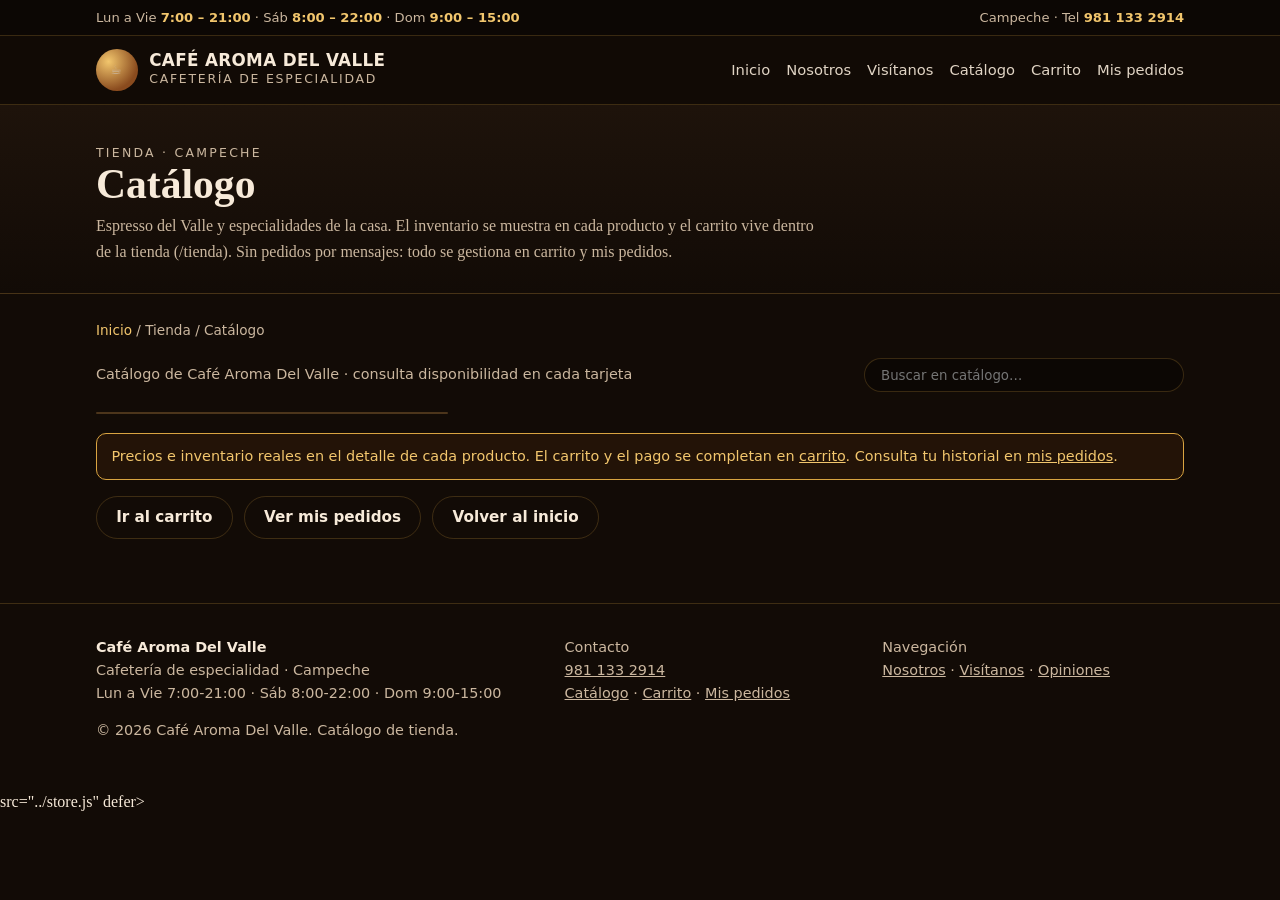
==== commit 8ea6dc61: "generate tienda/index.html" ====
--- a/tienda/index.html
+++ b/tienda/index.html
@@ -3,141 +3,63 @@
 <head>
 <meta charset="UTF-8">
 <meta name="viewport" content="width=device-width, initial-scale=1.0">
-<title>Tienda | Café Aroma Del Valle</title>
-<meta name="description" content="Tienda de Café Aroma Del Valle: busca, elige, agrega al carrito y paga con código 01. Mis pedidos autenticados por proyecto.">
+<title>Tienda — Catálogo | Café Aroma Del Valle</title>
+<meta name="description" content="Catálogo de Café Aroma Del Valle en Campeche. Espresso del Valle y especialidades con inventario actual y agregar al carrito.">
 <link rel="stylesheet" href="../styles.css">
 </head>
 <body>
-<div class="topbar"><div class="wrap"><span>Tienda · Código de pago 01 · Inventario en vivo</span><a href="/" data-eb-editable="link" data-eb-key="tienda-index.a.1" data-eb-role="a" data-eb-kind="link">← Volver al sitio</a></div></div>
-<header class="header"><nav class="nav">
-<a class="brand" href="/" data-eb-editable="link" data-eb-key="tienda-index.a.2" data-eb-role="a" data-eb-kind="link"><span class="brand-mark">A</span><span><b>Café Aroma Del Valle</b><small>Tienda</small></span></a>
-<div class="links" id="navLinks"><a href="/" data-eb-editable="link" data-eb-key="tienda-index.a.3" data-eb-role="a" data-eb-kind="link">Inicio</a><a href="/#carta" data-eb-editable="link" data-eb-key="tienda-index.a.4" data-eb-role="a" data-eb-kind="link">Carta</a><a href="/#opiniones" data-eb-editable="link" data-eb-key="tienda-index.a.5" data-eb-role="a" data-eb-kind="link">Opiniones</a><a href="tel:+529811332914" data-eb-editable="link" data-eb-key="tienda-index.a.6" data-eb-role="a" data-eb-kind="link">981 133 2914</a></div>
-<button class="menu-btn" id="menuBtn" aria-label="Abrir menú" data-eb-editable="link" data-eb-key="tienda-index.button.7" data-eb-role="button" data-eb-kind="link">☰</button>
-</nav></header>
+<div class="topbar"><div class="wrap"><span>Lun a Vie <strong>7:00 – 21:00</strong> · Sáb <strong>8:00 – 22:00</strong> · Dom <strong>9:00 – 15:00</strong></span><span>Campeche · Tel <strong>981 133 2914</strong></span></div></div>
+<header class="nav"><div class="wrap">
+<a class="brand" href="../index.html" data-eb-editable="link" data-eb-key="tienda-index.a.1" data-eb-role="a" data-eb-kind="link"><span class="brand-mark">☕</span><span><b>Café Aroma Del Valle</b><span>Cafetería de especialidad</span></span></a>
+<button class="menu-btn" id="menuBtn" aria-label="Abrir menú" data-eb-editable="link" data-eb-key="tienda-index.button.2" data-eb-role="button" data-eb-kind="link">☰ Menú</button>
+<nav class="links" id="navLinks">
+<a href="../index.html" data-eb-editable="link" data-eb-key="tienda-index.a.3" data-eb-role="a" data-eb-kind="link">Inicio</a><a href="../index.html#nosotros" data-eb-editable="link" data-eb-key="tienda-index.a.4" data-eb-role="a" data-eb-kind="link">Nosotros</a><a href="../index.html#visitanos" data-eb-editable="link" data-eb-key="tienda-index.a.5" data-eb-role="a" data-eb-kind="link">Visítanos</a><a href="index.html" aria-current="true" data-eb-editable="link" data-eb-key="tienda-index.a.6" data-eb-role="a" data-eb-kind="link">Catálogo</a><a href="carrito.html" data-eb-editable="link" data-eb-key="tienda-index.a.7" data-eb-role="a" data-eb-kind="link">Carrito</a><a href="pedidos.html" data-eb-editable="link" data-eb-key="tienda-index.a.8" data-eb-role="a" data-eb-kind="link">Mis pedidos</a>
+</nav>
+</div></header>
 
-<main class="section" style="padding-top:36px">
-<div class="wrap">
-<p class="kicker" data-eb-editable="text" data-eb-key="tienda-index.p.8" data-eb-role="p" data-eb-kind="text">Tienda en línea</p>
-<h2 class="title" data-eb-editable="text" data-eb-key="tienda-index.h2.9" data-eb-role="h2" data-eb-kind="text">Busca, elige y pide</h2>
-<p class="sub" data-eb-editable="text" data-eb-key="tienda-index.p.10" data-eb-role="p" data-eb-kind="text">El runtime ITM conecta el catálogo, el carrito, el código <strong>01</strong>, el inventario y <strong>Mis pedidos</strong> autenticados por proyecto. Sin registros paralelos: todo ocurre dentro del contenedor de tienda.</p>
+<main data-itm-store data-itm-store-view="catalog" data-project-id="281a419a-ce5a-4402-bc18-6fa46e6c212f">
+<div class="store-hero"><div class="wrap">
+<p class="eyebrow" data-eb-editable="text" data-eb-key="tienda-index.p.9" data-eb-role="p" data-eb-kind="text">Tienda · Campeche</p>
+<h1 data-eb-editable="text" data-eb-key="tienda-index.h1.10" data-eb-role="h1" data-eb-kind="text">Catálogo</h1>
+<p data-eb-editable="text" data-eb-key="tienda-index.p.11" data-eb-role="p" data-eb-kind="text">Espresso del Valle y especialidades de la casa. El inventario se muestra en cada producto y el carrito vive dentro de la tienda (/tienda). Sin pedidos por mensajes: todo se gestiona en carrito y mis pedidos.</p>
+</div></div>
 
-<div data-itm-store data-project-id="281a419a-ce5a-4402-bc18-6fa46e6c212f">
-  <div class="store-grid">
-    <div>
-      <div class="toolbar">
-        <input type="search" data-itm-product-search placeholder="Buscar espresso, capuchino, cold brew, pan…" aria-label="Buscar productos">
-      </div>
+<div class="store-layout" data-itm-store-view="catalog">
+<p class="breadcrumb" data-eb-editable="text" data-eb-key="tienda-index.p.12" data-eb-role="p" data-eb-kind="text"><a href="../index.html" data-eb-editable="link" data-eb-key="tienda-index.a.13" data-eb-role="a" data-eb-kind="link">Inicio</a> / Tienda / Catálogo</p>
 
-      <div class="product-list" data-itm-product-list></div>
-
-      <template data-itm-product-card>
-        <article class="product-card">
-          <img data-itm-product-image alt="" data-eb-editable="image" data-eb-key="tienda-index.img.11" data-eb-role="img" data-eb-kind="image">
-          <div class="p-body">
-            <h3 data-itm-product-name data-eb-editable="text" data-eb-key="tienda-index.h3.12" data-eb-role="h3" data-eb-kind="text"></h3>
-            <p data-itm-product-description data-eb-editable="text" data-eb-key="tienda-index.p.13" data-eb-role="p" data-eb-kind="text"></p>
-            <span class="tag" data-itm-product-category></span>
-            <div class="price-row"><span class="price" data-itm-product-price></span></div>
-            <div class="p-actions">
-              <button type="button" class="p-open" data-itm-product-open data-eb-editable="link" data-eb-key="tienda-index.button.14" data-eb-role="button" data-eb-kind="link">Ver detalle</button>
-              <button type="button" class="p-add" data-itm-cart-add data-eb-editable="link" data-eb-key="tienda-index.button.15" data-eb-role="button" data-eb-kind="link">Agregar</button>
-            </div>
-          </div>
-        </article>
-      </template>
-
-      <div class="detail" data-itm-product-detail hidden>
-        <img data-itm-detail-image alt="" data-eb-editable="image" data-eb-key="tienda-index.img.16" data-eb-role="img" data-eb-kind="image">
-        <h3 data-itm-detail-name data-eb-editable="text" data-eb-key="tienda-index.h3.17" data-eb-role="h3" data-eb-kind="text"></h3>
-        <p data-itm-detail-description data-eb-editable="text" data-eb-key="tienda-index.p.18" data-eb-role="p" data-eb-kind="text"></p>
-        <span class="tag" data-itm-detail-category></span>
-        <p class="price" data-itm-detail-price data-eb-editable="text" data-eb-key="tienda-index.p.19" data-eb-role="p" data-eb-kind="text"></p>
-        <div style="display:flex;gap:8px;align-items:center;flex-wrap:wrap">
-          <label>Cantidad <input type="number" min="1" value="1" data-itm-detail-quantity style="width:80px;padding:8px;border:1px solid var(--linea);border-radius:8px"></label>
-          <button type="button" class="btn btn-primary" data-itm-detail-add data-eb-editable="link" data-eb-key="tienda-index.button.20" data-eb-role="button" data-eb-kind="link">Agregar al carrito</button>
-          <button type="button" class="btn btn-ghost" data-itm-detail-close data-eb-editable="link" data-eb-key="tienda-index.button.21" data-eb-role="button" data-eb-kind="link">Cerrar</button>
-        </div>
-      </div>
-    </div>
-
-    <div>
-      <div class="cart-box" data-itm-cart>
-        <h3 style="margin:0 0 8px;font-family:var(--serif)" data-eb-editable="text" data-eb-key="tienda-index.h3.22" data-eb-role="h3" data-eb-kind="text">Tu carrito</h3>
-        <div data-itm-cart-items></div>
-        <template data-itm-cart-item>
-          <div class="cart-item">
-            <div><b data-itm-cart-name></b><br><span data-itm-cart-price></span> × <span data-itm-cart-quantity></span> = <b data-itm-cart-line-total></b></div>
-            <button type="button" data-itm-cart-remove data-eb-editable="link" data-eb-key="tienda-index.button.23" data-eb-role="button" data-eb-kind="link">Quitar</button>
-          </div>
-        </template>
-        <p style="text-align:right" data-eb-editable="text" data-eb-key="tienda-index.p.24" data-eb-role="p" data-eb-kind="text">Total: <b data-itm-cart-total>$0</b></p>
-      </div>
-
-      <form class="checkout-box" data-itm-checkout>
-        <h3 style="margin:0 0 8px;font-family:var(--serif)" data-eb-editable="text" data-eb-key="tienda-index.h3.25" data-eb-role="h3" data-eb-kind="text">Finalizar pedido · código 01</h3>
-        <label>Nombre completo<input required data-itm-customer-name placeholder="Tu nombre" autocomplete="name"></label>
-        <label>Teléfono (opcional)<input data-itm-customer-phone placeholder="981 000 0000" autocomplete="tel"></label>
-        <label>Nota (opcional)<textarea data-itm-customer-note rows="2" placeholder="Sin azúcar, para llevar…"></textarea></label>
-        <label>Código de pago<input data-itm-payment-code value="01" readonly></label>
-        <button class="btn btn-accent" type="submit" data-itm-pay data-eb-editable="link" data-eb-key="tienda-index.button.26" data-eb-role="button" data-eb-kind="link">Pagar con código 01</button>
-        <p data-itm-checkout-status role="status" style="font-size:.9rem" data-eb-editable="text" data-eb-key="tienda-index.p.27" data-eb-role="p" data-eb-kind="text"></p>
-      </form>
-
-      <div class="orders-box" data-itm-orders>
-        <h3 style="margin:0 0 8px;font-family:var(--serif)" data-eb-editable="text" data-eb-key="tienda-index.h3.28" data-eb-role="h3" data-eb-kind="text">Mis pedidos</h3>
-        <p style="font-size:.88rem;color:var(--tinta-suave);margin:0 0 8px" data-eb-editable="text" data-eb-key="tienda-index.p.29" data-eb-role="p" data-eb-kind="text">Pedidos del visitante autenticado en este proyecto.</p>
-        <div data-itm-order-list></div>
-        <template data-itm-order-card>
-          <div class="order-card">
-            <div><b>Pedido </b><span data-itm-order-id></span></div>
-            <div>Pago: <span data-itm-order-payment></span> · <span data-itm-order-status></span></div>
-            <div style="font-size:.85rem;color:var(--tinta-suave)"><span data-itm-order-created></span></div>
-            <div>Total: <b data-itm-order-total></b></div>
-            <div style="font-size:.88rem" data-itm-order-items></div>
-          </div>
-        </template>
-      </div>
-    </div>
-  </div>
+<div class="store-toolbar">
+<span class="count">Catálogo de Café Aroma Del Valle · consulta disponibilidad en cada tarjeta</span>
+<input type="search" placeholder="Buscar en catálogo…" aria-label="Buscar en catálogo">
 </div>
 
-<script type="application/json" data-itm-catalog-seed>
-{
-  "project_id": "281a419a-ce5a-4402-bc18-6fa46e6c212f",
-  "currency": "MXN",
-  "payment_code": "01",
-  "products": [
-    {"name": "Espresso del Valle", "description": "Doble shot insignia, crema dorada y final achocolatado.", "category": "Caliente", "price": 45, "image": "https://itm-void-excepcional.pages.dev/api/itm-project-assets?file=0323ac94-9f07-47de-a598-593b2d98a83f"},
-    {"name": "Americano de la Casa", "description": "Espresso suavizado con agua caliente, cuerpo ligero.", "category": "Caliente", "price": 50, "image": "https://upload.wikimedia.org/wikipedia/commons/3/3b/Barista_prepares_espresso_at_coffee_shop.jpg"},
-    {"name": "Capuchino Arte Latte", "description": "Leche cremosa al vapor y espresso doble con arte latte.", "category": "Favorito", "price": 65, "image": "https://upload.wikimedia.org/wikipedia/commons/9/9f/Cappuccino_latte_art_2006-04-14.jpg"},
-    {"name": "Latte Valle", "description": "Suave y cremoso, ideal para tardes de trabajo.", "category": "Caliente", "price": 70, "image": "https://upload.wikimedia.org/wikipedia/commons/9/9f/Cappuccino_latte_art_2006-04-14.jpg"},
-    {"name": "Mocha del Valle", "description": "Espresso, chocolate y leche vaporizada con cacao.", "category": "Especial", "price": 75, "image": "https://itm-void-excepcional.pages.dev/api/itm-project-assets?file=0323ac94-9f07-47de-a598-593b2d98a83f"},
-    {"name": "Cold Brew 12 h", "description": "Extracción lenta en frío, servido con hielo.", "category": "Frío", "price": 70, "image": "https://upload.wikimedia.org/wikipedia/commons/3/3b/Barista_prepares_espresso_at_coffee_shop.jpg"},
-    {"name": "Croissant + Pan Dulce", "description": "Panadería del día para acompañar tu taza.", "category": "Panadería", "price": 55, "image": "https://upload.wikimedia.org/wikipedia/commons/9/9f/Cappuccino_latte_art_2006-04-14.jpg"},
-    {"name": "Grano Selecto 250 g", "description": "Grano tostado de la casa para llevar a casa.", "category": "Grano", "price": 180, "image": "https://itm-void-excepcional.pages.dev/api/itm-project-assets?file=0323ac94-9f07-47de-a598-593b2d98a83f"}
-  ]
-}
-</script>
+<ul data-itm-product-list><template data-itm-product-card><article><img data-itm-product-image alt=""><span data-itm-product-category></span><h2 data-itm-product-name></h2><p data-itm-product-description></p><strong data-itm-product-price></strong><a data-itm-product-open href="producto.html">Ver detalles</a><button type="button" data-itm-cart-add>Agregar</button></article></template>
+
+
+</ul>
+
+<p class="alert" style="margin-top:1.2rem" data-eb-editable="text" data-eb-key="tienda-index.p.24" data-eb-role="p" data-eb-kind="text">Precios e inventario reales en el detalle de cada producto. El carrito y el pago se completan en <a href="carrito.html" style="color:inherit" data-eb-editable="link" data-eb-key="tienda-index.a.25" data-eb-role="a" data-eb-kind="link">carrito</a>. Consulta tu historial en <a href="pedidos.html" style="color:inherit" data-eb-editable="link" data-eb-key="tienda-index.a.26" data-eb-role="a" data-eb-kind="link">mis pedidos</a>.</p>
+<p style="margin-top:1rem;display:flex;gap:.7rem;flex-wrap:wrap" data-eb-editable="text" data-eb-key="tienda-index.p.27" data-eb-role="p" data-eb-kind="text">
+<a class="btn btn-ghost" href="carrito.html" data-eb-editable="link" data-eb-key="tienda-index.a.28" data-eb-role="a" data-eb-kind="link">Ir al carrito</a>
+<a class="btn btn-ghost" href="pedidos.html" data-eb-editable="link" data-eb-key="tienda-index.a.29" data-eb-role="a" data-eb-kind="link">Ver mis pedidos</a>
+<a class="btn btn-ghost" href="../index.html" data-eb-editable="link" data-eb-key="tienda-index.a.30" data-eb-role="a" data-eb-kind="link">Volver al inicio</a>
+</p>
 </div>
 </main>
 
-<footer class="footer"><div class="wrap footer-grid">
-<div><b style="font-family:var(--serif)">Café Aroma Del Valle</b><br><small>Tienda · Lun–Vie 7–21, Sáb 8–22, Dom 9–15 · <a href="tel:+529811332914" data-eb-editable="link" data-eb-key="tienda-index.a.30" data-eb-role="a" data-eb-kind="link">981 133 2914</a></small></div>
-<div><b>Explora</b><br><a href="/" data-eb-editable="link" data-eb-key="tienda-index.a.31" data-eb-role="a" data-eb-kind="link">Inicio</a><br><a href="/#opiniones" data-eb-editable="link" data-eb-key="tienda-index.a.32" data-eb-role="a" data-eb-kind="link">Opiniones</a></div>
-<div><b>Ayuda</b><br><small>Pago con código 01 · Mis pedidos por proyecto</small></div>
-</div></footer>
+<footer><div class="wrap">
+<div><b style="color:var(--cream)">Café Aroma Del Valle</b><br>Cafetería de especialidad · Campeche<br>Lun a Vie 7:00-21:00 · Sáb 8:00-22:00 · Dom 9:00-15:00</div>
+<div>Contacto<br><a href="tel:+529811332914" data-eb-editable="link" data-eb-key="tienda-index.a.31" data-eb-role="a" data-eb-kind="link">981 133 2914</a><br><a href="index.html" data-eb-editable="link" data-eb-key="tienda-index.a.32" data-eb-role="a" data-eb-kind="link">Catálogo</a> · <a href="carrito.html" data-eb-editable="link" data-eb-key="tienda-index.a.33" data-eb-role="a" data-eb-kind="link">Carrito</a> · <a href="pedidos.html" data-eb-editable="link" data-eb-key="tienda-index.a.34" data-eb-role="a" data-eb-kind="link">Mis pedidos</a></div>
+<div>Navegación<br><a href="../index.html#nosotros" data-eb-editable="link" data-eb-key="tienda-index.a.35" data-eb-role="a" data-eb-kind="link">Nosotros</a> · <a href="../index.html#visitanos" data-eb-editable="link" data-eb-key="tienda-index.a.36" data-eb-role="a" data-eb-kind="link">Visítanos</a> · <a href="../index.html#opiniones" data-eb-editable="link" data-eb-key="tienda-index.a.37" data-eb-role="a" data-eb-kind="link">Opiniones</a></div>
+</div>
+<div class="wrap"><p data-eb-editable="text" data-eb-key="tienda-index.p.38" data-eb-role="p" data-eb-kind="text">© <span id="year">2026</span> Café Aroma Del Valle. Catálogo de tienda.</p></div></footer>
+
 <script src="../script.js" defer></script>
+<script>
+document.getElementById('year').textContent=new Date().getFullYear();
+var b=document.getElementById('menuBtn'),n=document.getElementById('navLinks');
+if(b&&n){b.addEventListener('click',function(){n.classList.toggle('open')});n.addEventListener('click',function(e){if(e.target.tagName==='A')n.classList.remove('open')});}
+</script>
 
-<section id="perfil-usuario" aria-label="Perfil del visitante">
-  <div data-itm-profile data-project-id="281a419a-ce5a-4402-bc18-6fa46e6c212f"></div>
-</section>
-
-<section id="comentarios" aria-label="Comentarios">
-  <div data-itm-comments data-project-id="281a419a-ce5a-4402-bc18-6fa46e6c212f"></div>
-</section>
-
-<script src="https://itm-void-excepcional.pages.dev/comments.js" defer></script>
-
-<script src="../store.js" defer></script>
+ src="../store.js" defer></script>
 </body>
 </html>
--- a/styles.css
+++ b/styles.css
@@ -1,126 +1,245 @@
+/* Café Aroma Del Valle — Sistema visual elegante / sobrio / alto contraste / denso */
+/* Compartido por home (index.html) y tienda (/tienda/*.html) */
+
 :root{
-  --fondo:#faf5ec;
-  --fondo-2:#f1e7d6;
-  --tinta:#241708;
-  --tinta-suave:#5c4a35;
-  --cobre:#b4762a;
-  --cobre-oscuro:#8a5a1d;
-  --cafe:#2b1d12;
-  --cafe-2:#3d2a18;
-  --crema:#fffdf7;
-  --linea:#e3d3b8;
-  --ok:#2e7d4f;
-  --radio:18px;
-  --sombra:0 18px 50px rgba(43,29,18,.14);
-  --serif:"Playfair Display",Georgia,"Times New Roman",serif;
-  --sans:"Inter",system-ui,-apple-system,"Segoe UI",Roboto,Arial,sans-serif;
-}
+  --bg:#120b06;
+  --bg2:#1e130b;
+  --card:#241610;
+  --card-2:#2c1b12;
+  --cream:#f7ead9;
+  --muted:#cbb79f;
+  --muted-2:#a68f72;
+  --gold:#d9a441;
+  --gold2:#f2c66d;
+  --gold-dark:#a97a24;
+  --line:rgba(217,164,65,.22);
+  --line-soft:rgba(217,164,65,.14);
+  --green:#7fa36a;
+  --paper:#f7ead9;
+  --paper-contrast:#231307;
+  --paper-line:#e3c99a;
+  --paper-card:#ffffff;
+  --danger:#c25b4a;
+  --radius:14px;
+  --radius-lg:18px;
+  --max:1120px;
+  --shadow:0 10px 30px rgba(0,0,0,.35);
+  --font-serif:Georgia,'Times New Roman',Times,serif;
+  --font-sans:system-ui,-apple-system,"Segoe UI",Roboto,Arial,sans-serif;
+}
+
 *{box-sizing:border-box}
 html{scroll-behavior:smooth}
-body{margin:0;font-family:var(--sans);background:var(--fondo);color:var(--tinta);line-height:1.6}
-img{max-width:100%;display:block}
+body{
+  margin:0;
+  font-family:var(--font-serif);
+  background:var(--bg);
+  color:var(--cream);
+  line-height:1.6;
+  -webkit-font-smoothing:antialiased;
+}
+img{max-width:100%}
 a{color:inherit}
-.wrap{max-width:1140px;margin:0 auto;padding:0 22px}
-.topbar{background:var(--cafe);color:#f6ead3;font-size:.86rem}
-.topbar .wrap{display:flex;justify-content:space-between;gap:12px;padding-top:8px;padding-bottom:8px;flex-wrap:wrap}
-.topbar a{text-decoration:none;border-bottom:1px dotted #c9a35c}
-.header{position:sticky;top:0;z-index:40;background:rgba(250,245,236,.94);backdrop-filter:blur(10px);border-bottom:1px solid var(--linea)}
-.nav{display:flex;align-items:center;justify-content:space-between;gap:16px;padding:14px 22px;max-width:1140px;margin:0 auto}
-.brand{display:flex;align-items:center;gap:12px;text-decoration:none}
-.brand-mark{width:44px;height:44px;border-radius:50%;background:radial-gradient(circle at 35% 30%,#d8a24a,#8a5a1d 60%,#2b1d12 100%);display:grid;place-items:center;color:#fff;font-family:var(--serif);font-size:1.4rem}
-.brand b{font-family:var(--serif);font-size:1.15rem;display:block;line-height:1.1}
-.brand small{color:var(--tinta-suave);letter-spacing:.12em;text-transform:uppercase;font-size:.68rem}
-.links{display:flex;gap:18px;align-items:center}
-.links a{text-decoration:none;font-weight:600;font-size:.95rem}
-.links a:hover{color:var(--cobre-oscuro)}
-.btn{display:inline-flex;align-items:center;justify-content:center;gap:8px;border-radius:999px;padding:12px 22px;font-weight:700;text-decoration:none;border:1px solid transparent;cursor:pointer;font-size:.95rem}
-.btn-primary{background:var(--cafe);color:#fff}
-.btn-primary:hover{background:var(--cafe-2)}
-.btn-accent{background:var(--cobre);color:#fff}
-.btn-accent:hover{background:var(--cobre-oscuro)}
-.btn-ghost{background:transparent;border-color:var(--cafe);color:var(--cafe)}
-.btn-ghost:hover{background:var(--cafe);color:#fff}
-.menu-btn{display:none;background:none;border:1px solid var(--linea);border-radius:10px;padding:8px 12px;font-size:1.1rem}
-.hero{background:linear-gradient(180deg,#241708 0%,#3d2a18 60%,#4d3018 100%);background-color:#241708;color:#fdf6e8;overflow:hidden}
-.hero-grid{display:grid;grid-template-columns:1.05fr .95fr;gap:36px;align-items:center;padding:56px 0 48px}
-.eyebrow{display:inline-flex;align-items:center;gap:8px;background:rgba(255,255,255,.12);border:1px solid rgba(255,255,255,.22);padding:7px 14px;border-radius:999px;font-size:.8rem;letter-spacing:.08em;text-transform:uppercase}
-.hero h1{font-family:var(--serif);font-size:clamp(2.2rem,4.6vw,3.6rem);line-height:1.05;margin:18px 0 14px}
-.hero h1 em{color:#e9bd6b;font-style:normal}
-.hero p.lead{font-size:1.08rem;color:#f0e2c8;max-width:34rem}
-.hero-cta{display:flex;gap:12px;flex-wrap:wrap;margin:22px 0}
-.hero-meta{display:flex;gap:18px;flex-wrap:wrap;font-size:.92rem;color:#e8d5b3}
-.hero-meta strong{color:#fff}
-.hero-visual{position:relative}
-.hero-photo{border-radius:22px;overflow:hidden;box-shadow:var(--sombra);border:1px solid rgba(255,255,255,.25)}
-.hero-photo img{width:100%;height:420px;object-fit:cover}
-.hero-card{position:absolute;left:16px;right:16px;bottom:-22px;background:var(--crema);color:var(--tinta);border-radius:16px;padding:14px 16px;display:flex;gap:14px;align-items:center;box-shadow:var(--sombra);border:1px solid var(--linea)}
-.hero-card img{width:64px;height:64px;object-fit:cover;border-radius:12px}
-.hero-card b{display:block;font-size:.95rem}
-.hero-card span{font-size:.85rem;color:var(--tinta-suave)}
-.section{padding:64px 0}
-.section-alt{background:var(--crema);border-top:1px solid var(--linea);border-bottom:1px solid var(--linea)}
-.kicker{color:var(--cobre-oscuro);text-transform:uppercase;letter-spacing:.16em;font-size:.78rem;font-weight:800;margin:0 0 8px}
-h2.title{font-family:var(--serif);font-size:clamp(1.7rem,3vw,2.5rem);margin:0 0 10px;line-height:1.15}
-.sub{color:var(--tinta-suave);max-width:44rem;margin:0 0 26px}
-.grid-3{display:grid;grid-template-columns:repeat(3,1fr);gap:20px}
-.grid-2{display:grid;grid-template-columns:1fr 1fr;gap:28px;align-items:start}
-.card{background:#fff;border:1px solid var(--linea);border-radius:var(--radio);overflow:hidden;box-shadow:0 10px 30px rgba(43,29,18,.07)}
-.card-body{padding:18px}
-.card-body h3{margin:0 0 6px;font-family:var(--serif);font-size:1.25rem}
-.card-body p{margin:0 0 10px;color:var(--tinta-suave);font-size:.94rem}
-.tag{display:inline-block;font-size:.75rem;font-weight:800;letter-spacing:.08em;text-transform:uppercase;background:var(--fondo-2);border:1px solid var(--linea);padding:4px 10px;border-radius:999px;margin-bottom:10px}
-.price{font-weight:800;font-size:1.05rem}
-.price-row{display:flex;justify-content:space-between;align-items:center;gap:10px;margin-top:12px}
-.link-card{color:var(--cobre-oscuro);font-weight:700;text-decoration:none}
-.menu-img{height:210px;object-fit:cover;width:100%;background:linear-gradient(135deg,#3d2a18,#b4762a)}
-.oficio{background:var(--cafe);color:#f3e6cd;border-radius:24px;overflow:hidden;display:grid;grid-template-columns:1fr 1fr}
-.oficio img{width:100%;height:100%;min-height:320px;object-fit:cover}
-.oficio-text{padding:36px}
-.oficio-text h2{font-family:var(--serif);margin:0 0 10px;font-size:2rem;color:#fff}
-.oficio-text ul{margin:16px 0 0;padding:0;list-style:none;display:grid;gap:10px}
-.oficio-text li{background:rgba(255,255,255,.08);border:1px solid rgba(255,255,255,.16);border-radius:12px;padding:10px 14px;font-size:.94rem}
-.info-box{background:var(--fondo);border:1px solid var(--linea);border-radius:16px;padding:20px}
-.info-box h3{margin:0 0 8px;font-family:var(--serif)}
-.horario{width:100%;border-collapse:collapse;font-size:.94rem;margin-top:8px}
-.horario td{padding:8px 4px;border-bottom:1px dashed var(--linea)}
-.horario td:last-child{text-align:right;font-weight:700}
-.mapa{border-radius:16px;overflow:hidden;border:1px solid var(--linea);background:#fff}
-.mapa iframe{width:100%;height:340px;border:0;display:block}
-.comments-shell{background:#fff;border:1px solid var(--linea);border-radius:22px;padding:28px;box-shadow:var(--sombra)}
-.comments-explain{display:grid;grid-template-columns:repeat(3,1fr);gap:14px;margin:18px 0 22px}
-.comments-explain div{background:var(--fondo);border:1px solid var(--linea);border-radius:14px;padding:14px;font-size:.9rem}
-.comments-explain b{display:block;margin-bottom:4px}
-[data-itm-profile],[data-itm-comments]{min-height:60px}
-.store-grid{display:grid;grid-template-columns:1.6fr .9fr;gap:22px;align-items:start}
-.toolbar{display:flex;gap:10px;flex-wrap:wrap;margin-bottom:16px}
-.toolbar input[type="search"]{flex:1;min-width:220px;padding:13px 16px;border-radius:999px;border:1px solid var(--linea);font-size:1rem;background:#fff}
-.product-list{display:grid;grid-template-columns:repeat(2,1fr);gap:16px}
-.product-card{background:#fff;border:1px solid var(--linea);border-radius:16px;overflow:hidden;display:flex;flex-direction:column}
-.product-card img{width:100%;height:170px;object-fit:cover;background:linear-gradient(135deg,#2b1d12,#b4762a)}
-.product-card .p-body{padding:14px;display:grid;gap:6px}
-.product-card h3{margin:0;font-size:1.05rem}
-.product-card p{margin:0;font-size:.88rem;color:var(--tinta-suave)}
-.p-actions{display:flex;gap:8px;margin-top:8px}
-.p-actions button{flex:1;padding:10px;border-radius:10px;border:1px solid var(--cafe);cursor:pointer;font-weight:700}
-.p-open{background:#fff;color:var(--cafe)}
-.p-add{background:var(--cafe);color:#fff}
-.detail,.cart-box,.checkout-box,.orders-box{background:#fff;border:1px solid var(--linea);border-radius:16px;padding:18px;margin-top:18px}
-.detail img{width:100%;height:240px;object-fit:cover;border-radius:12px;background:#eee}
-.cart-item{display:flex;justify-content:space-between;gap:10px;padding:10px 0;border-bottom:1px dashed var(--linea);font-size:.92rem;align-items:center}
-.cart-item button{border:1px solid #d8b4b4;background:#fff;border-radius:8px;padding:6px 10px;cursor:pointer}
-.checkout-box label{display:grid;gap:6px;font-size:.9rem;font-weight:600;margin-bottom:12px}
-.checkout-box input,.checkout-box textarea{padding:11px 12px;border:1px solid var(--linea);border-radius:10px;font-size:.95rem;font-family:inherit}
-.order-card{border:1px solid var(--linea);border-radius:12px;padding:12px;margin-top:10px;background:var(--fondo)}
-.footer{background:var(--cafe);color:#e9d8b8;padding:34px 0;margin-top:0}
-.footer a{color:#f4c877}
-.footer-grid{display:grid;grid-template-columns:1.2fr .8fr .8fr;gap:20px}
-.footer small{color:#c8ab7f}
-@media(max-width:900px){
-  .hero-grid,.grid-2,.grid-3,.oficio,.store-grid,.footer-grid{grid-template-columns:1fr}
-  .links{display:none;position:absolute;top:72px;left:0;right:0;background:var(--crema);flex-direction:column;padding:18px;border-bottom:1px solid var(--linea)}
-  .links.open{display:flex}
+a:focus-visible,button:focus-visible,input:focus-visible,select:focus-visible,textarea:focus-visible{
+  outline:2px solid var(--gold2);
+  outline-offset:2px;
+}
+::selection{background:var(--gold);color:#1e130b}
+
+/* Utilidades */
+.wrap{max-width:var(--max);margin:0 auto;padding:0 1rem}
+.sr-only{position:absolute;width:1px;height:1px;overflow:hidden;clip:rect(0,0,0,0)}
+
+/* Barra superior */
+.topbar{background:#0c0704;border-bottom:1px solid var(--line);font-size:.82rem;color:var(--muted);font-family:var(--font-sans)}
+.topbar .wrap{display:flex;gap:1rem;justify-content:space-between;align-items:center;max-width:var(--max);margin:0 auto;padding:.45rem 1rem;flex-wrap:wrap}
+.topbar strong{color:var(--gold2);font-weight:600}
+
+/* Navegación */
+header.nav{position:sticky;top:0;z-index:20;background:rgba(18,11,6,.96);backdrop-filter:blur(8px);border-bottom:1px solid var(--line)}
+.nav .wrap{max-width:var(--max);margin:0 auto;padding:.8rem 1rem;display:flex;align-items:center;justify-content:space-between;gap:1rem}
+.brand{display:flex;align-items:center;gap:.7rem;text-decoration:none}
+.brand-mark{width:42px;height:42px;border-radius:50%;background:radial-gradient(circle at 30% 30%,#f2c66d,#8a4b1e 70%);display:grid;place-items:center;font-size:1.4rem;color:#1e130b;font-weight:700;flex:none}
+.brand b{display:block;line-height:1.1;font-size:1.05rem;letter-spacing:.02em;color:var(--cream)}
+.brand span{font-size:.78rem;color:var(--muted);letter-spacing:.14em;text-transform:uppercase;font-family:var(--font-sans)}
+.links{display:flex;gap:1rem;align-items:center;flex-wrap:wrap}
+.links a{text-decoration:none;font-size:.92rem;color:var(--cream);opacity:.9;font-family:var(--font-sans)}
+.links a:hover{color:var(--gold2)}
+.menu-btn{display:none;background:transparent;border:1px solid var(--line);color:var(--cream);border-radius:8px;padding:.45rem .7rem;font-family:var(--font-sans);cursor:pointer}
+
+/* Botones */
+.btn{display:inline-block;background:var(--gold);color:#1e130b;font-weight:700;padding:.7rem 1.2rem;border-radius:999px;text-decoration:none;border:1px solid var(--gold-dark);font-family:var(--font-sans);font-size:.95rem;cursor:pointer;text-align:center;line-height:1.2}
+.btn:hover{background:var(--gold2)}
+.btn:active{transform:translateY(1px)}
+.btn-ghost{background:transparent;color:var(--cream);border:1px solid var(--line)}
+.btn-ghost:hover{border-color:var(--gold);color:var(--gold2);background:transparent}
+.btn-small{padding:.5rem .9rem;font-size:.86rem}
+.btn-block{width:100%;display:block}
+.btn[disabled]{opacity:.55;cursor:not-allowed}
+button.btn{font-family:var(--font-sans)}
+
+/* Hero home */
+.hero{display:grid;grid-template-columns:1.05fr .95fr;gap:2rem;align-items:center;padding:3rem 1rem 2.5rem;max-width:var(--max);margin:0 auto}
+.eyebrow{color:var(--gold2);text-transform:uppercase;letter-spacing:.18em;font-size:.78rem;margin:0 0 .6rem;font-family:var(--font-sans)}
+h1{font-size:clamp(2.1rem,5vw,3.4rem);line-height:1.05;margin:.2rem 0 1rem}
+h1 em{color:var(--gold2);font-style:italic}
+.lead{color:var(--muted);font-size:1.08rem;max-width:34rem}
+.hero-cta{display:flex;gap:.8rem;flex-wrap:wrap;margin:1.4rem 0}
+.hero-meta{display:flex;gap:1rem;flex-wrap:wrap;color:var(--muted);font-size:.92rem;border-top:1px solid var(--line);padding-top:1rem;margin-top:1rem;font-family:var(--font-sans)}
+.hero-meta b{color:var(--cream)}
+.hero figure{margin:0;background:var(--card);border:1px solid var(--line);border-radius:var(--radius-lg);overflow:hidden;box-shadow:var(--shadow)}
+.hero img{display:block;width:100%;height:auto;aspect-ratio:1/1;object-fit:cover;background:#000}
+.hero figcaption{padding:.7rem 1rem;color:var(--muted);font-size:.85rem;display:flex;justify-content:space-between;gap:.5rem;font-family:var(--font-sans)}
+
+/* Secciones home */
+section.block{padding:2.8rem 0;border-top:1px solid var(--line-soft)}
+h2{font-size:clamp(1.5rem,3.2vw,2.1rem);margin:0 0 .4rem;line-height:1.15}
+.sub{color:var(--muted);margin:0 0 1.6rem;max-width:46rem}
+.grid3{display:grid;grid-template-columns:repeat(3,1fr);gap:1rem}
+.card{background:var(--card);border:1px solid var(--line);border-radius:var(--radius);padding:1.2rem}
+.card h3{margin:.2rem 0 .5rem;font-size:1.1rem;color:var(--gold2)}
+.card p{margin:0;color:var(--muted);font-size:.95rem}
+
+/* Destacados */
+.dest{display:grid;grid-template-columns:.95fr 1.05fr;gap:1.4rem;align-items:stretch}
+.dest-media{background:var(--card);border:1px solid var(--line);border-radius:16px;overflow:hidden;margin:0}
+.dest-media img{width:100%;height:100%;min-height:320px;object-fit:cover;display:block}
+.dest-info{background:var(--paper);color:var(--paper-contrast);border-radius:16px;padding:1.6rem}
+.dest-info h3{margin:.2rem 0 .6rem;font-size:1.6rem}
+.dest-info p{margin:.4rem 0}
+.price-row{display:flex;align-items:center;gap:.8rem;margin:1rem 0;flex-wrap:wrap}
+.price{font-size:1.7rem;font-weight:800}
+.badge{font-size:.78rem;background:#231307;color:#f2c66d;border-radius:999px;padding:.25rem .7rem;letter-spacing:.06em;text-transform:uppercase;font-family:var(--font-sans)}
+.list{margin:.8rem 0;padding-left:1.1rem}
+
+/* Visítanos */
+.visit{display:grid;grid-template-columns:1fr 1fr;gap:1.2rem}
+.panel{background:var(--card);border:1px solid var(--line);border-radius:var(--radius);padding:1.4rem}
+.panel h3{margin-top:0;color:var(--gold2)}
+.hours{width:100%;border-collapse:collapse;font-size:.95rem;font-family:var(--font-sans)}
+.hours td{padding:.45rem 0;border-bottom:1px dashed rgba(203,183,159,.25)}
+.hours td:last-child{text-align:right;color:var(--cream)}
+.tel{font-size:1.25rem;font-weight:700;color:var(--gold2);text-decoration:none}
+iframe.map{width:100%;min-height:320px;border:0;border-radius:12px;background:#000}
+
+/* Opiniones / comentarios — solo diseño, la lógica es de comments.js */
+.opiniones-shell{background:var(--paper);color:var(--paper-contrast);border-radius:var(--radius-lg);padding:1.6rem;border:1px solid var(--paper-line)}
+.opiniones-shell h2,.opiniones-shell h3{color:var(--paper-contrast)}
+.how{display:grid;grid-template-columns:repeat(5,1fr);gap:.7rem;margin:1rem 0}
+.how div{background:var(--paper-card);border:1px solid var(--paper-line);border-radius:12px;padding:.8rem;font-size:.88rem;font-family:var(--font-sans)}
+.how b{display:block;margin-bottom:.25rem}
+.privacy{font-size:.88rem;background:#231307;color:#f2c66d;border-radius:10px;padding:.7rem .9rem;font-family:var(--font-sans)}
+.itm-profile,.itm-comments,[data-itm-profile],[data-itm-comments]{background:var(--paper-card);border:1px solid var(--paper-line);border-radius:12px;padding:1rem;margin-top:1rem;color:var(--paper-contrast);font-family:var(--font-sans)}
+[data-itm-comments-shell]{scroll-margin-top:90px}
+.itm-profile button,.itm-comments button,
+[data-itm-profile] button,[data-itm-comments] button{
+  background:var(--paper-contrast);color:var(--gold2);border:1px solid var(--paper-contrast);
+  border-radius:999px;padding:.55rem 1rem;font-size:.88rem;cursor:pointer;font-family:var(--font-sans)
+}
+.itm-profile button:hover,.itm-comments button:hover,
+[data-itm-profile] button:hover,[data-itm-comments] button:hover{background:#3a2214}
+.itm-profile input,.itm-comments input,.itm-comments textarea,.itm-comments select,
+[data-itm-profile] input,[data-itm-comments] input,[data-itm-comments] textarea,[data-itm-comments] select{
+  width:100%;border:1px solid var(--paper-line);border-radius:10px;padding:.6rem .7rem;font-size:.92rem;
+  font-family:var(--font-sans);background:#fffdf8;color:var(--paper-contrast);margin:.3rem 0 .6rem
+}
+
+/* Footer */
+footer{border-top:1px solid var(--line);padding:2rem 0;color:var(--muted);font-size:.9rem;font-family:var(--font-sans)}
+footer .wrap{display:grid;grid-template-columns:1.2fr .8fr .8fr;gap:1rem}
+footer a{color:var(--muted)}
+
+/* ===== Tienda compartida (/tienda) ===== */
+[data-itm-store]{display:block}
+[data-itm-store-view]{display:block}
+.store-hero{background:linear-gradient(180deg,#1e130b,#120b06);border-bottom:1px solid var(--line);padding:2.4rem 0 1.8rem}
+.store-hero h1{margin:0 0 .4rem;font-size:clamp(1.8rem,4vw,2.6rem)}
+.store-hero p{color:var(--muted);margin:0;max-width:46rem}
+.store-layout{max-width:var(--max);margin:0 auto;padding:1.6rem 1rem 3rem}
+.store-toolbar{display:flex;gap:.7rem;flex-wrap:wrap;align-items:center;justify-content:space-between;margin:0 0 1.2rem;font-family:var(--font-sans)}
+.store-toolbar .count{color:var(--muted);font-size:.9rem}
+.store-toolbar input[type="search"]{background:#0c0704;border:1px solid var(--line);color:var(--cream);border-radius:999px;padding:.55rem 1rem;min-width:min(320px,100%);font-family:var(--font-sans)}
+
+/* Catálogo */
+[data-itm-product-list]{display:grid;grid-template-columns:repeat(3,1fr);gap:1rem;list-style:none;margin:0;padding:0}
+[data-itm-product-card]{background:var(--card);border:1px solid var(--line);border-radius:var(--radius);overflow:hidden;display:flex;flex-direction:column}
+[data-itm-product-card] img{width:100%;aspect-ratio:4/3;object-fit:cover;display:block;background:#000}
+.product-card-body{padding:1rem;display:flex;flex-direction:column;gap:.5rem;flex:1}
+.product-card-body h3{margin:0;font-size:1.08rem;color:var(--cream)}
+.product-card-body .desc{margin:0;color:var(--muted);font-size:.9rem;font-family:var(--font-sans)}
+.product-meta{display:flex;align-items:center;justify-content:space-between;gap:.6rem;margin-top:auto;font-family:var(--font-sans)}
+.product-price{font-weight:800;font-size:1.15rem;color:var(--gold2)}
+.stock{font-size:.78rem;border:1px solid var(--line);border-radius:999px;padding:.2rem .6rem;color:var(--muted);font-family:var(--font-sans)}
+.stock.ok{color:#bfe0ae;border-color:rgba(127,163,106,.5)}
+.stock.low{color:var(--gold2);border-color:var(--gold)}
+.product-actions{display:flex;gap:.6rem;margin-top:.7rem;flex-wrap:wrap}
+.product-actions .btn{flex:1;min-width:140px}
+[data-itm-product-open]{text-decoration:none}
+[data-itm-cart-add]{cursor:pointer}
+
+/* Detalle producto */
+[data-itm-product-detail]{display:grid;grid-template-columns:1fr 1fr;gap:1.4rem;background:var(--card);border:1px solid var(--line);border-radius:var(--radius-lg);overflow:hidden;padding:1.2rem}
+[data-itm-product-detail] img{width:100%;border-radius:12px;object-fit:cover;background:#000;min-height:300px}
+.detail-info h1,[data-itm-detail-name]{font-size:clamp(1.6rem,3vw,2.2rem);margin:0 0 .5rem;line-height:1.15}
+.detail-info p{color:var(--muted)}
+.qty-row{display:flex;gap:.6rem;align-items:center;margin:1rem 0;font-family:var(--font-sans)}
+.qty-row label{color:var(--muted);font-size:.9rem}
+[data-itm-detail-quantity]{width:90px;background:#0c0704;border:1px solid var(--line);color:var(--cream);border-radius:10px;padding:.6rem;text-align:center;font-size:1rem}
+[data-itm-detail-add]{min-width:200px}
+
+/* Carrito + checkout */
+[data-itm-cart]{background:var(--card);border:1px solid var(--line);border-radius:var(--radius);padding:1.2rem}
+[data-itm-cart-item]{display:grid;grid-template-columns:64px 1fr auto;gap:.9rem;align-items:center;padding:.8rem 0;border-bottom:1px dashed rgba(203,183,159,.25);font-family:var(--font-sans)}
+[data-itm-cart-item] img{width:64px;height:64px;object-fit:cover;border-radius:10px;background:#000}
+.cart-qty{display:flex;gap:.4rem;align-items:center}
+.cart-qty button{background:transparent;border:1px solid var(--line);color:var(--cream);border-radius:8px;width:30px;height:30px;cursor:pointer}
+.cart-total{display:flex;justify-content:space-between;align-items:center;margin-top:1rem;font-size:1.1rem;font-weight:700}
+[data-itm-checkout]{background:var(--paper);color:var(--paper-contrast);border:1px solid var(--paper-line);border-radius:var(--radius);padding:1.4rem;margin-top:1.2rem;font-family:var(--font-sans)}
+[data-itm-checkout] h2,[data-itm-checkout] h3{color:var(--paper-contrast)}
+[data-itm-checkout] label{display:block;font-size:.88rem;margin:.6rem 0 .25rem}
+[data-itm-checkout] input,[data-itm-checkout] textarea,[data-itm-checkout] select{width:100%;border:1px solid var(--paper-line);border-radius:10px;padding:.6rem .7rem;background:#fffdf8;color:var(--paper-contrast);font-size:.93rem;font-family:var(--font-sans)}
+[data-itm-payment-code]{background:#231307;color:var(--gold2);border-radius:10px;padding:.7rem .9rem;font-size:.9rem;margin-top:.9rem}
+
+/* Pedidos */
+[data-itm-orders]{display:block}
+[data-itm-order-list]{display:grid;grid-template-columns:1fr 1fr;gap:1rem;list-style:none;margin:0;padding:0}
+[data-itm-order-card]{background:var(--card);border:1px solid var(--line);border-radius:var(--radius);padding:1.1rem;font-family:var(--font-sans)}
+[data-itm-order-card] h3{margin:0 0 .3rem;color:var(--gold2);font-size:1rem}
+[data-itm-order-card] .meta{color:var(--muted);font-size:.85rem;margin:0 0 .6rem}
+.order-status{display:inline-block;font-size:.76rem;letter-spacing:.06em;text-transform:uppercase;border:1px solid var(--line);border-radius:999px;padding:.2rem .6rem;color:var(--gold2)}
+
+/* Tablas y formularios genéricos tienda */
+.table{width:100%;border-collapse:collapse;font-family:var(--font-sans);font-size:.93rem}
+.table th{text-align:left;color:var(--muted);font-weight:600;padding:.5rem;border-bottom:1px solid var(--line)}
+.table td{padding:.6rem .5rem;border-bottom:1px dashed rgba(203,183,159,.25)}
+.alert{background:#231307;border:1px solid var(--gold);color:var(--gold2);border-radius:10px;padding:.7rem .9rem;font-family:var(--font-sans);font-size:.9rem}
+.empty{background:var(--card);border:1px dashed var(--line);border-radius:var(--radius);padding:2rem;text-align:center;color:var(--muted);font-family:var(--font-sans)}
+
+/* Breadcrumb tienda */
+.breadcrumb{font-size:.85rem;color:var(--muted);margin:0 0 1rem;font-family:var(--font-sans)}
+.breadcrumb a{color:var(--gold2);text-decoration:none}
+.breadcrumb a:hover{text-decoration:underline}
+
+/* Responsive */
+@media(max-width:980px){
+  [data-itm-product-list]{grid-template-columns:repeat(2,1fr)}
+  [data-itm-order-list]{grid-template-columns:1fr}
+  .how{grid-template-columns:repeat(3,1fr)}
+}
+@media(max-width:880px){
+  .hero,.dest,.visit,.grid3,footer .wrap{grid-template-columns:1fr}
+  .links{display:none}
+  .links.open{display:flex;flex-direction:column;align-items:flex-start;background:var(--bg2);border:1px solid var(--line);border-radius:12px;padding:1rem;position:absolute;right:1rem;top:64px;box-shadow:var(--shadow)}
   .menu-btn{display:inline-block}
-  .product-list{grid-template-columns:1fr}
-  .comments-explain{grid-template-columns:1fr}
-  .hero-photo img{height:300px}
-}
+  .how{grid-template-columns:1fr 1fr}
+  [data-itm-product-detail]{grid-template-columns:1fr}
+}
+@media(max-width:600px){
+  [data-itm-product-list]{grid-template-columns:1fr}
+  .hero{padding:2rem 1rem 1.6rem}
+  .hero-cta .btn{width:100%}
+  .how{grid-template-columns:1fr}
+  [data-itm-cart-item]{grid-template-columns:52px 1fr}
+  .store-toolbar{flex-direction:column;align-items:stretch}
+  .product-actions .btn{min-width:100%}
+}
